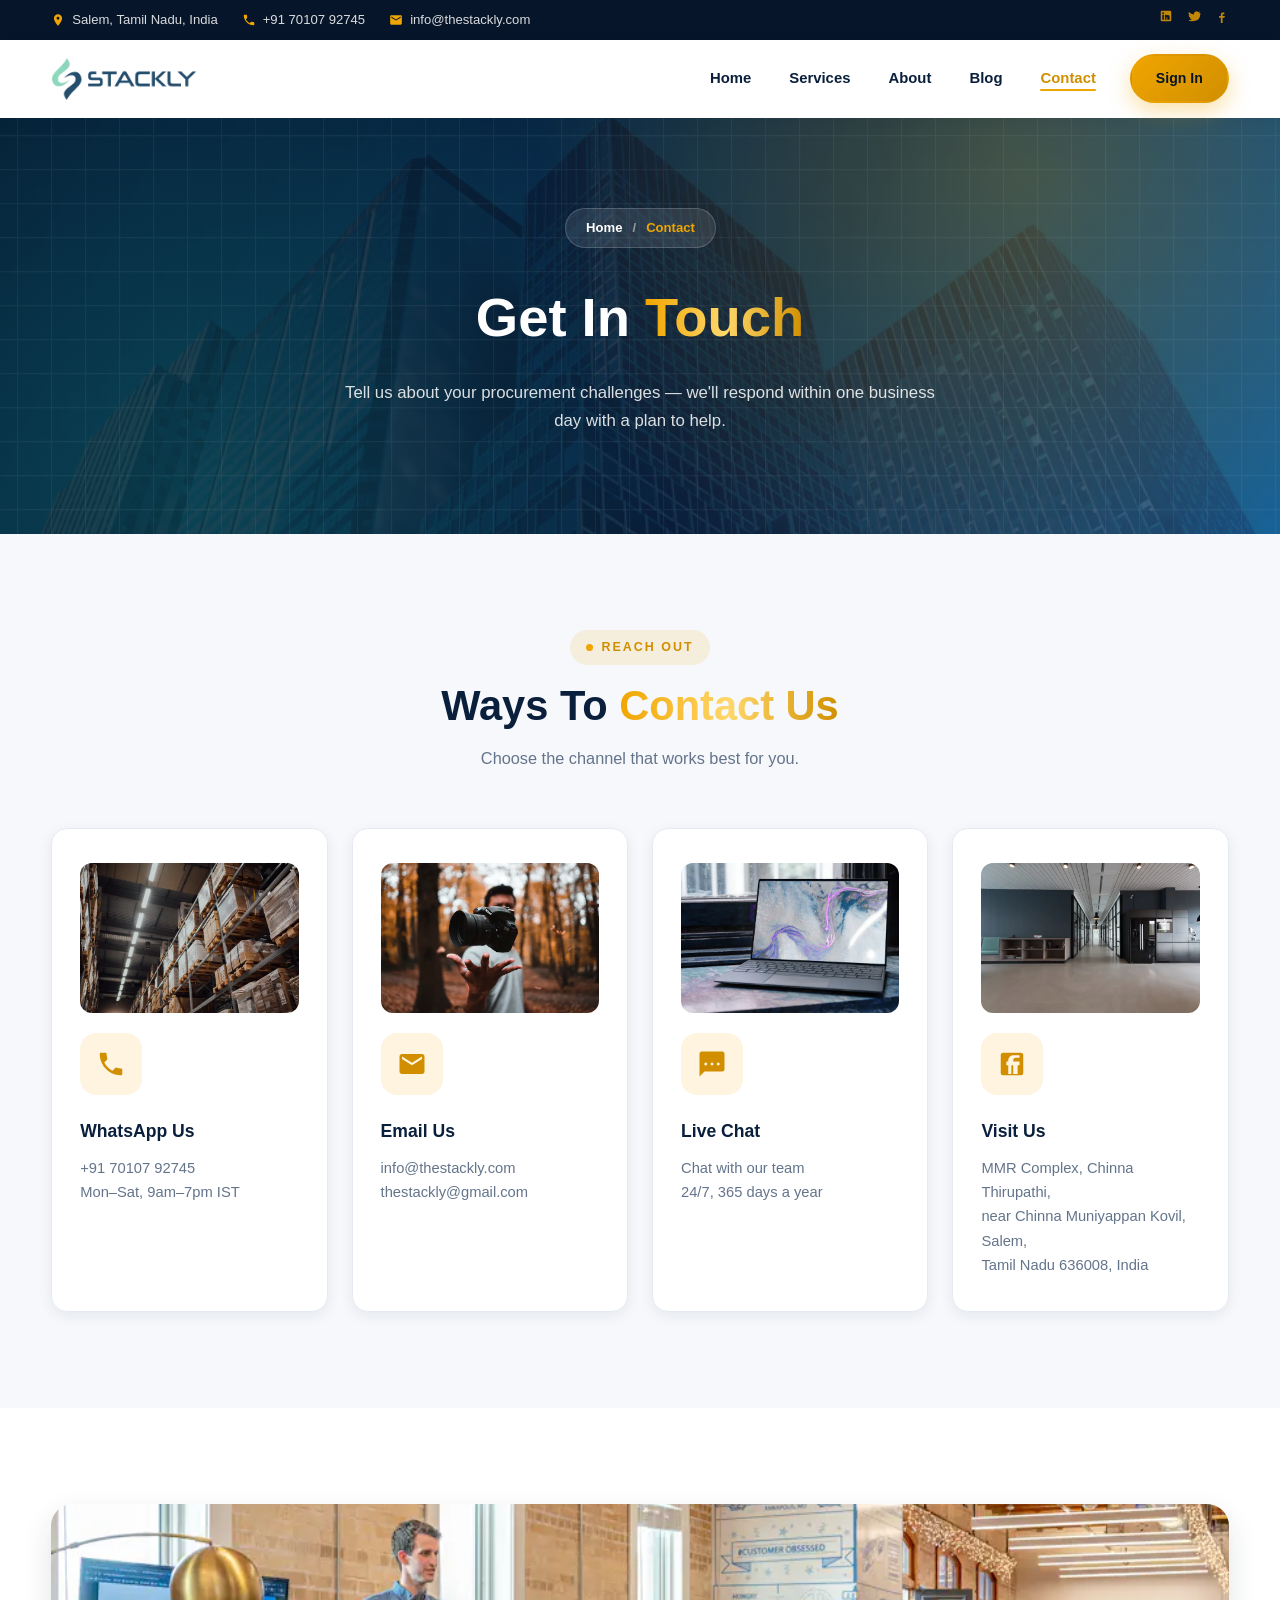
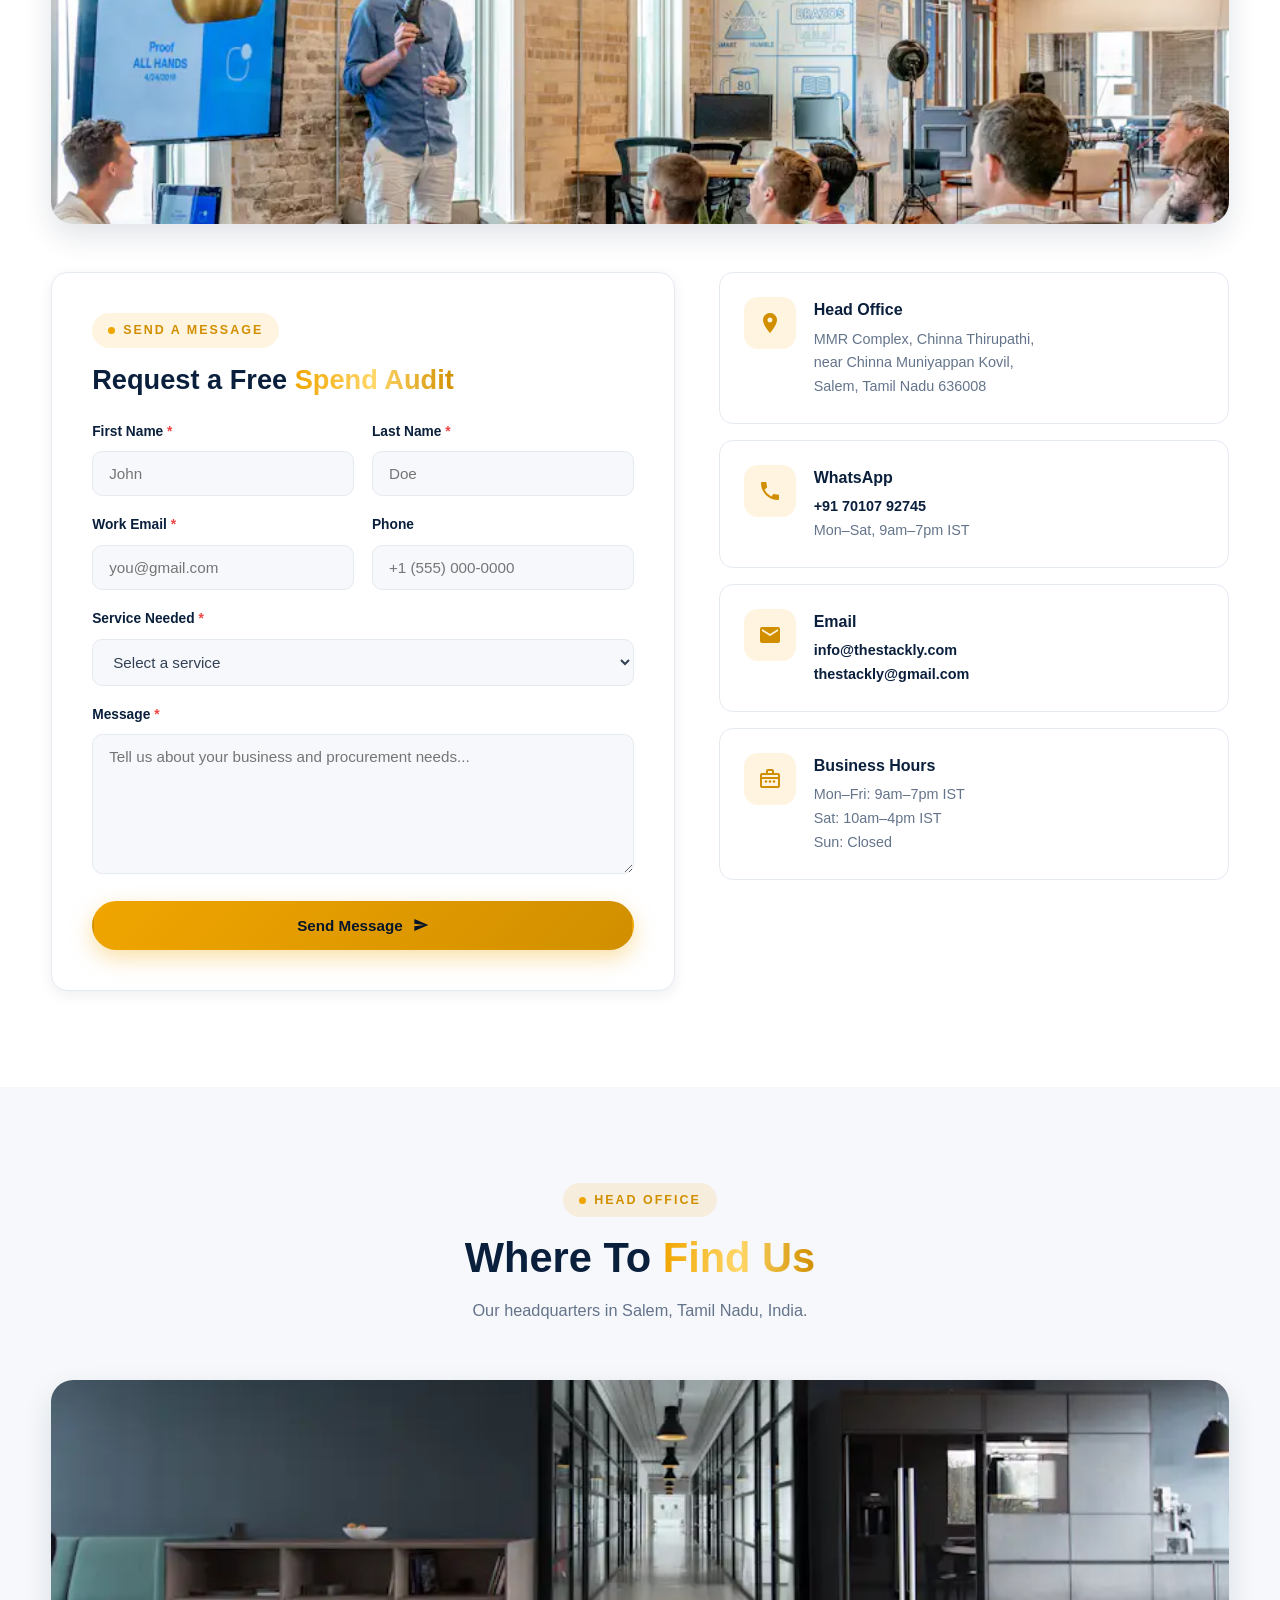
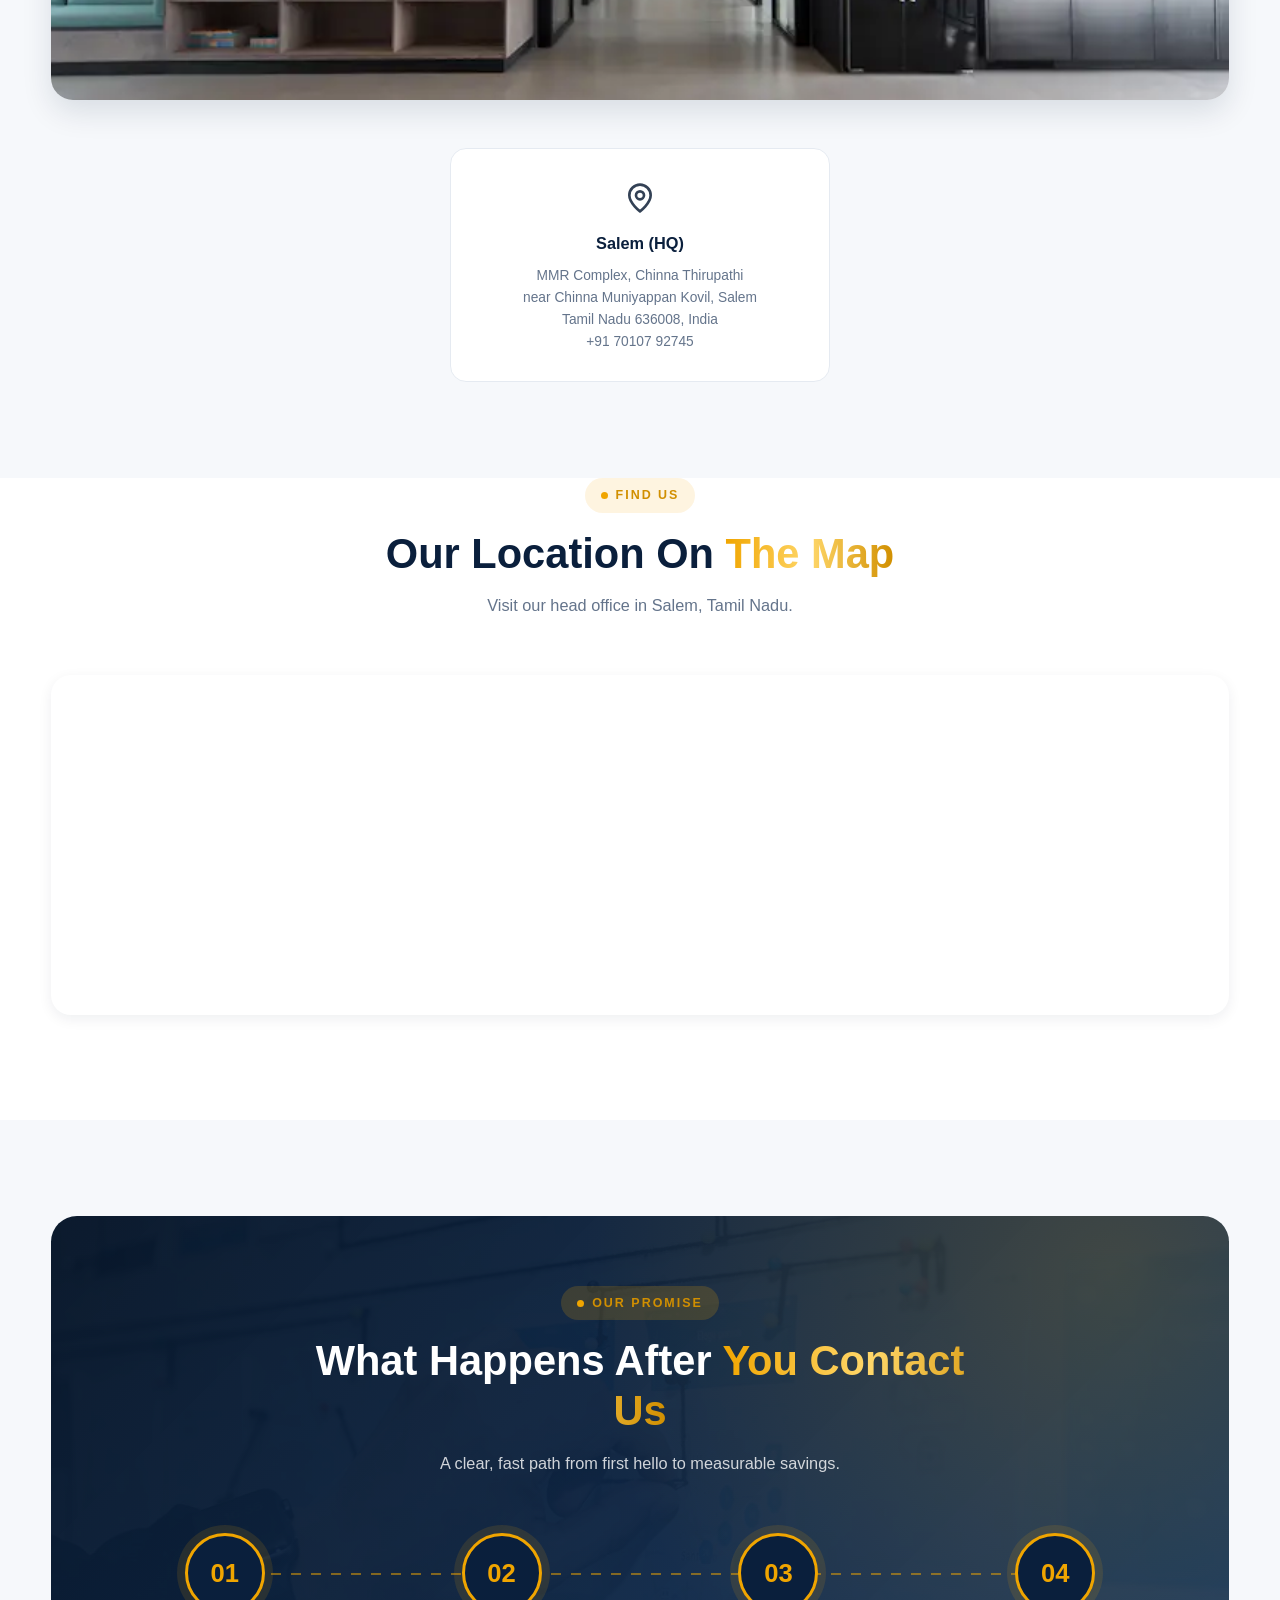
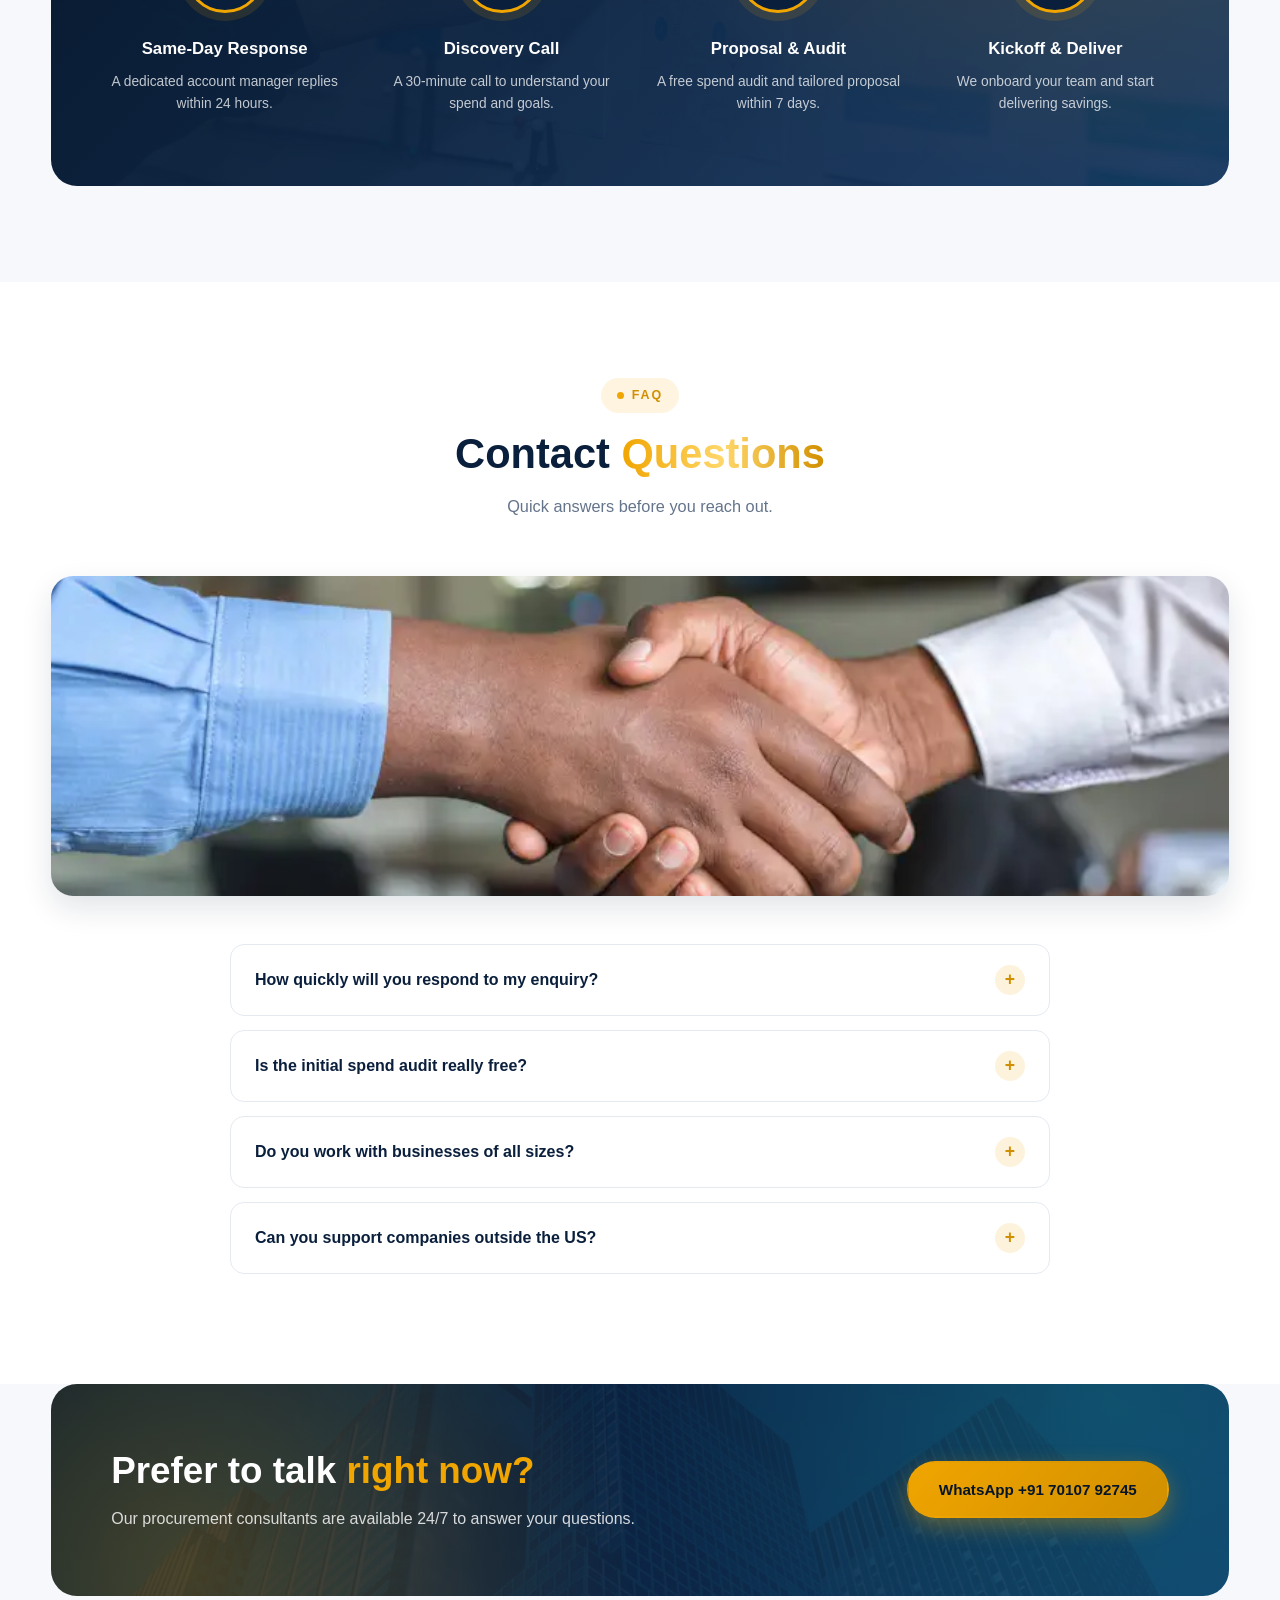
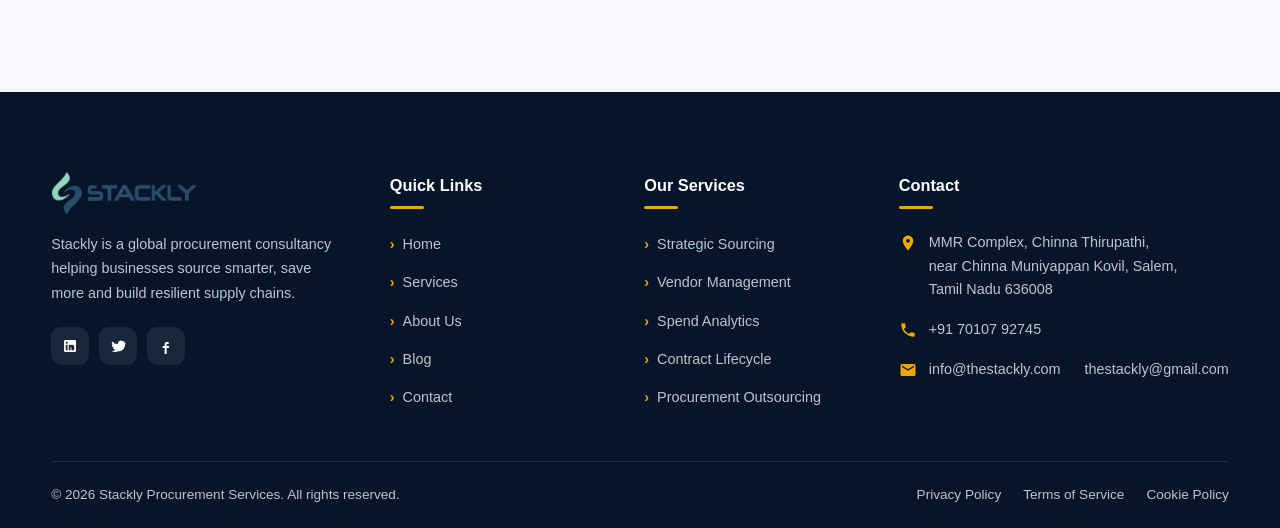
==== contact.html @ 4edb1f7b "Add files via upload" ====
<!DOCTYPE html>
<html lang="en">
<head>
  <meta charset="UTF-8">
  <meta name="viewport" content="width=device-width, initial-scale=1.0">
  <title>Contact Us | Stackly</title>
  <meta name="description" content="Get in touch with Stackly. Request a free spend audit, book a consultation or find our global offices.">
  <link rel="stylesheet" href="css/style.css">
</head>
<body>

  <!-- ===== Top bar ===== -->
  <div class="topbar">
    <div class="container">
      <div class="topbar-info">
        <span class="hide-sm">
          <svg viewBox="0 0 24 24"><path d="M12 2C8.13 2 5 5.13 5 9c0 5.25 7 13 7 13s7-7.75 7-13c0-3.87-3.13-7-7-7zm0 9.5A2.5 2.5 0 1 1 12 6.5a2.5 2.5 0 0 1 0 5z"/></svg>
          Salem, Tamil Nadu, India
        </span>
        <span>
          <svg viewBox="0 0 24 24"><path d="M6.62 10.79c1.44 2.83 3.76 5.14 6.59 6.59l2.2-2.2c.27-.27.67-.36 1.02-.24 1.12.37 2.33.57 3.57.57.55 0 1 .45 1 1V20c0 .55-.45 1-1 1-9.39 0-17-7.61-17-17 0-.55.45-1 1-1h3.5c.55 0 1 .45 1 1 0 1.25.2 2.45.57 3.57.11.35.03.74-.25 1.02l-2.2 2.2z"/></svg>
          <a href="404.html">+91 70107 92745</a>
        </span>
        <span>
          <svg viewBox="0 0 24 24"><path d="M20 4H4c-1.1 0-1.99.9-1.99 2L2 18c0 1.1.9 2 2 2h16c1.1 0 2-.9 2-2V6c0-1.1-.9-2-2-2zm0 4l-8 5-8-5V6l8 5 8-5v2z"/></svg>
          <a href="404.html">info@thestackly.com</a>
        </span>
      </div>
      <div class="topbar-social">
        <a href="404.html" aria-label="LinkedIn"><svg viewBox="0 0 24 24"><path d="M19 3a2 2 0 0 1 2 2v14a2 2 0 0 1-2 2H5a2 2 0 0 1-2-2V5a2 2 0 0 1 2-2h14zM8.34 18.34V10H5.67v8.34h2.67zM7 8.75a1.55 1.55 0 1 0 0-3.1 1.55 1.55 0 0 0 0 3.1zm11.34 9.59v-4.58c0-2.45-1.31-3.59-3.05-3.59-1.41 0-2.04.77-2.39 1.32V10H10.2v8.34h2.67v-4.13c0-.24.18-.52.64-.52.53 0 .72.39.72 1.03v3.62h2.67z"/></svg></a>
        <a href="404.html" aria-label="Twitter"><svg viewBox="0 0 24 24"><path d="M22.46 6c-.77.35-1.6.58-2.46.69.88-.53 1.56-1.37 1.88-2.38-.83.5-1.75.85-2.72 1.05a4.3 4.3 0 0 0-7.32 3.92A12.2 12.2 0 0 1 3.39 5.1a4.3 4.3 0 0 0 1.33 5.73c-.7-.02-1.36-.21-1.94-.53v.05a4.3 4.3 0 0 0 3.45 4.21c-.63.17-1.3.2-1.93.08a4.3 4.3 0 0 0 4.02 2.98 8.6 8.6 0 0 1-5.33 1.84c-.35 0-.69-.02-1.03-.06A12.14 12.14 0 0 0 12.6 20c6.4 0 9.9-5.3 9.9-9.9 0-.15 0-.3-.01-.45A7.1 7.1 0 0 0 24 7.53c-.66.29-1.37.49-2.1.58z"/></svg></a>
        <a href="404.html" aria-label="Facebook"><svg viewBox="0 0 24 24"><path d="M13 9h3V6h-3c-1.66 0-3 1.34-3 3v3H7v3h3v9h3v-9h3l1-3h-4V9.5c0-.28.22-.5.5-.5z"/></svg></a>
      </div>
    </div>
  </div>

  <!-- ===== Navbar ===== -->
  <nav class="navbar">
    <div class="container nav-inner">
      <a href="index.html" class="brand">
        <img src="assets/logo.webp" alt="Stackly Procurement Services">
      </a>
      <ul class="nav-menu" id="navMenu">
        <li><a href="index.html" class="nav-link">Home</a></li>
        <li><a href="services.html" class="nav-link">Services</a></li>
        <li><a href="about.html" class="nav-link">About</a></li>
        <li><a href="blog.html" class="nav-link">Blog</a></li>
        <li><a href="contact.html" class="nav-link active">Contact</a></li>
        <li class="nav-cta"><a href="signin.html" class="btn btn-gold">Sign In</a></li>
      </ul>
      <button class="nav-toggle" id="navToggle" aria-label="Toggle menu">
        <span></span><span></span><span></span>
      </button>
    </div>
  </nav>

  <!-- ===== 1. PAGE HERO ===== -->
  <section class="page-hero">
    <div class="container">
      <div class="breadcrumb">
        <a href="index.html">Home</a><span class="sep">/</span><span class="cur">Contact</span>
      </div>
      <h1>Get In <span class="accent">Touch</span></h1>
      <p>Tell us about your procurement challenges — we'll respond within one business day with a plan to help.</p>
    </div>
  </section>

  <!-- ===== 2. REACH OUT (INFO CARDS) ===== -->
  <section>
    <div class="container">
      <div class="section-header center reveal">
        <span class="section-tag">Reach Out</span>
        <h2 class="section-title">Ways To <span class="accent">Contact Us</span></h2>
        <p class="section-subtitle">Choose the channel that works best for you.</p>
      </div>
      <div class="feature-grid" data-stagger>
        <div class="feature-card reveal">
          <div class="feature-thumb"><img src="assets/svc-sourcing.webp" alt="Call our procurement consultants"></div>
          <span class="feature-icon"><svg viewBox="0 0 24 24"><path d="M6.62 10.79c1.44 2.83 3.76 5.14 6.59 6.59l2.2-2.2c.27-.27.67-.36 1.02-.24 1.12.37 2.33.57 3.57.57.55 0 1 .45 1 1V20c0 .55-.45 1-1 1-9.39 0-17-7.61-17-17 0-.55.45-1 1-1h3.5c.55 0 1 .45 1 1 0 1.25.2 2.45.57 3.57.11.35.03.74-.25 1.02l-2.2 2.2z"/></svg></span>
          <h3>WhatsApp Us</h3>
          <p><a href="404.html">+91 70107 92745</a><br>Mon–Sat, 9am–7pm IST</p>
        </div>
        <div class="feature-card reveal">
          <div class="feature-thumb"><img src="assets/svc-contract.webp" alt="Email our procurement team"></div>
          <span class="feature-icon"><svg viewBox="0 0 24 24"><path d="M20 4H4c-1.1 0-1.99.9-1.99 2L2 18c0 1.1.9 2 2 2h16c1.1 0 2-.9 2-2V6c0-1.1-.9-2-2-2zm0 4l-8 5-8-5V6l8 5 8-5v2z"/></svg></span>
          <h3>Email Us</h3>
          <p><a href="404.html">info@thestackly.com</a><br><a href="404.html">thestackly@gmail.com</a></p>
        </div>
        <div class="feature-card reveal">
          <div class="feature-thumb"><img src="assets/svc-category.webp" alt="Live chat support"></div>
          <span class="feature-icon"><svg viewBox="0 0 24 24"><path d="M20 2H4a2 2 0 0 0-2 2v18l4-4h14a2 2 0 0 0 2-2V4a2 2 0 0 0-2-2zM8 13H6v-2h2v2zm5 0h-2v-2h2v2zm5 0h-2v-2h2v2z"/></svg></span>
          <h3>Live Chat</h3>
          <p>Chat with our team<br>24/7, 365 days a year</p>
        </div>
        <div class="feature-card reveal">
          <div class="feature-thumb"><img src="assets/contact-banner.webp" alt="Visit our global offices"></div>
          <span class="feature-icon"><svg viewBox="0 0 24 24"><path d="M19 3H5a2 2 0 0 0-2 2v14a2 2 0 0 0 2 2h14a2 2 0 0 0 2-2V5a2 2 0 0 0-2-2zm-1 4h-3a2 2 0 0 0-2 2v1h5v3h-1.5v7H13v-7h-1.5v7H9v-7H7.5v-3H9V9a4 4 0 0 1 4-4h5v2z"/></svg></span>
          <h3>Visit Us</h3>
          <p>MMR Complex, Chinna Thirupathi,<br>near Chinna Muniyappan Kovil, Salem,<br>Tamil Nadu 636008, India</p>
        </div>
      </div>
    </div>
  </section>

  <!-- ===== 3. CONTACT FORM + INFO ===== -->
  <section class="section-alt">
    <div class="container">
      <div class="section-banner reveal-scale">
        <img src="assets/blog-featured.webp" alt="Talk to the Stackly procurement team">
      </div>
      <div class="contact-grid">
      <div class="form-card reveal-left">
        <span class="section-tag">Send a Message</span>
        <h2 class="section-title" style="font-size:1.7rem; margin-bottom:24px;">Request a Free <span class="accent">Spend Audit</span></h2>
        <form id="contactForm" novalidate>
          <div class="form-success" id="formSuccess"><svg viewBox="0 0 24 24" fill="none" stroke="currentColor" stroke-width="3" stroke-linecap="round" stroke-linejoin="round" aria-hidden="true"><path d="M20 6 9 17l-5-5"/></svg> Thank you! Your message has been sent. We'll reply within one business day.</div>
          <div class="form-row">
            <div class="form-group">
              <label for="firstName">First Name <span>*</span></label>
              <input type="text" id="firstName" placeholder="John" required>
              <div class="form-error">Please enter your first name.</div>
            </div>
            <div class="form-group">
              <label for="lastName">Last Name <span>*</span></label>
              <input type="text" id="lastName" placeholder="Doe" required>
              <div class="form-error">Please enter your last name.</div>
            </div>
          </div>
          <div class="form-row">
            <div class="form-group">
              <label for="email">Work Email <span>*</span></label>
              <input type="email" id="email" placeholder="you@gmail.com" required>
              <div class="form-error">Please use a Gmail address (must end with @gmail.com).</div>
            </div>
            <div class="form-group">
              <label for="phone">Phone</label>
              <input type="tel" id="phone" placeholder="+1 (555) 000-0000">
              <div class="form-error">Please enter a valid phone number.</div>
            </div>
          </div>
          <div class="form-group">
            <label for="subject">Service Needed <span>*</span></label>
            <select id="subject" required>
              <option value="" disabled selected>Select a service</option>
              <option>Strategic Sourcing</option>
              <option>Vendor Management</option>
              <option>Spend Analytics</option>
              <option>Contract Lifecycle</option>
              <option>Procurement Outsourcing</option>
              <option>Category Management</option>
              <option>Other</option>
            </select>
            <div class="form-error">Please choose a service.</div>
          </div>
          <div class="form-group">
            <label for="message">Message <span>*</span></label>
            <textarea id="message" placeholder="Tell us about your business and procurement needs..." required></textarea>
            <div class="form-error">Please enter a message (min 20 characters).</div>
          </div>
          <button type="submit" class="btn btn-gold" style="width:100%; justify-content:center;">Send Message
            <svg width="16" height="16" viewBox="0 0 24 24" fill="none"><path d="M2.01 21 23 12 2.01 3 2 10l15 2-15 2z" fill="currentColor"/></svg>
          </button>
        </form>
      </div>
      <div class="contact-info reveal-right">
        <div class="info-card">
          <span class="ic"><svg viewBox="0 0 24 24"><path d="M12 2C8.13 2 5 5.13 5 9c0 5.25 7 13 7 13s7-7.75 7-13c0-3.87-3.13-7-7-7zm0 9.5A2.5 2.5 0 1 1 12 6.5a2.5 2.5 0 0 1 0 5z"/></svg></span>
          <div>
            <h4>Head Office</h4>
            <p>MMR Complex, Chinna Thirupathi,<br>near Chinna Muniyappan Kovil,<br>Salem, Tamil Nadu 636008</p>
          </div>
        </div>
        <div class="info-card">
          <span class="ic"><svg viewBox="0 0 24 24"><path d="M6.62 10.79c1.44 2.83 3.76 5.14 6.59 6.59l2.2-2.2c.27-.27.67-.36 1.02-.24 1.12.37 2.33.57 3.57.57.55 0 1 .45 1 1V20c0 .55-.45 1-1 1-9.39 0-17-7.61-17-17 0-.55.45-1 1-1h3.5c.55 0 1 .45 1 1 0 1.25.2 2.45.57 3.57.11.35.03.74-.25 1.02l-2.2 2.2z"/></svg></span>
          <div>
            <h4>WhatsApp</h4>
            <p><a href="404.html">+91 70107 92745</a><br>Mon–Sat, 9am–7pm IST</p>
          </div>
        </div>
        <div class="info-card">
          <span class="ic"><svg viewBox="0 0 24 24"><path d="M20 4H4c-1.1 0-1.99.9-1.99 2L2 18c0 1.1.9 2 2 2h16c1.1 0 2-.9 2-2V6c0-1.1-.9-2-2-2zm0 4l-8 5-8-5V6l8 5 8-5v2z"/></svg></span>
          <div>
            <h4>Email</h4>
            <p><a href="404.html">info@thestackly.com</a><br><a href="404.html">thestackly@gmail.com</a></p>
          </div>
        </div>
        <div class="info-card">
          <span class="ic"><svg viewBox="0 0 24 24"><path d="M20 6h-4V4a2 2 0 0 0-2-2h-4a2 2 0 0 0-2 2v2H4a2 2 0 0 0-2 2v11a2 2 0 0 0 2 2h16a2 2 0 0 0 2-2V8a2 2 0 0 0-2-2zM10 4h4v2h-4V4zm10 15H4v-7h16v7zm0-9H4V8h16v2z"/><circle cx="8" cy="14.5" r="1.3"/><circle cx="12" cy="14.5" r="1.3"/><circle cx="16" cy="14.5" r="1.3"/></svg></span>
          <div>
            <h4>Business Hours</h4>
            <p>Mon–Fri: 9am–7pm IST<br>Sat: 10am–4pm IST<br>Sun: Closed</p>
          </div>
        </div>
      </div>
      </div>
    </div>
  </section>

  <!-- ===== 4. GLOBAL OFFICES ===== -->
  <section>
    <div class="container">
      <div class="section-header center reveal">
        <span class="section-tag">Head Office</span>
        <h2 class="section-title">Where To <span class="accent">Find Us</span></h2>
        <p class="section-subtitle">Our headquarters in Salem, Tamil Nadu, India.</p>
      </div>
      <div class="section-banner reveal-scale">
        <img src="assets/contact-banner.webp" alt="Stackly head office">
      </div>
      <div class="branches-grid single" data-stagger>
        <div class="branch-card reveal">
          <span class="em"><svg viewBox="0 0 24 24" fill="none" stroke="currentColor" stroke-width="2" stroke-linecap="round" stroke-linejoin="round" aria-hidden="true"><path d="M20 10c0 6-8 12-8 12s-8-6-8-12a8 8 0 0 1 16 0z"/><circle cx="12" cy="10" r="3"/></svg></span>
          <h4>Salem (HQ)</h4>
          <p>MMR Complex, Chinna Thirupathi<br>near Chinna Muniyappan Kovil, Salem<br>Tamil Nadu 636008, India<br><a href="404.html">+91 70107 92745</a></p>
        </div>
      </div>
    </div>
  </section>

  <!-- ===== 5. MAP ===== -->
  <section class="section-alt" style="padding-top:0;">
    <div class="container">
      <div class="section-header center reveal">
        <span class="section-tag">Find Us</span>
        <h2 class="section-title">Our Location On <span class="accent">The Map</span></h2>
        <p class="section-subtitle">Visit our head office in Salem, Tamil Nadu.</p>
      </div>
      <div class="reveal-scale">
        <iframe class="map-frame" src="https://www.openstreetmap.org/export/embed.html?bbox=78.1240%2C11.6520%2C78.1640%2C11.6920&amp;layer=mapnik&amp;marker=11.6720%2C78.1440" title="Stackly Head Office Map" loading="lazy"></iframe>
      </div>
    </div>
  </section>

  <!-- ===== 6. RESPONSE PROMISE ===== -->
  <section>
    <div class="container">
      <div class="process-wrap">
        <div class="section-header center reveal">
          <span class="section-tag">Our Promise</span>
          <h2 class="section-title">What Happens After <span class="accent" style="color:var(--gold);">You Contact Us</span></h2>
          <p class="section-subtitle">A clear, fast path from first hello to measurable savings.</p>
        </div>
        <div class="process-grid">
          <div class="process-step reveal">
            <div class="process-num">01</div>
            <h4>Same-Day Response</h4>
            <p>A dedicated account manager replies within 24 hours.</p>
          </div>
          <div class="process-step reveal">
            <div class="process-num">02</div>
            <h4>Discovery Call</h4>
            <p>A 30-minute call to understand your spend and goals.</p>
          </div>
          <div class="process-step reveal">
            <div class="process-num">03</div>
            <h4>Proposal &amp; Audit</h4>
            <p>A free spend audit and tailored proposal within 7 days.</p>
          </div>
          <div class="process-step reveal">
            <div class="process-num">04</div>
            <h4>Kickoff &amp; Deliver</h4>
            <p>We onboard your team and start delivering savings.</p>
          </div>
        </div>
      </div>
    </div>
  </section>

  <!-- ===== 7. FAQ ===== -->
  <section class="section-alt">
    <div class="container">
      <div class="section-header center reveal">
        <span class="section-tag">FAQ</span>
        <h2 class="section-title">Contact <span class="accent">Questions</span></h2>
        <p class="section-subtitle">Quick answers before you reach out.</p>
      </div>
      <div class="section-banner reveal-scale">
        <img src="assets/svc-vendor.webp" alt="Your procurement questions answered">
      </div>
      <div class="faq-wrap reveal">
        <div class="faq-item">
          <button class="faq-q">How quickly will you respond to my enquiry?<span class="faq-icon">+</span></button>
          <div class="faq-a"><p>We respond to all enquiries within one business day. For urgent procurement issues, call our hotline for immediate assistance.</p></div>
        </div>
        <div class="faq-item">
          <button class="faq-q">Is the initial spend audit really free?<span class="faq-icon">+</span></button>
          <div class="faq-a"><p>Yes. The complimentary audit gives you a clear picture of your savings potential with no obligation to engage us.</p></div>
        </div>
        <div class="faq-item">
          <button class="faq-q">Do you work with businesses of all sizes?<span class="faq-icon">+</span></button>
          <div class="faq-a"><p>Absolutely. From startups to Fortune 500 enterprises, we scale our engagement model to your spend and team size.</p></div>
        </div>
        <div class="faq-item">
          <button class="faq-q">Can you support companies outside the US?<span class="faq-icon">+</span></button>
          <div class="faq-a"><p>Yes — we serve clients in 60+ countries from our head office in Salem, Tamil Nadu, with delivery teams across India.</p></div>
        </div>
      </div>
    </div>
  </section>

  <!-- ===== 8. CTA ===== -->
  <section style="padding-top:0;">
    <div class="container">
      <div class="cta-banner reveal-scale">
        <div>
          <h2>Prefer to talk <span class="accent">right now?</span></h2>
          <p>Our procurement consultants are available 24/7 to answer your questions.</p>
        </div>
        <a href="404.html" class="btn btn-gold">WhatsApp +91 70107 92745
        </a>
      </div>
    </div>
  </section>

  <!-- ===== FOOTER ===== -->
  <footer class="footer">
    <div class="container">
      <div class="footer-grid">
        <div class="footer-brand">
          <a href="index.html" class="brand">
            <img src="assets/logo.webp" alt="Stackly Procurement Services">
          </a>
          <p class="footer-about">Stackly is a global procurement consultancy helping businesses source smarter, save more and build resilient supply chains.</p>
          <div class="footer-social">
            <a href="404.html" aria-label="LinkedIn"><svg viewBox="0 0 24 24"><path d="M19 3a2 2 0 0 1 2 2v14a2 2 0 0 1-2 2H5a2 2 0 0 1-2-2V5a2 2 0 0 1 2-2h14zM8.34 18.34V10H5.67v8.34h2.67zM7 8.75a1.55 1.55 0 1 0 0-3.1 1.55 1.55 0 0 0 0 3.1zm11.34 9.59v-4.58c0-2.45-1.31-3.59-3.05-3.59-1.41 0-2.04.77-2.39 1.32V10H10.2v8.34h2.67v-4.13c0-.24.18-.52.64-.52.53 0 .72.39.72 1.03v3.62h2.67z"/></svg></a>
            <a href="404.html" aria-label="Twitter"><svg viewBox="0 0 24 24"><path d="M22.46 6c-.77.35-1.6.58-2.46.69.88-.53 1.56-1.37 1.88-2.38-.83.5-1.75.85-2.72 1.05a4.3 4.3 0 0 0-7.32 3.92A12.2 12.2 0 0 1 3.39 5.1a4.3 4.3 0 0 0 1.33 5.73c-.7-.02-1.36-.21-1.94-.53v.05a4.3 4.3 0 0 0 3.45 4.21c-.63.17-1.3.2-1.93.08a4.3 4.3 0 0 0 4.02 2.98 8.6 8.6 0 0 1-5.33 1.84c-.35 0-.69-.02-1.03-.06A12.14 12.14 0 0 0 12.6 20c6.4 0 9.9-5.3 9.9-9.9 0-.15 0-.3-.01-.45A7.1 7.1 0 0 0 24 7.53c-.66.29-1.37.49-2.1.58z"/></svg></a>
            <a href="404.html" aria-label="Facebook"><svg viewBox="0 0 24 24"><path d="M13 9h3V6h-3c-1.66 0-3 1.34-3 3v3H7v3h3v9h3v-9h3l1-3h-4V9.5c0-.28.22-.5.5-.5z"/></svg></a>
          </div>
        </div>
        <div class="footer-col">
          <h4>Quick Links</h4>
          <ul class="footer-links">
            <li><a href="index.html">Home</a></li>
            <li><a href="services.html">Services</a></li>
            <li><a href="about.html">About Us</a></li>
            <li><a href="blog.html">Blog</a></li>
            <li><a href="contact.html">Contact</a></li>
          </ul>
        </div>
        <div class="footer-col">
          <h4>Our Services</h4>
          <ul class="footer-links">
            <li><a href="404.html">Strategic Sourcing</a></li>
            <li><a href="404.html">Vendor Management</a></li>
            <li><a href="404.html">Spend Analytics</a></li>
            <li><a href="404.html">Contract Lifecycle</a></li>
            <li><a href="404.html">Procurement Outsourcing</a></li>
          </ul>
        </div>
        <div class="footer-col">
          <h4>Contact</h4>
          <ul class="footer-contact">
            <li><svg viewBox="0 0 24 24"><path d="M12 2C8.13 2 5 5.13 5 9c0 5.25 7 13 7 13s7-7.75 7-13c0-3.87-3.13-7-7-7zm0 9.5A2.5 2.5 0 1 1 12 6.5a2.5 2.5 0 0 1 0 5z"/></svg> MMR Complex, Chinna Thirupathi,<br>near Chinna Muniyappan Kovil, Salem,<br>Tamil Nadu 636008</li>
            <li><svg viewBox="0 0 24 24"><path d="M6.62 10.79c1.44 2.83 3.76 5.14 6.59 6.59l2.2-2.2c.27-.27.67-.36 1.02-.24 1.12.37 2.33.57 3.57.57.55 0 1 .45 1 1V20c0 .55-.45 1-1 1-9.39 0-17-7.61-17-17 0-.55.45-1 1-1h3.5c.55 0 1 .45 1 1 0 1.25.2 2.45.57 3.57.11.35.03.74-.25 1.02l-2.2 2.2z"/></svg> <a href="404.html">+91 70107 92745</a></li>
            <li><svg viewBox="0 0 24 24"><path d="M20 4H4c-1.1 0-1.99.9-1.99 2L2 18c0 1.1.9 2 2 2h16c1.1 0 2-.9 2-2V6c0-1.1-.9-2-2-2zm0 4l-8 5-8-5V6l8 5 8-5v2z"/></svg> <a href="404.html">info@thestackly.com</a><br><a href="404.html">thestackly@gmail.com</a></li>
          </ul>
        </div>
      </div>
      <div class="footer-bottom">
        <span>&copy; 2026 Stackly Procurement Services. All rights reserved.</span>
        <div class="links">
          <a href="404.html">Privacy Policy</a>
          <a href="404.html">Terms of Service</a>
          <a href="404.html">Cookie Policy</a>
        </div>
      </div>
    </div>
  </footer>

  <button class="back-top" id="backTop" aria-label="Back to top">
    <svg viewBox="0 0 24 24" fill="none"><path d="M12 19V5m0 0-6 6m6-6 6 6" stroke="currentColor" stroke-width="2.4" stroke-linecap="round" stroke-linejoin="round"/></svg>
  </button>

  <script src="js/script.js"></script>
</body>
</html>
---- css/style.css ----
/* ==========================================================================
   Procurement Services - Main Stylesheet
   Theme: Corporate navy + gold
   ========================================================================== */

:root {
  --navy: #0a1f3c;
  --navy-dark: #061529;
  --navy-light: #12345f;
  --gold: #f0a500;
  --gold-dark: #d18f00;
  --teal: #14b8a6;
  --text: #334155;
  --text-light: #64748b;
  --bg: #f6f8fb;
  --white: #ffffff;
  --border: #e5eaf1;
  --shadow-sm: 0 4px 14px rgba(10, 31, 60, 0.07);
  --shadow-md: 0 12px 30px rgba(10, 31, 60, 0.12);
  --shadow-lg: 0 22px 55px rgba(10, 31, 60, 0.18);
  --radius: 16px;
  --radius-sm: 10px;
  --transition: 0.35s cubic-bezier(0.25, 0.8, 0.25, 1);
  --font: "Segoe UI", "Helvetica Neue", Arial, sans-serif;
}

* {
  margin: 0;
  padding: 0;
  box-sizing: border-box;
}

html {
  scroll-behavior: smooth;
}

body {
  font-family: var(--font);
  color: var(--text);
  background: var(--bg);
  line-height: 1.65;
  overflow-x: hidden;
}

img {
  max-width: 100%;
  display: block;
}

a {
  text-decoration: none;
  color: inherit;
}

ul {
  list-style: none;
}

.container {
  width: min(1200px, 92%);
  margin-inline: auto;
}

section {
  padding: 96px 0;
  position: relative;
}

.section-alt {
  background: var(--white);
}

/* --- Buttons ----------------------------------------------------------- */
.btn {
  display: inline-flex;
  align-items: center;
  gap: 10px;
  padding: 14px 30px;
  border-radius: 999px;
  font-weight: 600;
  font-size: 0.95rem;
  border: 2px solid transparent;
  cursor: pointer;
  transition: var(--transition);
}

.btn-gold {
  background: linear-gradient(135deg, var(--gold), var(--gold-dark));
  color: var(--navy-dark);
  box-shadow: 0 8px 22px rgba(240, 165, 0, 0.35);
}

.btn-gold:hover {
  transform: translateY(-3px);
  box-shadow: 0 14px 30px rgba(240, 165, 0, 0.45);
}

.btn-outline {
  background: transparent;
  color: var(--white);
  border-color: rgba(255, 255, 255, 0.45);
}

.btn-outline:hover {
  background: var(--white);
  color: var(--navy);
  transform: translateY(-3px);
}

.btn-navy {
  background: var(--navy);
  color: var(--white);
}

.btn-navy:hover {
  background: var(--navy-light);
  transform: translateY(-3px);
  box-shadow: var(--shadow-md);
}

/* --- Section headers --------------------------------------------------- */
.section-tag {
  display: inline-flex;
  align-items: center;
  gap: 8px;
  background: rgba(240, 165, 0, 0.12);
  color: var(--gold-dark);
  font-size: 0.78rem;
  font-weight: 700;
  letter-spacing: 2px;
  text-transform: uppercase;
  padding: 7px 16px;
  border-radius: 999px;
  margin-bottom: 16px;
}

.section-tag::before {
  content: "";
  width: 7px;
  height: 7px;
  border-radius: 50%;
  background: var(--gold);
}

.section-header {
  max-width: 680px;
  margin-bottom: 56px;
}

.section-header.center {
  margin-inline: auto;
  text-align: center;
}

.section-title {
  font-size: clamp(1.8rem, 3.5vw, 2.6rem);
  color: var(--navy);
  line-height: 1.2;
  font-weight: 800;
}

.section-title .accent {
  color: var(--gold-dark);
}

.section-subtitle {
  color: var(--text-light);
  margin-top: 14px;
  font-size: 1.02rem;
}

/* --- Header / Navbar ---------------------------------------------------- */
.topbar {
  background: var(--navy-dark);
  color: rgba(255, 255, 255, 0.85);
  font-size: 0.82rem;
  padding: 9px 0;
}

.topbar-info a {
  color: inherit;
  text-decoration: none;
  transition: color 0.25s ease;
}

.topbar-info a:hover {
  color: #ffffff;
  text-decoration: underline;
}

.topbar .container {
  display: flex;
  justify-content: space-between;
  gap: 16px;
  flex-wrap: wrap;
}

.topbar-info {
  display: flex;
  gap: 24px;
  align-items: center;
}

.topbar-info span {
  display: inline-flex;
  align-items: center;
  gap: 7px;
}

.topbar-info svg {
  width: 14px;
  height: 14px;
  fill: var(--gold);
}

.topbar-social {
  display: flex;
  gap: 14px;
}

.topbar-social a {
  opacity: 0.8;
  transition: var(--transition);
  display: inline-flex;
}

.topbar-social a:hover {
  opacity: 1;
  transform: translateY(-2px);
}

.topbar-social svg {
  width: 14px;
  height: 14px;
  fill: var(--gold);
}

.navbar {
  position: sticky;
  top: 0;
  z-index: 1000;
  background: var(--white);
  box-shadow: var(--shadow-sm);
  transition: var(--transition);
}

.navbar.scrolled {
  box-shadow: var(--shadow-md);
}

.nav-inner {
  display: flex;
  align-items: center;
  justify-content: space-between;
  height: 78px;
}

.brand {
  display: flex;
  align-items: center;
  gap: 12px;
}

.brand img {
  height: 42px;
  width: auto;
  display: block;
  object-fit: contain;
}

.brand-logo {
  width: 46px;
  height: 46px;
  border-radius: 12px;
  background: linear-gradient(135deg, var(--navy), var(--navy-light));
  display: grid;
  place-items: center;
  box-shadow: var(--shadow-sm);
}

.brand-logo svg {
  width: 24px;
  height: 24px;
  fill: var(--gold);
}

.brand-text {
  display: flex;
  flex-direction: column;
  line-height: 1.1;
}

.brand-name {
  font-size: 1.18rem;
  font-weight: 800;
  color: var(--navy);
}

.brand-name span {
  color: var(--gold-dark);
}

.brand-tag {
  font-size: 0.68rem;
  letter-spacing: 2.5px;
  color: var(--text-light);
  text-transform: uppercase;
}

.nav-menu {
  display: flex;
  align-items: center;
  gap: 6px;
}

.nav-link {
  padding: 9px 16px;
  font-weight: 600;
  font-size: 0.93rem;
  color: var(--navy);
  border-radius: 8px;
  position: relative;
  transition: var(--transition);
}

.nav-link:hover {
  color: var(--gold-dark);
}

.nav-link.active {
  color: var(--gold-dark);
}

.nav-link.active::after {
  content: "";
  position: absolute;
  left: 16px;
  right: 16px;
  bottom: 4px;
  height: 2px;
  border-radius: 2px;
  background: var(--gold);
}

.nav-cta {
  margin-left: 12px;
}

.nav-cta .btn {
  padding: 11px 24px;
  font-size: 0.88rem;
}

.nav-toggle {
  display: none;
  background: none;
  border: none;
  cursor: pointer;
  width: 44px;
  height: 44px;
  flex-direction: column;
  align-items: center;
  justify-content: center;
  gap: 5px;
}

.nav-toggle span {
  width: 26px;
  height: 2.5px;
  border-radius: 3px;
  background: var(--navy);
  transition: var(--transition);
}

.nav-toggle.open span:nth-child(1) {
  transform: translateY(7.5px) rotate(45deg);
}

.nav-toggle.open span:nth-child(2) {
  opacity: 0;
}

.nav-toggle.open span:nth-child(3) {
  transform: translateY(-7.5px) rotate(-45deg);
}

/* --- Hero (home) --------------------------------------------------------- */
.hero {
  position: relative;
  background:
    linear-gradient(115deg, rgba(6, 21, 41, 0.94) 0%, rgba(10, 31, 60, 0.88) 55%, rgba(20, 80, 138, 0.82) 100%),
    url("../assets/hero.webp") center/cover no-repeat;
  color: var(--white);
  padding: 0;
  overflow: hidden;
}

.hero::before {
  content: "";
  position: absolute;
  inset: 0;
  background:
    radial-gradient(circle at 85% 20%, rgba(240, 165, 0, 0.22), transparent 40%),
    radial-gradient(circle at 10% 90%, rgba(20, 184, 166, 0.18), transparent 40%);
}

.hero::after {
  content: "";
  position: absolute;
  inset: 0;
  opacity: 0.05;
  background-image: url("data:image/svg+xml,%3Csvg width='60' height='60' xmlns='http://www.w3.org/2000/svg'%3E%3Cpath d='M30 0h2v60h-2zM0 30h60v2H0z' fill='%23ffffff'/%3E%3C/svg%3E");
  background-size: 34px;
}

.hero-grid {
  position: relative;
  z-index: 2;
  display: grid;
  grid-template-columns: 1.05fr 0.95fr;
  gap: 56px;
  align-items: center;
  padding: 120px 0 130px;
}

.hero-badge {
  display: inline-flex;
  align-items: center;
  gap: 9px;
  background: rgba(255, 255, 255, 0.1);
  border: 1px solid rgba(255, 255, 255, 0.2);
  backdrop-filter: blur(6px);
  padding: 8px 18px;
  border-radius: 999px;
  font-size: 0.82rem;
  font-weight: 600;
  letter-spacing: 1px;
  text-transform: uppercase;
  margin-bottom: 24px;
}

.hero-badge .dot {
  width: 8px;
  height: 8px;
  border-radius: 50%;
  background: var(--gold);
  animation: pulse 2s infinite;
}

@keyframes pulse {
  0%, 100% { box-shadow: 0 0 0 0 rgba(240, 165, 0, 0.6); }
  50% { box-shadow: 0 0 0 8px rgba(240, 165, 0, 0); }
}

.hero-title {
  font-size: clamp(2.3rem, 5vw, 3.7rem);
  line-height: 1.12;
  font-weight: 800;
  margin-bottom: 22px;
}

.hero-title .accent {
  color: var(--gold);
}

.hero-subtitle {
  font-size: 1.08rem;
  color: rgba(255, 255, 255, 0.85);
  max-width: 540px;
  margin-bottom: 34px;
}

.hero-actions {
  display: flex;
  gap: 16px;
  flex-wrap: wrap;
  margin-bottom: 44px;
}

.hero-trust {
  display: flex;
  align-items: center;
  gap: 28px;
  flex-wrap: wrap;
}

.trust-item {
  display: flex;
  align-items: center;
  gap: 12px;
}

.trust-item .num {
  font-size: 1.6rem;
  font-weight: 800;
  color: var(--gold);
}

.trust-item .label {
  font-size: 0.82rem;
  color: rgba(255, 255, 255, 0.8);
  line-height: 1.25;
}

.hero-visual {
  position: relative;
}

.hero-card {
  background: rgba(255, 255, 255, 0.06);
  border: 1px solid rgba(255, 255, 255, 0.18);
  backdrop-filter: blur(10px);
  border-radius: 22px;
  padding: 30px;
  box-shadow: var(--shadow-lg);
}

.hero-card-head {
  display: flex;
  align-items: center;
  justify-content: space-between;
  margin-bottom: 22px;
}

.hero-card-head h4 {
  font-size: 1rem;
  font-weight: 700;
}

.hero-card-head .live {
  display: inline-flex;
  align-items: center;
  gap: 6px;
  font-size: 0.72rem;
  color: #4ade80;
}

.hero-card-head .live .dot {
  width: 7px;
  height: 7px;
  border-radius: 50%;
  background: #4ade80;
  animation: pulse-green 1.6s infinite;
}

@keyframes pulse-green {
  0%, 100% { opacity: 1; }
  50% { opacity: 0.3; }
}

.hero-stat-grid {
  display: grid;
  grid-template-columns: repeat(3, 1fr);
  gap: 14px;
  margin-bottom: 22px;
}

.hero-stat {
  background: rgba(255, 255, 255, 0.07);
  border-radius: 12px;
  padding: 16px 12px;
  text-align: center;
}

.hero-stat .val {
  font-size: 1.35rem;
  font-weight: 800;
  color: var(--gold);
}

.hero-stat .lbl {
  font-size: 0.72rem;
  color: rgba(255, 255, 255, 0.75);
}

.hero-bar {
  display: grid;
  gap: 12px;
}

.hero-bar .row {
  display: flex;
  justify-content: space-between;
  font-size: 0.8rem;
  color: rgba(255, 255, 255, 0.85);
  margin-bottom: 5px;
}

.hero-bar .track {
  height: 7px;
  border-radius: 8px;
  background: rgba(255, 255, 255, 0.15);
  overflow: hidden;
}

.hero-bar .fill {
  height: 100%;
  border-radius: 8px;
  background: linear-gradient(90deg, var(--gold), var(--gold-dark));
}

.float-card {
  position: absolute;
  background: var(--white);
  color: var(--text);
  border-radius: 14px;
  box-shadow: var(--shadow-lg);
  padding: 16px 20px;
  display: flex;
  align-items: center;
  gap: 14px;
  animation: float 5s ease-in-out infinite;
}

.float-card .ic {
  width: 44px;
  height: 44px;
  border-radius: 12px;
  display: grid;
  place-items: center;
  flex-shrink: 0;
}

.float-card .ic svg {
  width: 22px;
  height: 22px;
}

.float-card .ft {
  font-size: 0.82rem;
  color: var(--text-light);
}

.float-card .fv {
  font-size: 1.05rem;
  font-weight: 800;
  color: var(--navy);
}

.fc-1 {
  top: -26px;
  right: -18px;
  animation-delay: 0s;
}

.fc-1 .ic { background: rgba(240, 165, 0, 0.15); }
.fc-1 .ic svg { fill: var(--gold-dark); }

.fc-2 {
  bottom: -30px;
  left: -24px;
  animation-delay: 1.6s;
}

.fc-2 .ic { background: rgba(20, 184, 166, 0.15); }
.fc-2 .ic svg { fill: var(--teal); }

@keyframes float {
  0%, 100% { transform: translateY(0); }
  50% { transform: translateY(-14px); }
}

/* --- Marquee strip ------------------------------------------------------- */
.marquee {
  background: var(--gold);
  padding: 16px 0;
  overflow: hidden;
  position: relative;
}

.marquee-track {
  display: flex;
  gap: 56px;
  white-space: nowrap;
  width: max-content;
  animation: marquee 30s linear infinite;
}

.marquee-track span {
  font-weight: 700;
  color: var(--navy-dark);
  font-size: 0.92rem;
  letter-spacing: 1px;
  text-transform: uppercase;
  display: inline-flex;
  align-items: center;
  gap: 56px;
}

.marquee-track span::after {
  content: "\2605";
  color: var(--navy-dark);
  font-size: 0.8rem;
}

.marquee-track img {
  width: 34px;
  height: 34px;
  border-radius: 9px;
  object-fit: cover;
  box-shadow: 0 3px 8px rgba(6, 21, 41, 0.25);
  flex-shrink: 0;
}

@keyframes marquee {
  from { transform: translateX(0); }
  to { transform: translateX(-50%); }
}

/* --- Stats band ---------------------------------------------------------- */
.stats-band {
  background:
    linear-gradient(rgba(6, 21, 41, 0.93), rgba(10, 31, 60, 0.9)),
    url("../assets/stats-bg.webp") center/cover no-repeat;
  color: var(--white);
  padding: 70px 0;
}

.stats-grid {
  display: grid;
  grid-template-columns: repeat(4, 1fr);
  gap: 32px;
  text-align: center;
}

.stat-item .counter {
  font-size: 2.7rem;
  font-weight: 800;
  color: var(--gold);
  line-height: 1;
}

.stat-item .counter span {
  font-size: 1.8rem;
}

.stat-item p {
  margin-top: 10px;
  color: rgba(255, 255, 255, 0.8);
  font-size: 0.92rem;
}

/* --- Feature cards ------------------------------------------------------- */
.feature-grid {
  display: grid;
  grid-template-columns: repeat(4, 1fr);
  gap: 24px;
}

.feature-card {
  background: var(--white);
  border: 1px solid var(--border);
  border-radius: var(--radius);
  padding: 34px 28px;
  position: relative;
  overflow: hidden;
  transition: var(--transition);
  box-shadow: var(--shadow-sm);
}

.feature-card::before {
  content: "";
  position: absolute;
  top: 0;
  left: 0;
  right: 0;
  height: 4px;
  background: linear-gradient(90deg, var(--gold), var(--gold-dark));
  transform: scaleX(0);
  transform-origin: left;
  transition: var(--transition);
}

.feature-card:hover {
  transform: translateY(-8px);
  box-shadow: var(--shadow-md);
  border-color: transparent;
}

.feature-card:hover::before {
  transform: scaleX(1);
}

.feature-icon {
  width: 62px;
  height: 62px;
  border-radius: 16px;
  display: grid;
  place-items: center;
  margin-bottom: 22px;
  background: rgba(240, 165, 0, 0.12);
}

.feature-icon svg {
  width: 30px;
  height: 30px;
  fill: var(--gold-dark);
}

.feature-card h3 {
  font-size: 1.1rem;
  color: var(--navy);
  margin-bottom: 10px;
  font-weight: 700;
}

.feature-card p {
  font-size: 0.92rem;
  color: var(--text-light);
}

/* --- About preview ------------------------------------------------------- */
.split-grid {
  display: grid;
  grid-template-columns: 1fr 1fr;
  gap: 60px;
  align-items: center;
}

.split-media {
  position: relative;
}

.media-frame {
  border-radius: 24px;
  overflow: hidden;
  box-shadow: var(--shadow-md);
  position: relative;
  background: linear-gradient(135deg, var(--navy), var(--navy-light));
  height: 460px;
  display: grid;
  place-items: center;
}

.media-frame svg.art {
  width: 320px;
  height: 320px;
}

.exp-badge {
  position: absolute;
  bottom: -26px;
  right: 24px;
  background: var(--white);
  border-radius: 16px;
  box-shadow: var(--shadow-lg);
  padding: 20px 26px;
  display: flex;
  align-items: center;
  gap: 16px;
}

.exp-badge .big {
  font-size: 2.6rem;
  font-weight: 800;
  color: var(--gold-dark);
  line-height: 1;
}

.exp-badge .txt {
  font-size: 0.85rem;
  color: var(--text-light);
  font-weight: 600;
}

.media-frame.about-art {
  background:
    radial-gradient(circle at 20% 20%, rgba(240, 165, 0, 0.25), transparent 45%),
    linear-gradient(135deg, var(--navy-dark), var(--navy-light));
}

.check-list {
  display: grid;
  gap: 14px;
  margin: 26px 0 34px;
}

.check-list li {
  display: flex;
  align-items: flex-start;
  gap: 12px;
  font-weight: 500;
  color: var(--navy);
}

.check-list .tick {
  width: 24px;
  height: 24px;
  border-radius: 50%;
  background: rgba(20, 184, 166, 0.14);
  color: var(--teal);
  display: grid;
  place-items: center;
  flex-shrink: 0;
  font-size: 0.75rem;
  margin-top: 2px;
}

.check-list .tick svg { width: 13px; height: 13px; display: block; }

/* --- Services grid ------------------------------------------------------- */
.services-grid {
  display: grid;
  grid-template-columns: repeat(3, 1fr);
  gap: 26px;
}

.service-card {
  background: var(--white);
  border: 1px solid var(--border);
  border-radius: var(--radius);
  padding: 34px 30px;
  transition: var(--transition);
  position: relative;
  overflow: hidden;
}

.service-card::after {
  content: "";
  position: absolute;
  width: 160px;
  height: 160px;
  border-radius: 50%;
  background: radial-gradient(circle, rgba(240, 165, 0, 0.1), transparent 70%);
  top: -50px;
  right: -50px;
  transition: var(--transition);
}

.service-card:hover {
  transform: translateY(-10px);
  box-shadow: var(--shadow-md);
  border-color: transparent;
}

.service-card .icon {
  width: 68px;
  height: 68px;
  border-radius: 18px;
  display: grid;
  place-items: center;
  margin-bottom: 22px;
  background: linear-gradient(135deg, var(--navy), var(--navy-light));
  box-shadow: var(--shadow-sm);
}

.service-card .icon svg {
  width: 34px;
  height: 34px;
  fill: var(--gold);
}

.service-card h3 {
  font-size: 1.18rem;
  color: var(--navy);
  margin-bottom: 10px;
}

.service-card p {
  font-size: 0.92rem;
  color: var(--text-light);
  margin-bottom: 18px;
}

.service-card .link {
  display: inline-flex;
  align-items: center;
  gap: 8px;
  font-weight: 700;
  font-size: 0.9rem;
  color: var(--gold-dark);
  transition: var(--transition);
}

.service-card .link svg {
  width: 16px;
  height: 16px;
  transition: var(--transition);
}

.service-card .link:hover {
  gap: 12px;
  color: var(--navy);
}

/* --- Process ------------------------------------------------------------- */
.process-wrap {
  background:
    linear-gradient(135deg, rgba(6, 21, 41, 0.96), rgba(18, 52, 95, 0.93)),
    url("../assets/stats-bg.webp") center/cover no-repeat;
  color: var(--white);
  border-radius: 26px;
  padding: 70px 50px;
  position: relative;
  overflow: hidden;
}

.process-wrap::before {
  content: "";
  position: absolute;
  inset: 0;
  background: radial-gradient(circle at 90% 10%, rgba(240, 165, 0, 0.18), transparent 45%);
}

.process-wrap .section-header { position: relative; }
.process-wrap .section-title { color: var(--white); }
.process-wrap .section-subtitle { color: rgba(255, 255, 255, 0.8); }
.process-wrap .section-tag { background: rgba(240, 165, 0, 0.18); }

.process-grid {
  position: relative;
  display: grid;
  grid-template-columns: repeat(4, 1fr);
  gap: 30px;
}

.process-grid::before {
  content: "";
  position: absolute;
  top: 40px;
  left: 12%;
  right: 12%;
  height: 2px;
  background: repeating-linear-gradient(90deg, rgba(240, 165, 0, 0.5) 0 10px, transparent 10px 20px);
}

.process-step {
  position: relative;
  text-align: center;
}

.process-num {
  width: 80px;
  height: 80px;
  margin: 0 auto 22px;
  border-radius: 50%;
  background: var(--navy);
  border: 3px solid var(--gold);
  display: grid;
  place-items: center;
  font-size: 1.6rem;
  font-weight: 800;
  color: var(--gold);
  position: relative;
  z-index: 2;
  box-shadow: 0 0 0 8px rgba(240, 165, 0, 0.12);
}

.process-step h4 {
  font-size: 1.05rem;
  margin-bottom: 8px;
}

.process-step p {
  font-size: 0.86rem;
  color: rgba(255, 255, 255, 0.75);
}

/* --- Why choose us ------------------------------------------------------- */
.why-grid {
  display: grid;
  grid-template-columns: repeat(3, 1fr);
  gap: 26px;
}

.why-item {
  display: flex;
  gap: 18px;
  background: var(--white);
  border: 1px solid var(--border);
  border-radius: var(--radius);
  padding: 28px;
  transition: var(--transition);
}

.why-item:hover {
  transform: translateY(-6px);
  box-shadow: var(--shadow-md);
}

.why-item .wn {
  font-size: 2rem;
  font-weight: 800;
  color: rgba(240, 165, 0, 0.35);
  line-height: 1;
  flex-shrink: 0;
}

.why-item h4 {
  color: var(--navy);
  margin-bottom: 6px;
  font-size: 1.02rem;
}

.why-item p {
  font-size: 0.88rem;
  color: var(--text-light);
}

/* --- Industries ---------------------------------------------------------- */
.industries-grid {
  display: grid;
  grid-template-columns: repeat(4, 1fr);
  gap: 22px;
}

.industry-card {
  background: var(--white);
  border-radius: var(--radius);
  padding: 28px 22px;
  text-align: center;
  border: 1px solid var(--border);
  transition: var(--transition);
}

.industry-card:hover {
  transform: translateY(-6px);
  box-shadow: var(--shadow-md);
  border-color: rgba(240, 165, 0, 0.4);
}

.industry-card .em {
  font-size: 2.1rem;
  margin-bottom: 12px;
}

.industry-card .em svg { width: 34px; height: 34px; }

.industry-card h4 {
  color: var(--navy);
  font-size: 0.98rem;
  margin-bottom: 6px;
}

.industry-card p {
  font-size: 0.82rem;
  color: var(--text-light);
}

/* --- Testimonials -------------------------------------------------------- */
.testimonial-slider {
  position: relative;
  max-width: 900px;
  margin: 0 auto;
  overflow: hidden;
}

.testimonial-track {
  display: flex;
  transition: transform 0.6s cubic-bezier(0.25, 0.8, 0.25, 1);
}

.testimonial-slide {
  min-width: 100%;
  padding: 10px 6px;
}

.testimonial-card {
  background: var(--white);
  border: 1px solid var(--border);
  border-radius: 22px;
  padding: 44px 46px;
  text-align: center;
  box-shadow: var(--shadow-sm);
  position: relative;
}

.testimonial-card .quote-mark {
  font-size: 4.5rem;
  color: rgba(240, 165, 0, 0.25);
  line-height: 1;
  font-family: Georgia, serif;
  margin-bottom: -6px;
}

.testimonial-card blockquote {
  font-size: 1.06rem;
  color: var(--text);
  font-style: italic;
  margin-bottom: 26px;
}

.testimonial-author {
  display: flex;
  align-items: center;
  justify-content: center;
  gap: 16px;
}

.testimonial-author .avatar {
  width: 56px;
  height: 56px;
  border-radius: 50%;
  display: grid;
  place-items: center;
  font-weight: 800;
  color: var(--white);
  font-size: 1.15rem;
  background: linear-gradient(135deg, var(--navy), var(--navy-light));
}

.testimonial-author h5 {
  color: var(--navy);
  font-size: 1rem;
}

.testimonial-author span {
  font-size: 0.82rem;
  color: var(--text-light);
}

.stars {
  color: var(--gold);
  letter-spacing: 3px;
  margin-top: 4px;
  font-size: 0.85rem;
}

.stars svg { width: 14px; height: 14px; display: inline-block; vertical-align: -2px; }

.slider-controls {
  display: flex;
  align-items: center;
  justify-content: center;
  gap: 18px;
  margin-top: 34px;
}

.slider-btn {
  width: 48px;
  height: 48px;
  border-radius: 50%;
  border: 2px solid var(--border);
  background: var(--white);
  color: var(--navy);
  cursor: pointer;
  display: grid;
  place-items: center;
  transition: var(--transition);
}

.slider-btn:hover {
  background: var(--navy);
  color: var(--gold);
  border-color: var(--navy);
}

.slider-btn svg {
  width: 20px;
  height: 20px;
}

.slider-dots {
  display: flex;
  gap: 8px;
}

.slider-dots button {
  width: 10px;
  height: 10px;
  border-radius: 999px;
  border: none;
  background: #cbd5e1;
  cursor: pointer;
  transition: var(--transition);
}

.slider-dots button.active {
  width: 28px;
  background: var(--gold);
}

/* --- Blog cards ---------------------------------------------------------- */
.blog-grid {
  display: grid;
  grid-template-columns: repeat(3, 1fr);
  gap: 26px;
}

.blog-card {
  background: var(--white);
  border: 1px solid var(--border);
  border-radius: var(--radius);
  overflow: hidden;
  transition: var(--transition);
  display: flex;
  flex-direction: column;
}

.blog-card:hover {
  transform: translateY(-8px);
  box-shadow: var(--shadow-md);
}

.blog-thumb {
  height: 220px;
  position: relative;
  display: grid;
  place-items: center;
  overflow: hidden;
}

.blog-thumb .category {
  position: absolute;
  top: 16px;
  left: 16px;
  background: var(--gold);
  color: var(--navy-dark);
  font-size: 0.72rem;
  font-weight: 700;
  padding: 6px 14px;
  border-radius: 999px;
  text-transform: uppercase;
  letter-spacing: 1px;
}

.blog-thumb svg {
  width: 90px;
  height: 90px;
}

.blog-body {
  padding: 26px 26px 30px;
  display: flex;
  flex-direction: column;
  flex: 1;
}

.blog-meta {
  display: flex;
  gap: 18px;
  font-size: 0.8rem;
  color: var(--text-light);
  margin-bottom: 12px;
}

.blog-meta span {
  display: inline-flex;
  align-items: center;
  gap: 6px;
}

.blog-meta span svg { width: 14px; height: 14px; flex-shrink: 0; }

.blog-body h3 {
  font-size: 1.08rem;
  color: var(--navy);
  line-height: 1.4;
  margin-bottom: 12px;
  font-weight: 700;
}

.blog-body p {
  font-size: 0.9rem;
  color: var(--text-light);
  margin-bottom: 20px;
  flex: 1;
}

.read-more {
  font-weight: 700;
  color: var(--gold-dark);
  font-size: 0.9rem;
  display: inline-flex;
  align-items: center;
  gap: 8px;
  transition: var(--transition);
}

.read-more svg {
  width: 16px;
  height: 16px;
  transition: var(--transition);
}

.read-more:hover {
  gap: 13px;
}

/* --- Pre-footer (non-section CTA/newsletter wrapper) --------------------- */
.pre-footer {
  padding: 0 0 96px;
}

/* --- CTA banner ---------------------------------------------------------- */
.cta-banner {
  background:
    linear-gradient(115deg, rgba(6, 21, 41, 0.95), rgba(18, 52, 95, 0.92)),
    url("../assets/page-hero.webp") center/cover no-repeat;
  border-radius: 26px;
  padding: 64px 60px;
  display: flex;
  align-items: center;
  justify-content: space-between;
  gap: 40px;
  position: relative;
  overflow: hidden;
  flex-wrap: wrap;
}

.cta-banner::before {
  content: "";
  position: absolute;
  inset: 0;
  background:
    radial-gradient(circle at 12% 90%, rgba(240, 165, 0, 0.25), transparent 42%),
    radial-gradient(circle at 90% 10%, rgba(20, 184, 166, 0.2), transparent 42%);
}

.cta-banner > * {
  position: relative;
  z-index: 2;
}

.cta-banner h2 {
  color: var(--white);
  font-size: clamp(1.6rem, 3vw, 2.3rem);
  font-weight: 800;
  max-width: 560px;
  line-height: 1.25;
}

.cta-banner h2 .accent {
  color: var(--gold);
}

.cta-banner p {
  color: rgba(255, 255, 255, 0.82);
  margin-top: 12px;
  max-width: 540px;
}

/* --- Newsletter ---------------------------------------------------------- */
.newsletter {
  background:
    linear-gradient(rgba(6, 21, 41, 0.94), rgba(10, 31, 60, 0.92)),
    url("../assets/stats-bg.webp") center/cover no-repeat;
  padding: 60px 0;
  color: var(--white);
}

.newsletter-inner {
  display: flex;
  align-items: center;
  justify-content: space-between;
  gap: 40px;
  flex-wrap: wrap;
}

.newsletter h3 {
  font-size: 1.6rem;
  font-weight: 800;
}

.newsletter p {
  color: rgba(255, 255, 255, 0.75);
  margin-top: 8px;
}

.newsletter-form {
  display: flex;
  position: relative;
  background: rgba(255, 255, 255, 0.08);
  border: 1px solid rgba(255, 255, 255, 0.18);
  padding: 6px;
  border-radius: 999px;
  min-width: min(460px, 100%);
}

.newsletter-form.has-error {
  border-color: #ef4444;
}

.newsletter-error {
  position: absolute;
  top: calc(100% + 8px);
  left: 12px;
  font-size: 0.78rem;
  font-weight: 600;
  color: #fca5a5;
  display: none;
}

.newsletter-form.has-error .newsletter-error {
  display: block;
}

.newsletter-form input {
  flex: 1;
  background: transparent;
  border: none;
  outline: none;
  color: var(--white);
  padding: 12px 20px;
  font-size: 0.95rem;
  font-family: inherit;
}

.newsletter-form input::placeholder {
  color: rgba(255, 255, 255, 0.55);
}

.newsletter-form .btn {
  border-radius: 999px;
  white-space: nowrap;
}

/* --- Page hero (inner pages) --------------------------------------------- */
.page-hero {
  background:
    linear-gradient(115deg, rgba(6, 21, 41, 0.93) 0%, rgba(10, 31, 60, 0.88) 60%, rgba(20, 80, 138, 0.85)),
    url("../assets/page-hero.webp") center/cover no-repeat;
  color: var(--white);
  padding: 90px 0 100px;
  position: relative;
  overflow: hidden;
  text-align: center;
}

.page-hero::before {
  content: "";
  position: absolute;
  inset: 0;
  background:
    radial-gradient(circle at 80% 15%, rgba(240, 165, 0, 0.25), transparent 45%),
    radial-gradient(circle at 15% 90%, rgba(20, 184, 166, 0.2), transparent 42%);
}

.page-hero::after {
  content: "";
  position: absolute;
  inset: 0;
  opacity: 0.05;
  background-image: url("data:image/svg+xml,%3Csvg width='60' height='60' xmlns='http://www.w3.org/2000/svg'%3E%3Cpath d='M30 0h2v60h-2zM0 30h60v2H0z' fill='%23ffffff'/%3E%3C/svg%3E");
  background-size: 34px;
}

.page-hero .container {
  position: relative;
  z-index: 2;
}

.page-hero h1 {
  font-size: clamp(2.2rem, 5vw, 3.4rem);
  font-weight: 800;
  margin-bottom: 16px;
}

.page-hero h1 .accent {
  color: var(--gold);
}

.page-hero p {
  color: rgba(255, 255, 255, 0.85);
  max-width: 620px;
  margin: 0 auto;
  font-size: 1.05rem;
}

.breadcrumb {
  display: inline-flex;
  gap: 10px;
  align-items: center;
  background: rgba(255, 255, 255, 0.1);
  border: 1px solid rgba(255, 255, 255, 0.18);
  padding: 8px 20px;
  border-radius: 999px;
  font-size: 0.82rem;
  margin-bottom: 26px;
  font-weight: 600;
}

.breadcrumb a:hover {
  color: var(--gold);
}

.breadcrumb .sep {
  color: rgba(255, 255, 255, 0.5);
}

.breadcrumb .cur {
  color: var(--gold);
}

/* --- Services detail / pricing ------------------------------------------- */
.pricing-grid {
  display: grid;
  grid-template-columns: repeat(3, 1fr);
  gap: 26px;
  align-items: stretch;
}

.price-card {
  background: var(--white);
  border: 1px solid var(--border);
  border-radius: 20px;
  padding: 38px 34px;
  position: relative;
  display: flex;
  flex-direction: column;
  transition: var(--transition);
}

.price-card:hover {
  transform: translateY(-8px);
  box-shadow: var(--shadow-md);
}

.price-card.featured {
  background: linear-gradient(160deg, var(--navy), var(--navy-light));
  color: var(--white);
  transform: scale(1.04);
  border-color: transparent;
}

.price-card.featured .plan-name,
.price-card.featured .price .amount,
.price-card.featured .features li {
  color: var(--white);
}

.price-card.featured .ribbon {
  position: absolute;
  top: -14px;
  right: 26px;
  background: var(--gold);
  color: var(--navy-dark);
  font-size: 0.72rem;
  font-weight: 800;
  padding: 6px 16px;
  border-radius: 999px;
  text-transform: uppercase;
  letter-spacing: 1px;
}

.plan-name {
  font-size: 1.05rem;
  font-weight: 800;
  color: var(--navy);
  text-transform: uppercase;
  letter-spacing: 1.5px;
  margin-bottom: 8px;
}

.plan-desc {
  font-size: 0.85rem;
  color: var(--text-light);
  margin-bottom: 20px;
}

.price {
  display: flex;
  align-items: baseline;
  gap: 6px;
  margin-bottom: 24px;
}

.price .currency {
  font-size: 1.3rem;
  font-weight: 700;
  color: var(--gold-dark);
}

.price .amount {
  font-size: 3rem;
  font-weight: 800;
  color: var(--navy);
  line-height: 1;
}

.price .period {
  font-size: 0.9rem;
  color: var(--text-light);
}

.price-card.featured .currency,
.price-card.featured .amount {
  color: var(--gold);
}

.price-card .features {
  display: grid;
  gap: 12px;
  margin-bottom: 30px;
  flex: 1;
}

.price-card .features li {
  display: flex;
  align-items: center;
  gap: 10px;
  font-size: 0.9rem;
  color: var(--text);
}

.price-card .features li .tick {
  width: 20px;
  height: 20px;
  border-radius: 50%;
  background: rgba(20, 184, 166, 0.14);
  color: var(--teal);
  display: grid;
  place-items: center;
  font-size: 0.62rem;
  flex-shrink: 0;
}

.price-card .features li.off {
  color: #94a3b8;
  text-decoration: line-through;
}

.price-card .features li.off .tick {
  background: rgba(148, 163, 184, 0.15);
  color: #94a3b8;
}

.price-card .features li .tick svg { width: 11px; height: 11px; display: block; }

/* --- FAQ ----------------------------------------------------------------- */
.faq-wrap {
  max-width: 820px;
  margin: 0 auto;
}

.faq-item {
  background: var(--white);
  border: 1px solid var(--border);
  border-radius: 14px;
  margin-bottom: 14px;
  overflow: hidden;
  transition: var(--transition);
}

.faq-item.active {
  border-color: rgba(240, 165, 0, 0.45);
  box-shadow: var(--shadow-sm);
}

.faq-q {
  width: 100%;
  background: none;
  border: none;
  display: flex;
  align-items: center;
  justify-content: space-between;
  gap: 16px;
  padding: 20px 24px;
  font-size: 1rem;
  font-weight: 700;
  color: var(--navy);
  cursor: pointer;
  text-align: left;
  font-family: inherit;
}

.faq-q .faq-icon {
  width: 30px;
  height: 30px;
  border-radius: 50%;
  background: rgba(240, 165, 0, 0.14);
  color: var(--gold-dark);
  display: grid;
  place-items: center;
  flex-shrink: 0;
  font-size: 1.1rem;
  transition: var(--transition);
}

.faq-item.active .faq-icon {
  transform: rotate(45deg);
  background: var(--gold);
  color: var(--navy-dark);
}

.faq-a {
  max-height: 0;
  overflow: hidden;
  transition: max-height 0.4s ease;
}

.faq-a p {
  padding: 0 24px 22px;
  color: var(--text-light);
  font-size: 0.94rem;
}

/* --- Contact ------------------------------------------------------------- */
.contact-grid {
  display: grid;
  grid-template-columns: 1.1fr 0.9fr;
  gap: 44px;
  align-items: start;
}

.form-card {
  background: var(--white);
  border: 1px solid var(--border);
  border-radius: var(--radius);
  padding: 40px;
  box-shadow: var(--shadow-sm);
}

.form-row {
  display: grid;
  grid-template-columns: 1fr 1fr;
  gap: 18px;
}

.form-group {
  margin-bottom: 18px;
}

.form-group label {
  display: block;
  font-size: 0.86rem;
  font-weight: 700;
  color: var(--navy);
  margin-bottom: 8px;
}

.form-group label span {
  color: #ef4444;
}

.form-group input,
.form-group select,
.form-group textarea {
  width: 100%;
  padding: 13px 16px;
  border: 1.5px solid var(--border);
  border-radius: 10px;
  font-size: 0.95rem;
  font-family: inherit;
  color: var(--text);
  background: var(--bg);
  transition: var(--transition);
}

.form-group input:focus,
.form-group select:focus,
.form-group textarea:focus {
  outline: none;
  border-color: var(--gold);
  background: var(--white);
  box-shadow: 0 0 0 4px rgba(240, 165, 0, 0.12);
}

.form-group textarea {
  min-height: 140px;
  resize: vertical;
}

.form-group.error input,
.form-group.error textarea,
.form-group.error select {
  border-color: #ef4444;
}

.form-error {
  font-size: 0.78rem;
  color: #ef4444;
  margin-top: 5px;
  display: none;
}

.form-group.error .form-error {
  display: block;
}

.form-success {
  display: none;
  background: rgba(20, 184, 166, 0.1);
  border: 1px solid rgba(20, 184, 166, 0.35);
  color: #0f766e;
  padding: 14px 18px;
  border-radius: 10px;
  font-size: 0.9rem;
  font-weight: 600;
  margin-bottom: 18px;
}

.form-success.show {
  display: block;
  animation: fadeUp 0.5s ease;
}

.form-success svg { width: 15px; height: 15px; vertical-align: -2px; margin-right: 6px; }

.contact-info {
  display: grid;
  gap: 16px;
}

.info-card {
  display: flex;
  gap: 18px;
  background: var(--white);
  border: 1px solid var(--border);
  border-radius: 14px;
  padding: 24px;
  transition: var(--transition);
}

.info-card:hover {
  transform: translateX(6px);
  box-shadow: var(--shadow-sm);
}

.info-card .ic {
  width: 52px;
  height: 52px;
  border-radius: 14px;
  background: rgba(240, 165, 0, 0.12);
  display: grid;
  place-items: center;
  flex-shrink: 0;
}

.info-card .ic svg {
  width: 24px;
  height: 24px;
  fill: var(--gold-dark);
}

.info-card h4 {
  color: var(--navy);
  font-size: 1rem;
  margin-bottom: 4px;
}

.info-card p {
  font-size: 0.9rem;
  color: var(--text-light);
}

.info-card a {
  color: var(--navy);
  font-weight: 600;
}

.info-card a:hover {
  color: var(--gold-dark);
}

.map-frame {
  width: 100%;
  height: 340px;
  border: 0;
  border-radius: 20px;
  box-shadow: var(--shadow-sm);
}

/* --- Branches ------------------------------------------------------------ */
.branches-grid {
  display: grid;
  grid-template-columns: repeat(4, 1fr);
  gap: 22px;
}

.branches-grid.single {
  grid-template-columns: 1fr;
  max-width: 380px;
  margin: 0 auto;
}

.branch-card {
  background: var(--white);
  border: 1px solid var(--border);
  border-radius: var(--radius);
  padding: 28px 24px;
  text-align: center;
  transition: var(--transition);
}

.branch-card:hover {
  transform: translateY(-6px);
  box-shadow: var(--shadow-md);
}

.branch-card .em {
  font-size: 2rem;
  margin-bottom: 14px;
}

.branch-card .em svg { width: 32px; height: 32px; }

.branch-card h4 {
  color: var(--navy);
  font-size: 1.02rem;
  margin-bottom: 8px;
}

.branch-card p {
  font-size: 0.86rem;
  color: var(--text-light);
  line-height: 1.6;
}

/* --- About: values, mission, team ---------------------------------------- */
.value-card {
  background: var(--white);
  border: 1px solid var(--border);
  border-radius: var(--radius);
  padding: 32px 28px;
  text-align: center;
  transition: var(--transition);
}

.value-card:hover {
  transform: translateY(-8px);
  box-shadow: var(--shadow-md);
}

.value-card .em {
  font-size: 2.2rem;
  margin-bottom: 14px;
}

.value-card .em svg { width: 34px; height: 34px; }

.value-card h4 {
  color: var(--navy);
  margin-bottom: 8px;
  font-size: 1.05rem;
}

.value-card p {
  font-size: 0.88rem;
  color: var(--text-light);
}

.mission-vision {
  display: grid;
  grid-template-columns: 1fr 1fr;
  gap: 28px;
}

.mv-card {
  background: var(--white);
  border: 1px solid var(--border);
  border-radius: var(--radius);
  padding: 40px 36px;
  position: relative;
  overflow: hidden;
  transition: var(--transition);
}

.mv-card::before {
  content: "";
  position: absolute;
  top: 0;
  left: 0;
  right: 0;
  height: 5px;
  background: linear-gradient(90deg, var(--gold), var(--gold-dark));
}

.mv-card:hover {
  transform: translateY(-6px);
  box-shadow: var(--shadow-md);
}

.mv-card .mv-icon {
  width: 64px;
  height: 64px;
  border-radius: 18px;
  background: linear-gradient(135deg, var(--navy), var(--navy-light));
  display: grid;
  place-items: center;
  margin-bottom: 20px;
}

.mv-card .mv-icon svg {
  width: 30px;
  height: 30px;
  fill: var(--gold);
}

.mv-card h3 {
  color: var(--navy);
  font-size: 1.3rem;
  margin-bottom: 12px;
}

.mv-card p {
  color: var(--text-light);
  font-size: 0.95rem;
}

.team-grid {
  display: grid;
  grid-template-columns: repeat(4, 1fr);
  gap: 26px;
}

.team-card {
  background: var(--white);
  border: 1px solid var(--border);
  border-radius: var(--radius);
  overflow: hidden;
  text-align: center;
  transition: var(--transition);
}

.team-card:hover {
  transform: translateY(-8px);
  box-shadow: var(--shadow-md);
}

.team-avatar {
  height: 200px;
  background: linear-gradient(135deg, var(--navy), var(--navy-light));
  display: grid;
  place-items: center;
  position: relative;
}

.team-avatar .initials {
  width: 88px;
  height: 88px;
  border-radius: 50%;
  background: rgba(255, 255, 255, 0.12);
  border: 2px solid rgba(255, 255, 255, 0.3);
  display: grid;
  place-items: center;
  font-size: 1.8rem;
  font-weight: 800;
  color: var(--gold);
}

.team-body {
  padding: 22px 18px 26px;
}

.team-body h4 {
  color: var(--navy);
  font-size: 1.05rem;
}

.team-body .role {
  color: var(--gold-dark);
  font-size: 0.82rem;
  font-weight: 700;
  text-transform: uppercase;
  letter-spacing: 1px;
  margin: 5px 0 10px;
}

.team-body p {
  font-size: 0.85rem;
  color: var(--text-light);
}

.timeline {
  position: relative;
  max-width: 760px;
  margin: 0 auto;
  padding-left: 40px;
}

.timeline::before {
  content: "";
  position: absolute;
  left: 12px;
  top: 6px;
  bottom: 6px;
  width: 3px;
  border-radius: 3px;
  background: linear-gradient(180deg, var(--gold), rgba(240, 165, 0, 0.1));
}

.timeline-item {
  position: relative;
  padding: 0 0 34px 24px;
}

.timeline-item::before {
  content: "";
  position: absolute;
  left: -34px;
  top: 6px;
  width: 15px;
  height: 15px;
  border-radius: 50%;
  background: var(--white);
  border: 4px solid var(--gold);
  box-shadow: 0 0 0 4px rgba(240, 165, 0, 0.15);
}

.timeline-item .year {
  font-size: 0.8rem;
  font-weight: 800;
  color: var(--gold-dark);
  letter-spacing: 2px;
  text-transform: uppercase;
}

.timeline-item h4 {
  color: var(--navy);
  font-size: 1.1rem;
  margin: 4px 0 8px;
}

.timeline-item p {
  color: var(--text-light);
  font-size: 0.92rem;
}

/* --- Blog specific ------------------------------------------------------- */
.featured-post {
  display: grid;
  grid-template-columns: 1fr 1fr;
  gap: 0;
  background: var(--white);
  border: 1px solid var(--border);
  border-radius: 22px;
  overflow: hidden;
  box-shadow: var(--shadow-sm);
  transition: var(--transition);
}

.featured-post:hover {
  box-shadow: var(--shadow-md);
}

.featured-thumb {
  min-height: 340px;
  display: grid;
  place-items: center;
  position: relative;
  background: linear-gradient(135deg, var(--navy-dark), var(--navy-light));
}

.featured-thumb .badge {
  position: absolute;
  top: 22px;
  left: 22px;
  background: var(--gold);
  color: var(--navy-dark);
  font-size: 0.72rem;
  font-weight: 800;
  padding: 7px 16px;
  border-radius: 999px;
  text-transform: uppercase;
  letter-spacing: 1px;
}

.featured-thumb svg {
  width: 130px;
  height: 130px;
  opacity: 0.85;
}

.featured-body {
  padding: 44px 44px;
  display: flex;
  flex-direction: column;
  justify-content: center;
}

.featured-body h3 {
  font-size: 1.7rem;
  color: var(--navy);
  line-height: 1.35;
  margin-bottom: 14px;
  font-weight: 800;
}

.featured-body p {
  color: var(--text-light);
  margin-bottom: 22px;
}

.blog-layout {
  display: grid;
  grid-template-columns: 1fr 340px;
  gap: 40px;
  align-items: start;
}

.post-grid {
  display: grid;
  grid-template-columns: 1fr 1fr;
  gap: 26px;
}

.post-grid .blog-card:hover {
  transform: translateY(-8px);
}

.sidebar {
  display: grid;
  gap: 24px;
  position: sticky;
  top: 100px;
}

.side-widget {
  background: var(--white);
  border: 1px solid var(--border);
  border-radius: var(--radius);
  padding: 26px;
}

.side-widget h4 {
  color: var(--navy);
  font-size: 1.05rem;
  margin-bottom: 18px;
  padding-bottom: 12px;
  border-bottom: 2px solid var(--border);
  position: relative;
}

.side-widget h4::after {
  content: "";
  position: absolute;
  left: 0;
  bottom: -2px;
  width: 44px;
  height: 2px;
  background: var(--gold);
}

.cat-list li {
  border-bottom: 1px dashed var(--border);
}

.cat-list li:last-child {
  border-bottom: none;
}

.cat-list a {
  display: flex;
  justify-content: space-between;
  align-items: center;
  padding: 11px 0;
  font-size: 0.92rem;
  font-weight: 600;
  color: var(--text);
  transition: var(--transition);
}

.cat-list a:hover {
  color: var(--gold-dark);
  padding-left: 6px;
}

.cat-list .count {
  background: rgba(240, 165, 0, 0.12);
  color: var(--gold-dark);
  font-size: 0.75rem;
  font-weight: 800;
  padding: 2px 10px;
  border-radius: 999px;
}

.tag-cloud {
  display: flex;
  flex-wrap: wrap;
  gap: 8px;
}

.tag-cloud a {
  font-size: 0.8rem;
  font-weight: 600;
  padding: 7px 14px;
  border-radius: 999px;
  border: 1px solid var(--border);
  color: var(--text);
  background: var(--bg);
  transition: var(--transition);
}

.tag-cloud a:hover {
  background: var(--gold);
  border-color: var(--gold);
  color: var(--navy-dark);
}

.recent-post {
  display: flex;
  gap: 14px;
  padding: 10px 0;
}

.recent-thumb {
  width: 60px;
  height: 60px;
  border-radius: 10px;
  background: linear-gradient(135deg, var(--navy), var(--navy-light));
  display: grid;
  place-items: center;
  flex-shrink: 0;
}

.recent-thumb svg {
  width: 28px;
  height: 28px;
}

.recent-post h5 {
  font-size: 0.88rem;
  color: var(--navy);
  line-height: 1.4;
  font-weight: 600;
}

.recent-post h5:hover {
  color: var(--gold-dark);
}

.recent-post span {
  font-size: 0.75rem;
  color: var(--text-light);
}

.pagination {
  display: flex;
  justify-content: center;
  gap: 8px;
  margin-top: 44px;
}

.pagination a,
.pagination button {
  width: 44px;
  height: 44px;
  border-radius: 12px;
  display: grid;
  place-items: center;
  border: 1px solid var(--border);
  background: var(--white);
  font-weight: 700;
  color: var(--text);
  cursor: pointer;
  transition: var(--transition);
}

.pagination a:hover,
.pagination button:hover {
  background: var(--navy);
  color: var(--gold);
  border-color: var(--navy);
}

.pagination .active {
  background: var(--gold);
  border-color: var(--gold);
  color: var(--navy-dark);
}

.search-box {
  display: flex;
  border: 1.5px solid var(--border);
  border-radius: 10px;
  overflow: hidden;
  background: var(--white);
}

.search-box input {
  flex: 1;
  border: none;
  outline: none;
  padding: 12px 16px;
  font-size: 0.92rem;
  font-family: inherit;
}

.search-box button {
  background: var(--gold);
  border: none;
  color: var(--navy-dark);
  padding: 0 18px;
  cursor: pointer;
  display: grid;
  place-items: center;
  transition: var(--transition);
}

.search-box button:hover {
  background: var(--gold-dark);
}

.search-box button svg {
  width: 18px;
  height: 18px;
}

/* --- Footer -------------------------------------------------------------- */
.footer {
  background: var(--navy-dark);
  color: rgba(255, 255, 255, 0.75);
  padding-top: 80px;
}

.footer-grid {
  display: grid;
  grid-template-columns: 1.4fr 1fr 1fr 1.2fr;
  gap: 44px;
  padding-bottom: 50px;
  border-bottom: 1px solid rgba(255, 255, 255, 0.1);
}

.footer-brand .brand-text .brand-name {
  color: var(--white);
}

.footer-brand .brand-text .brand-name span {
  color: var(--gold);
}

.footer-about {
  font-size: 0.9rem;
  margin: 18px 0 22px;
  line-height: 1.7;
}

.footer-social {
  display: flex;
  gap: 10px;
}

.footer-social a {
  width: 38px;
  height: 38px;
  border-radius: 10px;
  background: rgba(255, 255, 255, 0.08);
  display: grid;
  place-items: center;
  transition: var(--transition);
}

.footer-social a:hover {
  background: var(--gold);
  transform: translateY(-3px);
}

.footer-social svg {
  width: 16px;
  height: 16px;
  fill: var(--white);
}

.footer-social a:hover svg {
  fill: var(--navy-dark);
}

.footer-col h4 {
  color: var(--white);
  font-size: 1.02rem;
  margin-bottom: 22px;
  position: relative;
  padding-bottom: 10px;
}

.footer-col h4::after {
  content: "";
  position: absolute;
  left: 0;
  bottom: 0;
  width: 34px;
  height: 2.5px;
  border-radius: 3px;
  background: var(--gold);
}

.footer-links {
  display: grid;
  gap: 12px;
}

.footer-links a {
  font-size: 0.9rem;
  display: inline-flex;
  align-items: center;
  gap: 8px;
  transition: var(--transition);
}

.footer-links a::before {
  content: "\203A";
  color: var(--gold);
  font-weight: 700;
}

.footer-links a:hover {
  color: var(--gold);
  padding-left: 5px;
}

.footer-contact {
  display: grid;
  gap: 16px;
}

.footer-contact li {
  display: flex;
  gap: 12px;
  font-size: 0.9rem;
}

.footer-contact svg {
  width: 18px;
  height: 18px;
  fill: var(--gold);
  flex-shrink: 0;
  margin-top: 3px;
}

.footer-contact a:hover {
  color: var(--gold);
}

.footer-bottom {
  padding: 22px 0;
  display: flex;
  justify-content: space-between;
  align-items: center;
  gap: 16px;
  flex-wrap: wrap;
  font-size: 0.85rem;
}

.footer-bottom .links {
  display: flex;
  gap: 22px;
}

.footer-bottom a:hover {
  color: var(--gold);
}

/* --- Back to top --------------------------------------------------------- */
.back-top {
  position: fixed;
  bottom: 26px;
  right: 26px;
  width: 50px;
  height: 50px;
  border-radius: 14px;
  background: linear-gradient(135deg, var(--gold), var(--gold-dark));
  color: var(--navy-dark);
  border: none;
  cursor: pointer;
  display: grid;
  place-items: center;
  box-shadow: 0 10px 24px rgba(240, 165, 0, 0.4);
  opacity: 0;
  visibility: hidden;
  transform: translateY(20px);
  transition: var(--transition);
  z-index: 900;
}

.back-top.show {
  opacity: 1;
  visibility: visible;
  transform: translateY(0);
}

.back-top:hover {
  transform: translateY(-4px);
}

.back-top svg {
  width: 20px;
  height: 20px;
}

/* --- Reveal animations --------------------------------------------------- */
.reveal {
  opacity: 0;
  transform: translateY(34px);
  transition: opacity 0.7s ease, transform 0.7s ease;
}

.reveal.visible {
  opacity: 1;
  transform: translateY(0);
}

.reveal-left {
  opacity: 0;
  transform: translateX(-44px);
  transition: opacity 0.7s ease, transform 0.7s ease;
}

.reveal-left.visible {
  opacity: 1;
  transform: translateX(0);
}

.reveal-right {
  opacity: 0;
  transform: translateX(44px);
  transition: opacity 0.7s ease, transform 0.7s ease;
}

.reveal-right.visible {
  opacity: 1;
  transform: translateX(0);
}

.reveal-scale {
  opacity: 0;
  transform: scale(0.9);
  transition: opacity 0.7s ease, transform 0.7s ease;
}

.reveal-scale.visible {
  opacity: 1;
  transform: scale(1);
}

@keyframes fadeUp {
  from {
    opacity: 0;
    transform: translateY(20px);
  }
  to {
    opacity: 1;
    transform: translateY(0);
  }
}

/* --- Image components ---------------------------------------------------- */
.section-banner {
  height: 320px;
  border-radius: 22px;
  overflow: hidden;
  box-shadow: var(--shadow-md);
  margin-bottom: 48px;
  position: relative;
}

.section-banner img {
  width: 100%;
  height: 100%;
  object-fit: cover;
}

.media-frame img {
  width: 100%;
  height: 100%;
  object-fit: cover;
}

.service-card .thumb {
  height: 180px;
  border-radius: 14px;
  overflow: hidden;
  margin: -34px -30px 24px;
  position: relative;
}

.service-card .thumb::after {
  content: "";
  position: absolute;
  inset: 0;
  background: linear-gradient(180deg, transparent 55%, rgba(10, 31, 60, 0.55));
}

.service-card .thumb img {
  width: 100%;
  height: 100%;
  object-fit: cover;
  transition: transform 0.7s ease;
}

.service-card:hover .thumb img {
  transform: scale(1.08);
}

.feature-thumb {
  height: 150px;
  border-radius: 12px;
  overflow: hidden;
  margin-bottom: 20px;
  position: relative;
}

.feature-thumb img {
  width: 100%;
  height: 100%;
  object-fit: cover;
  transition: transform 0.7s ease;
}

.feature-card:hover .feature-thumb img {
  transform: scale(1.07);
}

.why-thumb {
  width: 66px;
  height: 66px;
  border-radius: 50%;
  overflow: hidden;
  flex-shrink: 0;
  border: 3px solid rgba(240, 165, 0, 0.4);
  box-shadow: var(--shadow-sm);
}

.why-thumb img {
  width: 100%;
  height: 100%;
  object-fit: cover;
}

.mv-thumb {
  height: 170px;
  border-radius: 14px;
  overflow: hidden;
  margin-bottom: 22px;
  position: relative;
}

.mv-thumb img {
  width: 100%;
  height: 100%;
  object-fit: cover;
  transition: transform 0.7s ease;
}

.mv-card:hover .mv-thumb img {
  transform: scale(1.06);
}

.testimonial-author .avatar {
  overflow: hidden;
}

.testimonial-author .avatar img {
  width: 100%;
  height: 100%;
  object-fit: cover;
}

.team-avatar {
  overflow: hidden;
}

.team-avatar img {
  width: 100%;
  height: 100%;
  object-fit: cover;
  transition: transform 0.7s ease;
}

.team-card:hover .team-avatar img {
  transform: scale(1.07);
}

.blog-thumb img {
  position: absolute;
  inset: 0;
  width: 100%;
  height: 100%;
  object-fit: cover;
  transition: transform 0.7s ease;
}

.blog-card:hover .blog-thumb img {
  transform: scale(1.08);
}

.blog-thumb .category {
  z-index: 2;
}

.featured-thumb img {
  position: absolute;
  inset: 0;
  width: 100%;
  height: 100%;
  object-fit: cover;
  transition: transform 0.7s ease;
}

.featured-post:hover .featured-thumb img {
  transform: scale(1.05);
}

.featured-thumb .badge {
  z-index: 2;
}

.recent-thumb {
  overflow: hidden;
}

.recent-thumb img {
  width: 100%;
  height: 100%;
  object-fit: cover;
}

.hero-card {
  position: relative;
}

/* --- Responsive ---------------------------------------------------------- */
@media (max-width: 1024px) {
  .feature-grid { grid-template-columns: repeat(2, 1fr); }
  .services-grid { grid-template-columns: repeat(2, 1fr); }
  .why-grid { grid-template-columns: repeat(2, 1fr); }
  .industries-grid { grid-template-columns: repeat(2, 1fr); }
  .team-grid { grid-template-columns: repeat(2, 1fr); }
  .branches-grid { grid-template-columns: repeat(2, 1fr); }
  .stats-grid { grid-template-columns: repeat(2, 1fr); }
  .blog-layout { grid-template-columns: 1fr; }
  .sidebar { position: static; }
  .hero-grid { grid-template-columns: 1fr; padding: 90px 0; }
  .hero-visual { max-width: 520px; }
  .contact-grid { grid-template-columns: 1fr; }
  .footer-grid { grid-template-columns: 1fr 1fr; }
}

@media (max-width: 768px) {
  section { padding: 70px 0; }

  .nav-menu {
    position: fixed;
    top: 78px;
    left: 0;
    right: 0;
    background: var(--white);
    flex-direction: column;
    align-items: stretch;
    padding: 20px;
    gap: 8px;
    box-shadow: var(--shadow-md);
    transform: translateY(-130%);
    transition: var(--transition);
    opacity: 0;
    border-top: 3px solid var(--gold);
  }

  .nav-menu.open {
    transform: translateY(0);
    opacity: 1;
  }

  .nav-link { padding: 14px 16px; }
  .nav-cta { margin: 10px 0 0; }
  .nav-toggle { display: flex; }

  .topbar-info .hide-sm { display: none; }

  .split-grid { grid-template-columns: 1fr; gap: 56px; }
  .process-grid { grid-template-columns: repeat(2, 1fr); gap: 36px; }
  .process-grid::before { display: none; }
  .pricing-grid { grid-template-columns: 1fr; }
  .price-card.featured { transform: none; }
  .mission-vision { grid-template-columns: 1fr; }
  .featured-post { grid-template-columns: 1fr; }
  .post-grid { grid-template-columns: 1fr; }
  .testimonial-card { padding: 34px 24px; }
  .cta-banner { padding: 46px 30px; }
  .process-wrap { padding: 50px 26px; }
  .form-row { grid-template-columns: 1fr; }
  .section-banner { height: 220px; margin-bottom: 36px; }
}

@media (max-width: 520px) {
  .section-banner { height: 170px; }
  .feature-grid { grid-template-columns: 1fr; }
  .services-grid { grid-template-columns: 1fr; }
  .why-grid { grid-template-columns: 1fr; }
  .industries-grid { grid-template-columns: 1fr; }
  .team-grid { grid-template-columns: 1fr; }
  .branches-grid { grid-template-columns: 1fr; }
  .stats-grid { grid-template-columns: 1fr; }
  .process-grid { grid-template-columns: 1fr; }
  .footer-grid { grid-template-columns: 1fr; }
  .hero-actions { flex-direction: column; }
  .hero-actions .btn { justify-content: center; }
  .form-card { padding: 26px 20px; }
  .float-card { padding: 12px 14px; }
  .newsletter-form { flex-direction: column; background: transparent; border: none; gap: 10px; }
  .newsletter-form .btn { width: 100%; justify-content: center; }
}

/* ==========================================================================
   Auth pages (Sign In / Sign Up) + 404
   ========================================================================== */

.auth-page {
  padding: 64px 0 96px;
  background:
    linear-gradient(115deg, rgba(6, 21, 41, 0.97) 0%, rgba(10, 31, 60, 0.92) 55%, rgba(20, 80, 138, 0.88)),
    url("../assets/page-hero.webp") center/cover no-repeat;
  position: relative;
  overflow: hidden;
}

.auth-page::before {
  content: "";
  position: absolute;
  inset: 0;
  background:
    radial-gradient(circle at 82% 12%, rgba(240, 165, 0, 0.28), transparent 42%),
    radial-gradient(circle at 8% 88%, rgba(20, 184, 166, 0.22), transparent 40%);
}

.auth-page::after {
  content: "";
  position: absolute;
  inset: 0;
  opacity: 0.05;
  background-image: url("data:image/svg+xml,%3Csvg width='60' height='60' xmlns='http://www.w3.org/2000/svg'%3E%3Cpath d='M30 0h2v60h-2zM0 30h60v2H0z' fill='%23ffffff'/%3E%3C/svg%3E");
  background-size: 34px;
}

.auth-wrap {
  position: relative;
  z-index: 2;
  display: grid;
  grid-template-columns: 1.02fr 1fr;
  background: var(--white);
  border-radius: 24px;
  box-shadow: var(--shadow-lg);
  overflow: hidden;
  animation: authIn 0.7s cubic-bezier(0.25, 0.8, 0.25, 1);
}

.back-home {
  position: relative;
  z-index: 2;
  display: inline-flex;
  align-items: center;
  gap: 8px;
  color: rgba(255, 255, 255, 0.92);
  font-weight: 600;
  font-size: 0.9rem;
  background: rgba(255, 255, 255, 0.1);
  border: 1px solid rgba(255, 255, 255, 0.22);
  padding: 9px 18px;
  border-radius: 999px;
  margin-bottom: 26px;
  transition: var(--transition);
}

.back-home svg {
  width: 16px;
  height: 16px;
}

.back-home:hover {
  background: var(--white);
  color: var(--navy);
  border-color: var(--white);
  transform: translateX(-3px);
}

@keyframes authIn {
  from { opacity: 0; transform: translateY(26px); }
  to { opacity: 1; transform: translateY(0); }
}

/* --- Left brand panel ------------------------------------------------ */
.auth-side {
  background:
    linear-gradient(150deg, rgba(6, 21, 41, 0.97) 0%, rgba(10, 31, 60, 0.93) 60%, rgba(20, 80, 138, 0.9)),
    url("../assets/stats-bg.webp") center/cover no-repeat;
  color: var(--white);
  padding: 56px 48px;
  display: flex;
  flex-direction: column;
  gap: 28px;
  position: relative;
  overflow: hidden;
}

.auth-side::after {
  content: "";
  position: absolute;
  inset: 0;
  background:
    radial-gradient(circle at 15% 15%, rgba(240, 165, 0, 0.2), transparent 40%),
    radial-gradient(circle at 90% 85%, rgba(20, 184, 166, 0.18), transparent 40%);
  pointer-events: none;
}

.auth-side-brand {
  display: flex;
  align-items: center;
  gap: 12px;
  position: relative;
  z-index: 2;
}

.auth-side-brand .auth-logo-img {
  display: inline-block;
  line-height: 0;
}

.auth-side-brand .auth-logo-img img {
  height: 42px;
  width: auto;
  display: block;
  object-fit: contain;
}

.auth-side-brand .auth-brand-tag {
  font-size: 0.66rem;
  letter-spacing: 2.5px;
  text-transform: uppercase;
  color: rgba(255, 255, 255, 0.55);
}

.auth-side h2 {
  font-size: clamp(1.6rem, 3vw, 2.2rem);
  font-weight: 800;
  line-height: 1.25;
  position: relative;
  z-index: 2;
}

.auth-side h2 .accent { color: var(--gold); }

.auth-side > p {
  color: rgba(255, 255, 255, 0.8);
  font-size: 0.98rem;
  margin-top: -12px;
  position: relative;
  z-index: 2;
}

.auth-bullets {
  display: flex;
  flex-direction: column;
  gap: 13px;
  position: relative;
  z-index: 2;
}

.auth-bullets li {
  display: flex;
  align-items: center;
  gap: 12px;
  font-size: 0.93rem;
  color: rgba(255, 255, 255, 0.9);
}

.auth-bullets li svg {
  width: 20px;
  height: 20px;
  flex-shrink: 0;
  padding: 3px;
  border-radius: 50%;
  background: rgba(20, 184, 166, 0.18);
  fill: var(--teal);
}

.auth-side-stats {
  display: grid;
  grid-template-columns: repeat(3, 1fr);
  gap: 12px;
  position: relative;
  z-index: 2;
  margin-top: auto;
}

.auth-stat {
  background: rgba(255, 255, 255, 0.08);
  border: 1px solid rgba(255, 255, 255, 0.14);
  backdrop-filter: blur(6px);
  border-radius: 14px;
  padding: 16px 12px;
  text-align: center;
}

.auth-stat .num {
  font-size: 1.35rem;
  font-weight: 800;
  color: var(--gold);
}

.auth-stat .lbl {
  font-size: 0.72rem;
  color: rgba(255, 255, 255, 0.7);
  margin-top: 4px;
}

.auth-testimonial {
  position: relative;
  z-index: 2;
  background: rgba(255, 255, 255, 0.07);
  border: 1px solid rgba(255, 255, 255, 0.14);
  border-left: 3px solid var(--gold);
  border-radius: 14px;
  padding: 16px 18px;
  font-size: 0.88rem;
  font-style: italic;
  color: rgba(255, 255, 255, 0.9);
}

.auth-testimonial .who {
  display: block;
  margin-top: 10px;
  font-style: normal;
  font-weight: 700;
  font-size: 0.8rem;
  color: var(--gold);
}

/* --- Right form panel ------------------------------------------------- */
.auth-main {
  padding: 52px 56px;
  display: flex;
  flex-direction: column;
  justify-content: center;
}

.auth-head { margin-bottom: 26px; }

.auth-head h1 {
  font-size: clamp(1.5rem, 2.6vw, 1.95rem);
  font-weight: 800;
  color: var(--navy);
  display: flex;
  align-items: center;
  gap: 10px;
}

.auth-head h1 .accent { color: var(--gold-dark); }

.auth-head p {
  color: var(--text-light);
  font-size: 0.95rem;
  margin-top: 8px;
}

.auth-role {
  display: grid;
  grid-template-columns: 1fr 1fr;
  gap: 6px;
  background: var(--bg);
  border: 1.5px solid var(--border);
  border-radius: 12px;
  padding: 6px;
  margin-bottom: 22px;
}

.role-btn {
  display: flex;
  align-items: center;
  justify-content: center;
  gap: 8px;
  padding: 11px 16px;
  border: none;
  border-radius: 8px;
  background: transparent;
  font-family: inherit;
  font-weight: 700;
  font-size: 0.9rem;
  color: var(--text-light);
  cursor: pointer;
  transition: var(--transition);
}

.role-btn svg {
  width: 16px;
  height: 16px;
  fill: currentColor;
}

.role-btn:hover {
  color: var(--navy);
  background: rgba(10, 31, 60, 0.05);
}

.role-btn.active {
  background: linear-gradient(135deg, var(--navy), var(--navy-light));
  color: var(--white);
  box-shadow: var(--shadow-sm);
}

.auth-social {
  display: grid;
  grid-template-columns: repeat(3, 1fr);
  gap: 12px;
  margin-bottom: 22px;
}

.auth-social-btn {
  display: flex;
  align-items: center;
  justify-content: center;
  gap: 9px;
  padding: 12px 10px;
  border-radius: 10px;
  border: 1.5px solid var(--border);
  background: var(--white);
  font-size: 0.85rem;
  font-weight: 600;
  color: var(--navy);
  cursor: pointer;
  transition: var(--transition);
  font-family: inherit;
}

.auth-social-btn:hover {
  border-color: var(--gold);
  background: rgba(240, 165, 0, 0.06);
  transform: translateY(-2px);
}

.auth-social-btn svg { width: 18px; height: 18px; }

.auth-social-btn.google svg { fill: #ea4335; }
.auth-social-btn.microsoft svg { fill: #00a4ef; }
.auth-social-btn.linkedin svg { fill: #0a66c2; }

.auth-divider {
  display: flex;
  align-items: center;
  gap: 14px;
  color: var(--text-light);
  font-size: 0.78rem;
  font-weight: 600;
  letter-spacing: 1px;
  text-transform: uppercase;
  margin-bottom: 22px;
}

.auth-divider::before,
.auth-divider::after {
  content: "";
  flex: 1;
  height: 1px;
  background: var(--border);
}

.auth-field { margin-bottom: 18px; }

.auth-field > label {
  display: block;
  font-size: 0.85rem;
  font-weight: 700;
  color: var(--navy);
  margin-bottom: 8px;
}

.auth-field > label span { color: #ef4444; }

.input-wrap {
  position: relative;
  display: flex;
  align-items: center;
}

.input-wrap > svg {
  position: absolute;
  left: 15px;
  width: 18px;
  height: 18px;
  fill: var(--text-light);
  pointer-events: none;
  transition: var(--transition);
}

.input-wrap:focus-within > svg { fill: var(--gold-dark); }

.auth-input {
  width: 100%;
  padding: 14px 46px 14px 46px;
  border: 1.5px solid var(--border);
  border-radius: 10px;
  font-size: 0.95rem;
  font-family: inherit;
  color: var(--text);
  background: var(--bg);
  transition: var(--transition);
}

.auth-input::placeholder { color: #9aa7b8; }

.auth-input:focus {
  outline: none;
  border-color: var(--gold);
  background: var(--white);
  box-shadow: 0 0 0 4px rgba(240, 165, 0, 0.12);
}

.input-wrap .toggle-pass {
  position: absolute;
  right: 10px;
  width: 34px;
  height: 34px;
  border: none;
  background: none;
  cursor: pointer;
  display: grid;
  place-items: center;
  color: var(--text-light);
  border-radius: 8px;
  transition: var(--transition);
}

.input-wrap .toggle-pass:hover { color: var(--navy); background: var(--bg); }

.input-wrap .toggle-pass svg { position: static; width: 20px; height: 20px; fill: currentColor; }

.auth-field.error .auth-input {
  border-color: #ef4444;
  background: #fff7f7;
}

.auth-field.error .auth-input:focus {
  box-shadow: 0 0 0 4px rgba(239, 68, 68, 0.12);
}

.field-msg {
  font-size: 0.78rem;
  color: #ef4444;
  margin-top: 6px;
  display: none;
}

.auth-field.error .field-msg { display: block; }

.auth-row {
  display: flex;
  align-items: center;
  justify-content: space-between;
  gap: 12px;
  margin: 4px 0 22px;
  flex-wrap: wrap;
}

.checkbox {
  display: inline-flex;
  align-items: center;
  gap: 9px;
  font-size: 0.86rem;
  color: var(--text);
  cursor: pointer;
  user-select: none;
}

.checkbox input {
  width: 17px;
  height: 17px;
  accent-color: var(--gold-dark);
  cursor: pointer;
}

.auth-link {
  font-size: 0.86rem;
  font-weight: 700;
  color: var(--gold-dark);
  transition: var(--transition);
}

.auth-link:hover { color: var(--navy); }

.btn-block {
  width: 100%;
  justify-content: center;
  padding: 15px 30px;
  font-size: 1rem;
}

.btn-loading { opacity: 0.8; pointer-events: none; }

.auth-switch {
  margin-top: 24px;
  text-align: center;
  font-size: 0.9rem;
  color: var(--text-light);
}

.auth-switch a { color: var(--gold-dark); font-weight: 800; }

.auth-switch a:hover { text-decoration: underline; }

/* --- Password strength (signup) ---------------------------------------- */
.strength { display: flex; gap: 6px; margin-top: 10px; }

.strength span {
  height: 6px;
  flex: 1;
  border-radius: 6px;
  background: var(--border);
  transition: background 0.25s;
}

.strength-note {
  font-size: 0.76rem;
  color: var(--text-light);
  margin-top: 7px;
  min-height: 16px;
  font-weight: 600;
}

.strength.weak span:first-child { background: #ef4444; }
.strength.fair span:nth-child(-n+2) { background: #f59e0b; }
.strength.good span:nth-child(-n+3) { background: #14b8a6; }
.strength.strong span { background: #10b981; }

.strength-note.weak { color: #ef4444; }
.strength-note.fair { color: #f59e0b; }
.strength-note.good { color: #0f766e; }
.strength-note.strong { color: #15803d; }

/* --- Inline success / toast -------------------------------------------- */
.auth-banner {
  display: none;
  align-items: center;
  gap: 10px;
  background: rgba(20, 184, 166, 0.1);
  border: 1px solid rgba(20, 184, 166, 0.35);
  color: #0f766e;
  padding: 14px 18px;
  border-radius: 10px;
  font-size: 0.9rem;
  font-weight: 600;
  margin-bottom: 20px;
}

.auth-banner.show { display: flex; }

.auth-banner svg { width: 20px; height: 20px; fill: var(--teal); flex-shrink: 0; }

/* --- 404 page ------------------------------------------------------------ */
.nf-section {
  min-height: calc(100vh - 40px);
  display: flex;
  align-items: center;
  padding: 80px 0;
  background:
    radial-gradient(circle at 20% 20%, rgba(240, 165, 0, 0.18), transparent 38%),
    radial-gradient(circle at 80% 85%, rgba(20, 184, 166, 0.16), transparent 40%),
    linear-gradient(160deg, var(--navy-dark) 0%, var(--navy) 60%, var(--navy-light) 100%);
  color: var(--white);
  position: relative;
  overflow: hidden;
  text-align: center;
}

.nf-section::before {
  content: "";
  position: absolute;
  inset: 0;
  opacity: 0.05;
  background-image: url("data:image/svg+xml,%3Csvg width='60' height='60' xmlns='http://www.w3.org/2000/svg'%3E%3Cpath d='M30 0h2v60h-2zM0 30h60v2H0z' fill='%23ffffff'/%3E%3C/svg%3E");
  background-size: 34px;
}

.nf-inner { position: relative; z-index: 2; }

.nf-code {
  font-size: clamp(7rem, 22vw, 15rem);
  font-weight: 900;
  line-height: 1;
  letter-spacing: 6px;
  color: #ffc233;
  -webkit-text-stroke: 2px rgba(255, 255, 255, 0.25);
  text-shadow:
    0 0 18px rgba(240, 165, 0, 0.55),
    0 16px 44px rgba(0, 0, 0, 0.45);
  position: relative;
  animation: nfFloat 5s ease-in-out infinite;
}

@keyframes nfFloat {
  0%, 100% { transform: translateY(0); }
  50% { transform: translateY(-14px); }
}

.nf-code span { display: inline-block; }

.nf-title {
  font-size: clamp(1.4rem, 3.4vw, 2.1rem);
  font-weight: 800;
  margin: 6px 0 14px;
}

.nf-sub {
  color: rgba(255, 255, 255, 0.75);
  max-width: 560px;
  margin: 0 auto 30px;
  font-size: 1.02rem;
}

.nf-search {
  display: flex;
  max-width: 480px;
  margin: 0 auto 34px;
  background: rgba(255, 255, 255, 0.09);
  border: 1.5px solid rgba(255, 255, 255, 0.2);
  border-radius: 999px;
  padding: 6px;
  overflow: hidden;
}

.nf-search input {
  flex: 1;
  border: none;
  background: transparent;
  color: var(--white);
  padding: 10px 18px;
  font-size: 0.95rem;
  font-family: inherit;
  outline: none;
}

.nf-search input::placeholder { color: rgba(255, 255, 255, 0.5); }

.nf-search .btn { border-radius: 999px; }

.nf-actions {
  display: flex;
  gap: 14px;
  justify-content: center;
  flex-wrap: wrap;
  margin-bottom: 40px;
}

.nf-links {
  display: flex;
  gap: 8px 24px;
  justify-content: center;
  flex-wrap: wrap;
  font-size: 0.88rem;
  font-weight: 600;
}

.nf-links a {
  color: rgba(255, 255, 255, 0.75);
  transition: var(--transition);
}

.nf-links a:hover { color: var(--gold); }

.nf-code.floating .digit {
  display: inline-block;
}

.nf-code.floating .digit:nth-child(1) { animation: nfBob 3.2s ease-in-out infinite; }
.nf-code.floating .digit:nth-child(2) { animation: nfBob 3.2s ease-in-out 0.4s infinite; }
.nf-code.floating .digit:nth-child(3) { animation: nfBob 3.2s ease-in-out 0.8s infinite; }

@keyframes nfBob {
  0%, 100% { transform: translateY(0) rotate(0deg); }
  50% { transform: translateY(-16px) rotate(4deg); }
}

/* --- Auth responsive ------------------------------------------------------ */
@media (max-width: 900px) {
  .auth-wrap { grid-template-columns: 1fr; }
  .auth-side { padding: 42px 36px; }
  .auth-side h2 { font-size: 1.7rem; }
  .auth-side .auth-bullets, .auth-side > p { display: none; }
  .auth-main { padding: 44px 36px; }
}

@media (max-width: 520px) {
  .auth-page { padding: 40px 0 64px; }
  .auth-side { padding: 34px 24px; }
  .auth-main { padding: 36px 22px; }
  .auth-social { grid-template-columns: 1fr; }
  .auth-side-stats { gap: 8px; }
  .auth-stat { padding: 12px 8px; }
  .auth-stat .num { font-size: 1.1rem; }
  .nf-actions .btn { width: 100%; justify-content: center; }
}

/* ==========================================================================
   Premium animations
   ========================================================================== */

/* --- Scroll progress bar ------------------------------------------------ */
#scrollProgress {
  position: fixed;
  top: 0;
  left: 0;
  height: 3px;
  width: 0;
  z-index: 9999;
  background: linear-gradient(90deg, var(--gold), var(--gold-dark));
  box-shadow: 0 0 14px rgba(240, 165, 0, 0.65);
  border-radius: 0 3px 3px 0;
}

/* --- Navbar entrance + link underline ----------------------------------- */
.navbar {
  animation: navDrop 0.7s cubic-bezier(0.25, 0.8, 0.25, 1) both;
}

@keyframes navDrop {
  from { opacity: 0; transform: translateY(-18px); }
  to { opacity: 1; transform: translateY(0); }
}

.nav-link::after {
  content: "";
  position: absolute;
  left: 16px;
  right: 16px;
  bottom: 4px;
  height: 2px;
  border-radius: 2px;
  background: var(--gold);
  transform: scaleX(0);
  transform-origin: left;
  transition: transform 0.35s cubic-bezier(0.25, 0.8, 0.25, 1);
}

.nav-link:hover::after,
.nav-link.active::after {
  transform: scaleX(1);
}

/* --- Button sheen sweep -------------------------------------------------- */
.btn {
  position: relative;
  overflow: hidden;
}

.btn::after {
  content: "";
  position: absolute;
  top: 0;
  left: -160%;
  width: 55%;
  height: 100%;
  transform: skewX(-20deg);
  background: linear-gradient(90deg, transparent, rgba(255, 255, 255, 0.45), transparent);
  transition: left 0.6s ease;
  pointer-events: none;
}

.btn:hover::after {
  left: 170%;
}

/* --- Hero staggered entrance -------------------------------------------- */
.hero-badge { animation: heroUp 0.7s cubic-bezier(0.25, 0.8, 0.25, 1) 0.05s both; }
.hero-title { animation: heroUp 0.75s cubic-bezier(0.25, 0.8, 0.25, 1) 0.15s both; }
.hero-subtitle { animation: heroUp 0.75s cubic-bezier(0.25, 0.8, 0.25, 1) 0.28s both; }
.hero-actions { animation: heroUp 0.75s cubic-bezier(0.25, 0.8, 0.25, 1) 0.4s both; }
.hero-trust { animation: heroUp 0.75s cubic-bezier(0.25, 0.8, 0.25, 1) 0.52s both; }

.hero-visual {
  animation: heroPop 0.9s cubic-bezier(0.25, 0.8, 0.25, 1) 0.35s both;
}

@keyframes heroUp {
  from { opacity: 0; transform: translateY(30px); }
  to { opacity: 1; transform: translateY(0); }
}

@keyframes heroPop {
  from { opacity: 0; transform: scale(0.92) translateY(16px); }
  to { opacity: 1; transform: scale(1) translateY(0); }
}

.float-card { animation: cardPop 0.8s cubic-bezier(0.25, 0.8, 0.25, 1) both, float 5s 1.1s ease-in-out infinite; }
.fc-1 { animation-delay: 0.9s, 1.1s; }
.fc-2 { animation-delay: 1.05s, 2.7s; }

@keyframes cardPop {
  from { opacity: 0; transform: translateY(22px) scale(0.9); }
  to { opacity: 1; transform: translateY(0) scale(1); }
}

/* --- Animated aurora blobs ---------------------------------------------- */
.hero::before,
.page-hero::before,
.auth-side::after {
  animation: auroraShift 16s ease-in-out infinite alternate;
}

.page-hero::before { animation-delay: -4s; }
.auth-side::after { animation-delay: -8s; }

@keyframes auroraShift {
  0% { background-position: 0% 0%; }
  50% { background-position: 100% 100%; }
  100% { background-position: 20% 80%; }
}

/* --- Shimmering accent text ---------------------------------------------- */
.hero-title .accent,
.section-title .accent,
.page-hero h1 .accent {
  background: linear-gradient(90deg, var(--gold) 0%, #ffd76a 25%, var(--gold-dark) 50%, #ffd76a 75%, var(--gold) 100%);
  background-size: 200% auto;
  -webkit-background-clip: text;
  background-clip: text;
  color: transparent;
  -webkit-text-fill-color: transparent;
  animation: textShine 5s linear infinite;
}

@keyframes textShine {
  to { background-position: -200% center; }
}

/* --- Inner page hero entrance -------------------------------------------- */
.page-hero .container > * {
  animation: heroUp 0.7s cubic-bezier(0.25, 0.8, 0.25, 1) both;
}
.page-hero .container > *:nth-child(2) { animation-delay: 0.12s; }
.page-hero .container > *:nth-child(3) { animation-delay: 0.24s; }

/* --- Staggered grid reveal ----------------------------------------------- */
[data-stagger] > * {
  opacity: 0;
  transform: translateY(28px);
}

[data-stagger].in-view > * {
  animation: staggerIn 0.7s cubic-bezier(0.25, 0.8, 0.25, 1) forwards;
}
[data-stagger].in-view > *:nth-child(2) { animation-delay: 0.09s; }
[data-stagger].in-view > *:nth-child(3) { animation-delay: 0.18s; }
[data-stagger].in-view > *:nth-child(4) { animation-delay: 0.27s; }
[data-stagger].in-view > *:nth-child(5) { animation-delay: 0.36s; }
[data-stagger].in-view > *:nth-child(6) { animation-delay: 0.45s; }
[data-stagger].in-view > *:nth-child(7) { animation-delay: 0.54s; }
[data-stagger].in-view > *:nth-child(8) { animation-delay: 0.63s; }
[data-stagger].in-view > *:nth-child(9) { animation-delay: 0.72s; }
[data-stagger].in-view > *:nth-child(10) { animation-delay: 0.81s; }
[data-stagger].in-view > *:nth-child(11) { animation-delay: 0.9s; }
[data-stagger].in-view > *:nth-child(12) { animation-delay: 0.99s; }

@keyframes staggerIn {
  from { opacity: 0; transform: translateY(28px); }
  to { opacity: 1; transform: translateY(0); }
}

/* --- Hero bars grow on load ---------------------------------------------- */
.hero-bar .fill {
  transition: width 1.2s cubic-bezier(0.25, 0.8, 0.25, 1);
}

/* --- Hover polish --------------------------------------------------------- */
.industry-card .em {
  display: inline-block;
  transition: transform 0.4s cubic-bezier(0.25, 0.8, 0.25, 1);
}
.industry-card:hover .em {
  transform: scale(1.18) translateY(-2px);
}

.blog-card:hover { box-shadow: 0 22px 46px rgba(10, 31, 60, 0.16); }
.industry-card:hover { box-shadow: 0 18px 38px rgba(10, 31, 60, 0.13); }
.service-card:hover { box-shadow: 0 20px 42px rgba(10, 31, 60, 0.14); }
.feature-card:hover { box-shadow: 0 18px 40px rgba(10, 31, 60, 0.13); }
.price-card:hover { transform: translateY(-8px); box-shadow: 0 22px 48px rgba(10, 31, 60, 0.16); }
.team-card:hover { transform: translateY(-8px); box-shadow: 0 18px 40px rgba(10, 31, 60, 0.13); }

.stat-item {
  transition: transform var(--transition), box-shadow var(--transition);
}
.stat-item:hover {
  transform: translateY(-5px);
}

.price-card {
  transition: var(--transition);
}
.price-card .price-card-price,
.price-card h3 {
  transition: color var(--transition);
}

/* --- Marquee pause on hover ----------------------------------------------- */
.marquee:hover .marquee-track {
  animation-play-state: paused;
}

/* --- Back to top polish ---------------------------------------------------- */
#backTop {
  transition: transform var(--transition), opacity var(--transition), visibility var(--transition);
}
#backTop:hover {
  transform: translateY(-4px);
}

/* --- Accessibility: respect reduced motion -------------------------------- */
@media (prefers-reduced-motion: reduce) {
  *, *::before, *::after {
    animation-duration: 0.001s !important;
    animation-iteration-count: 1 !important;
    transition-duration: 0.001s !important;
    scroll-behavior: auto !important;
  }
}
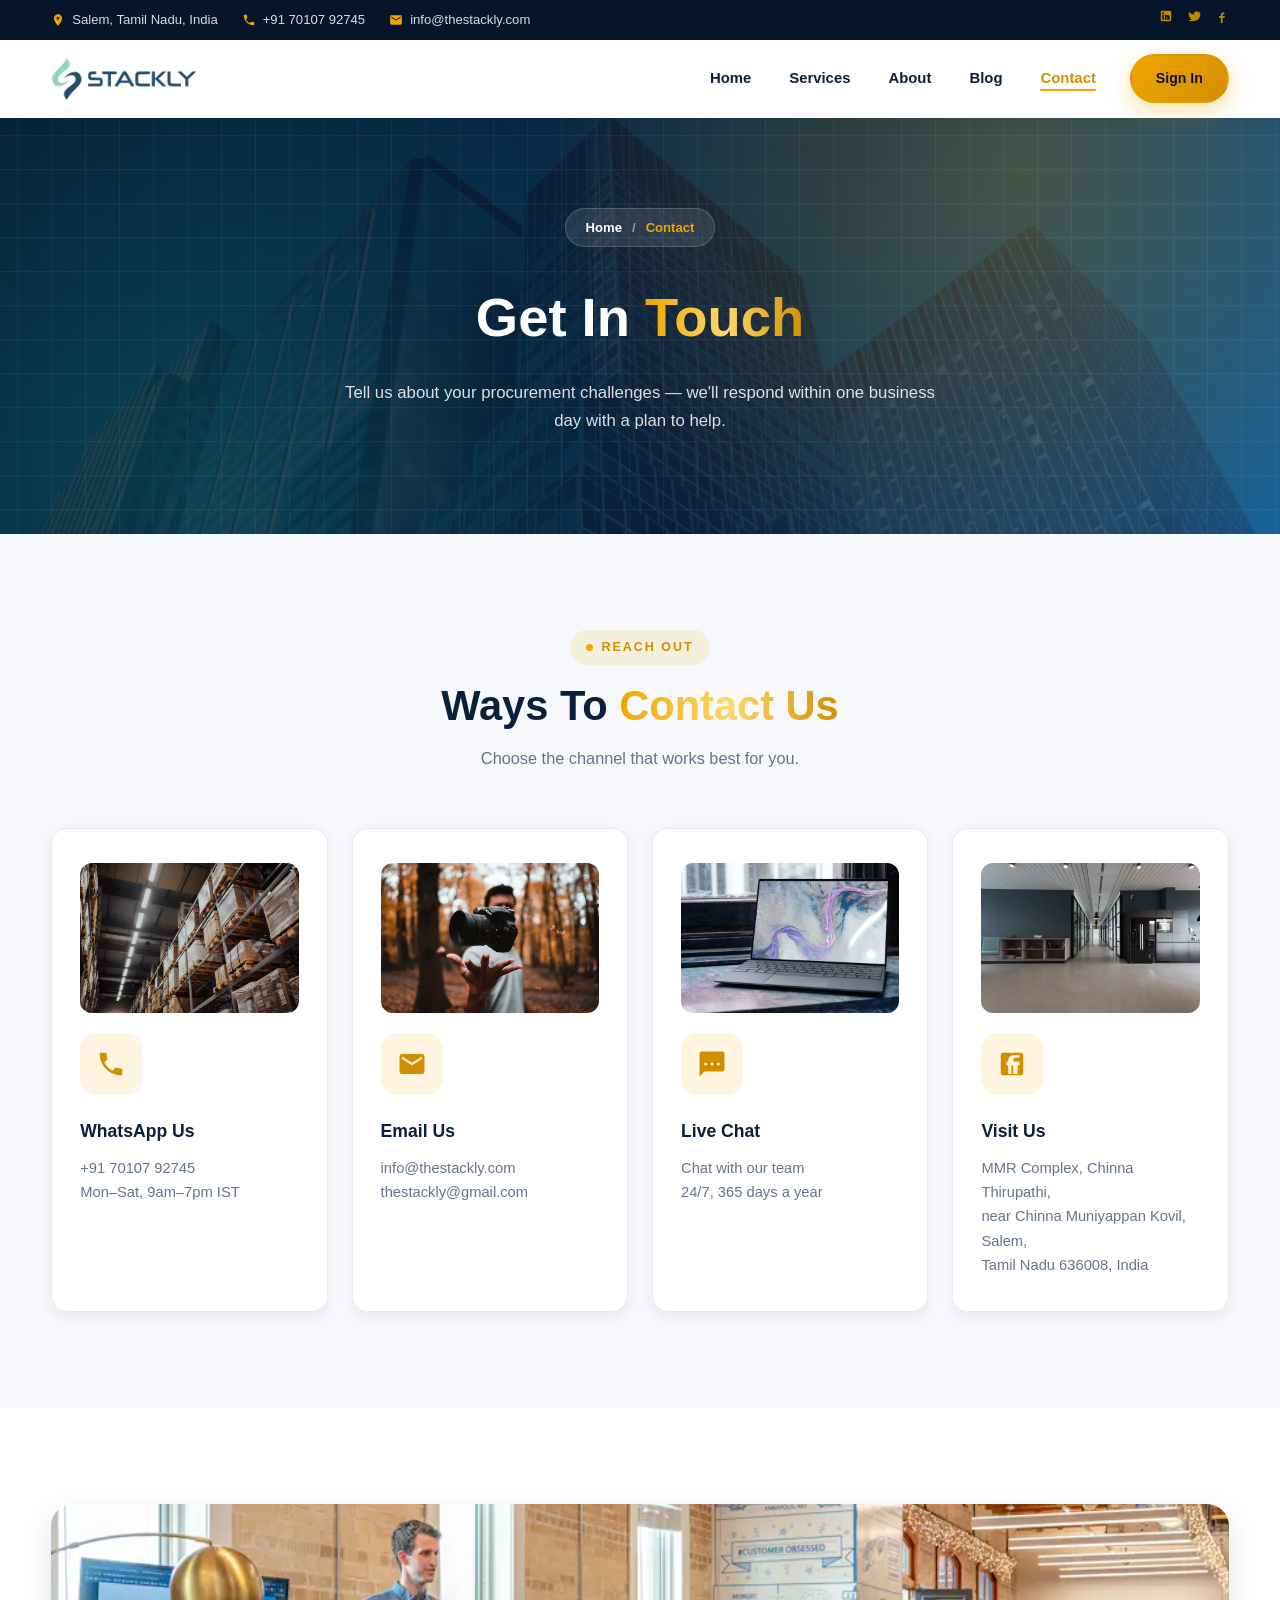
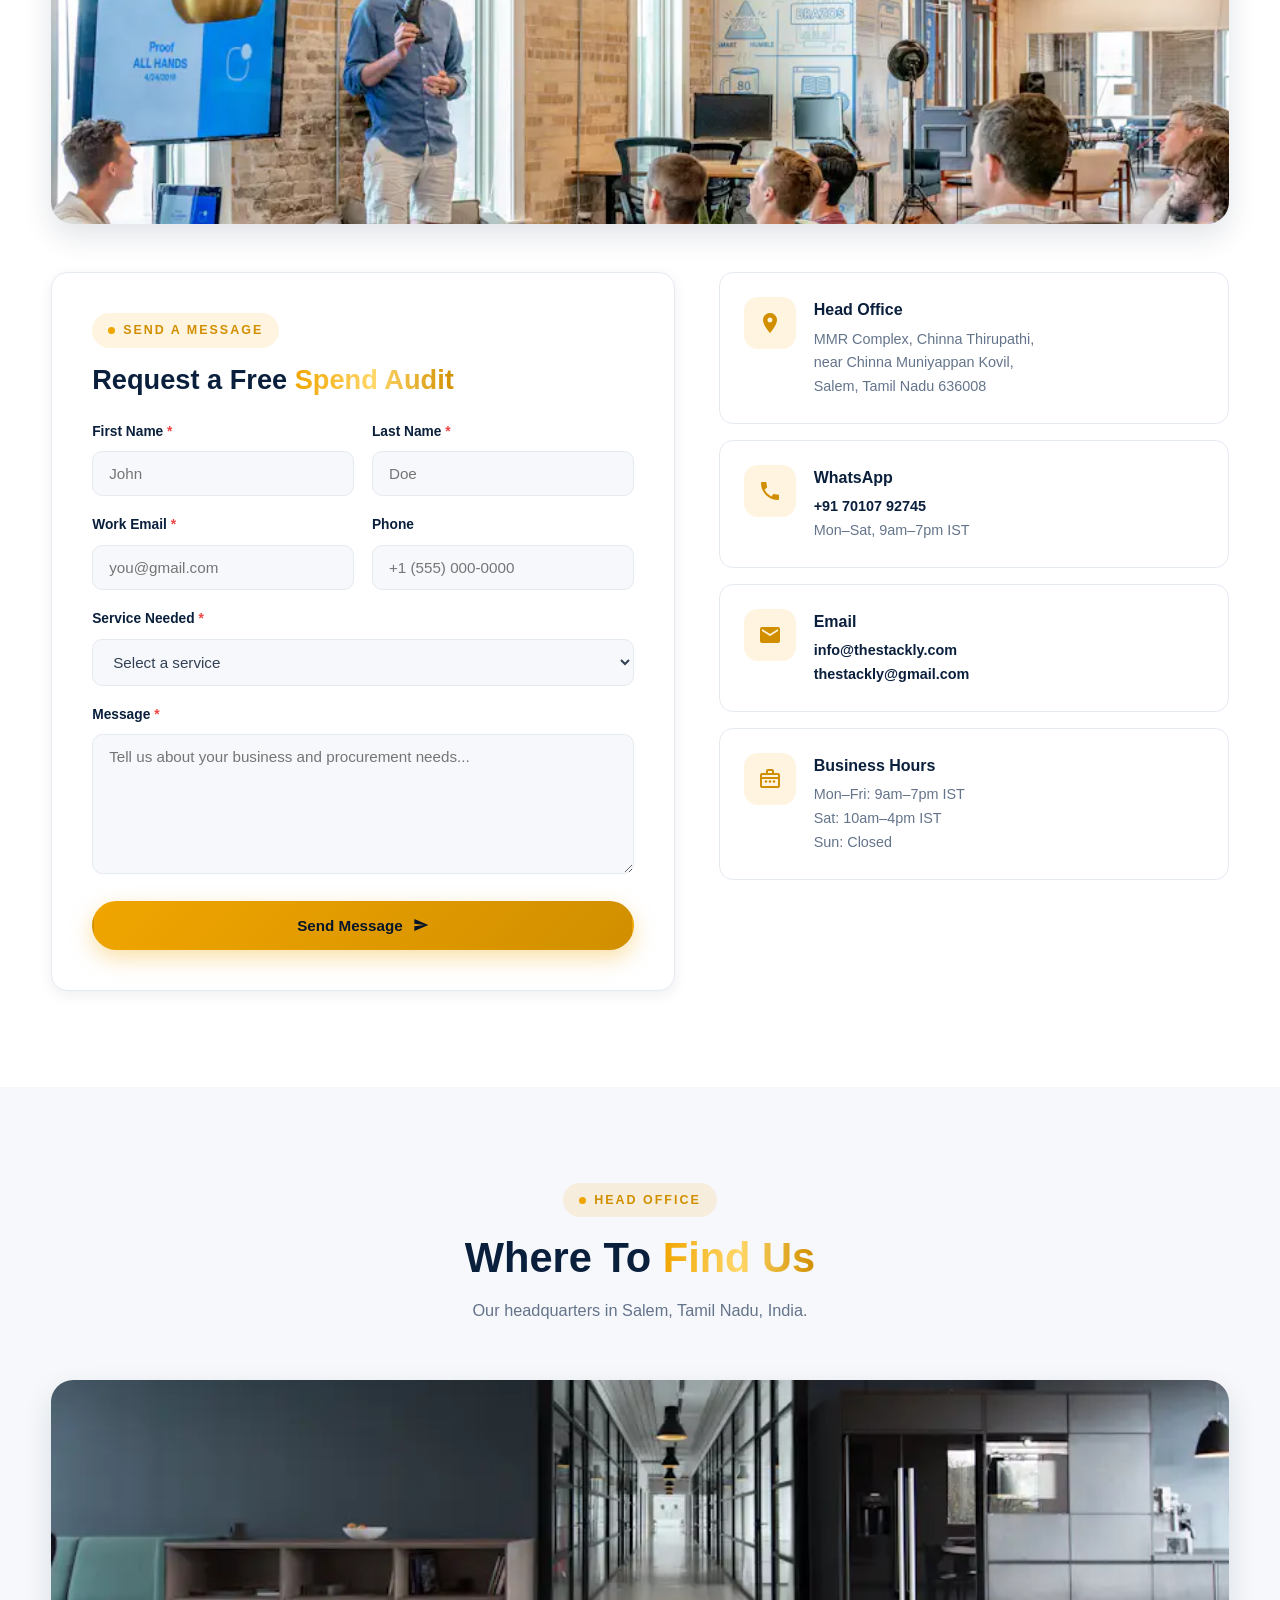
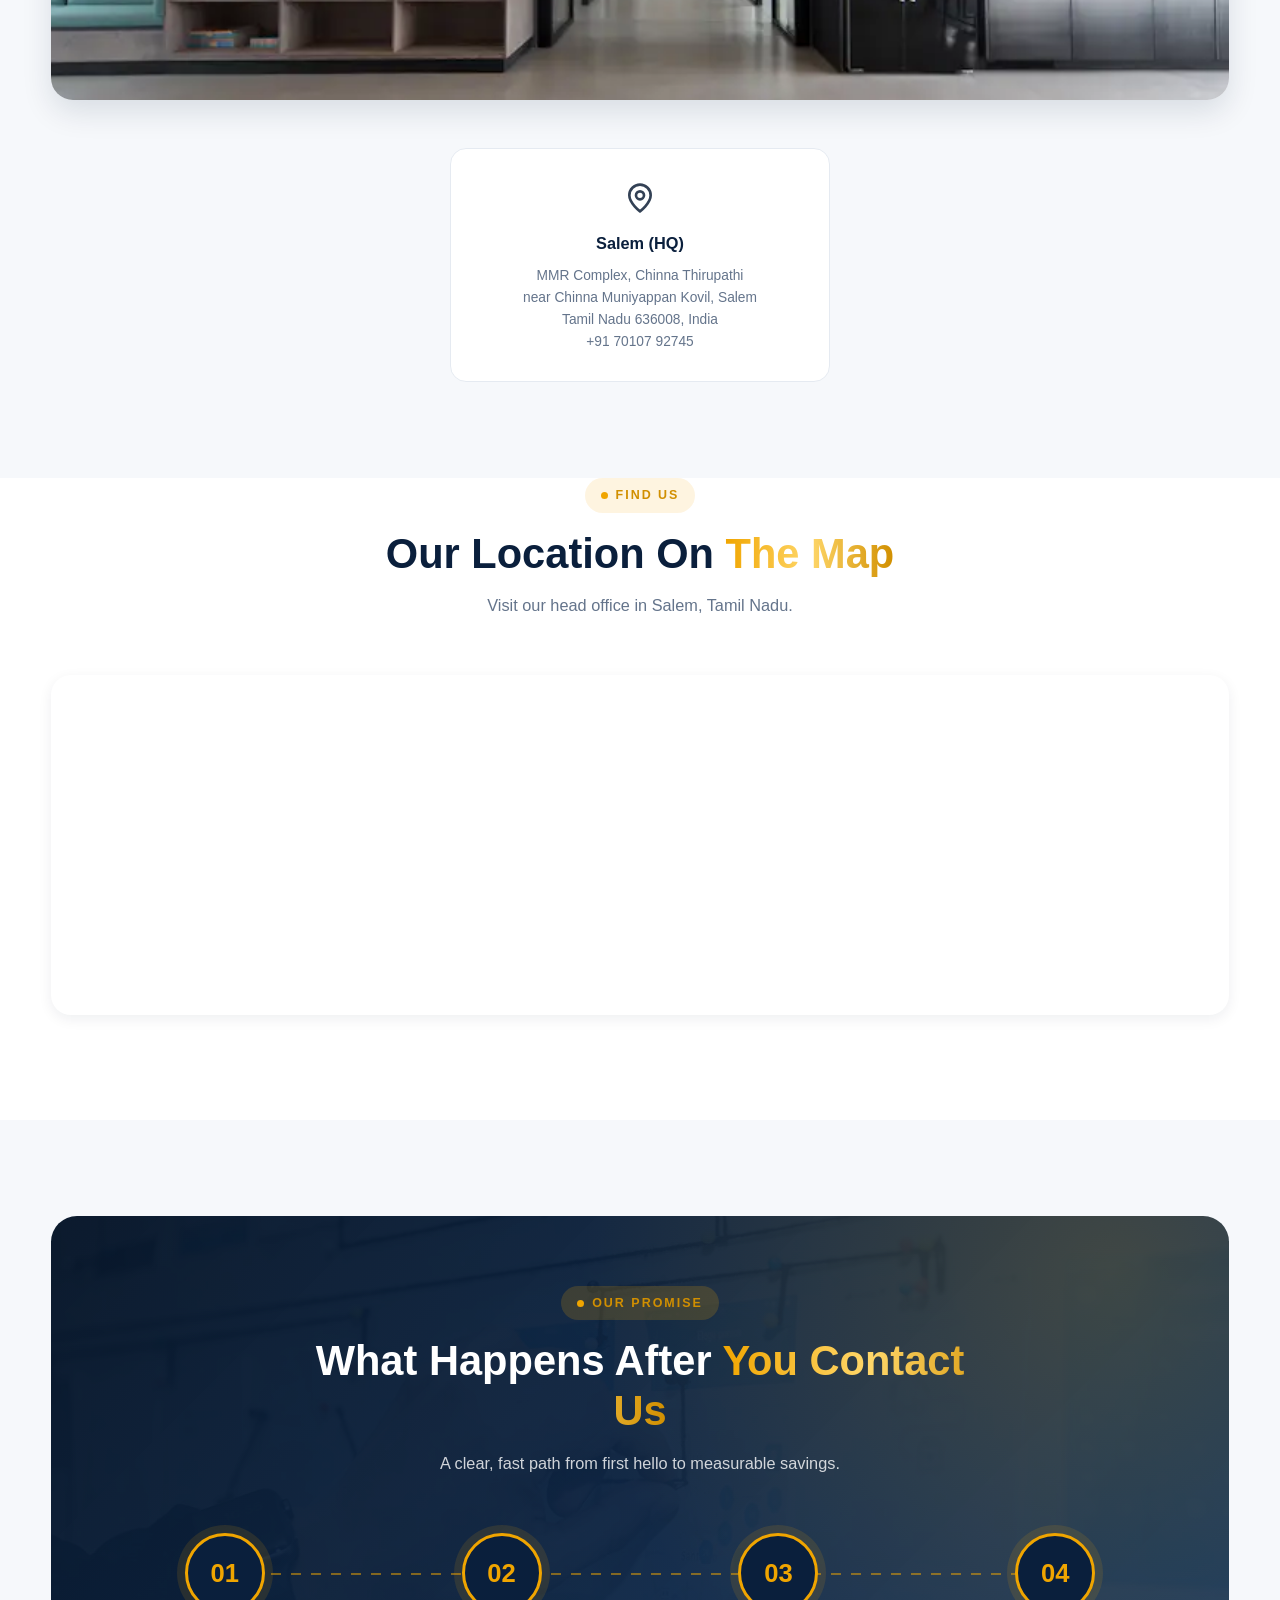
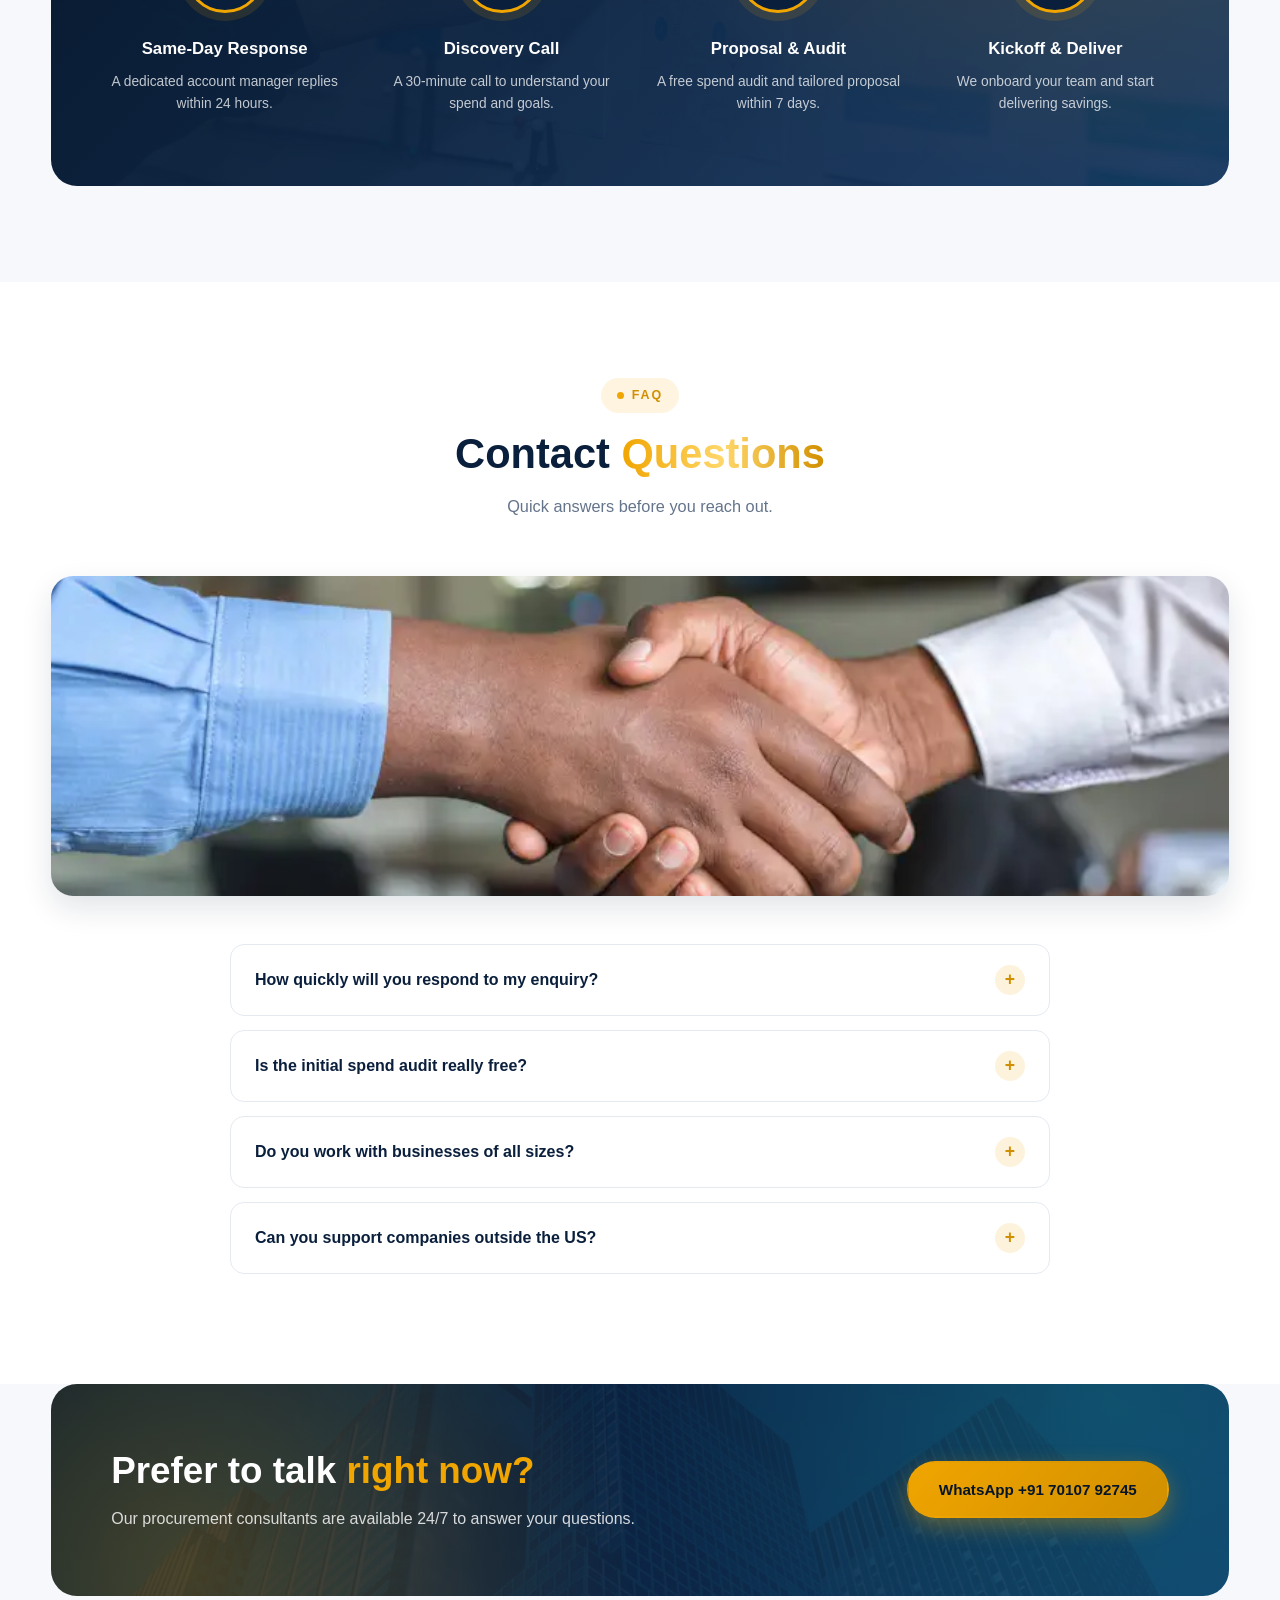
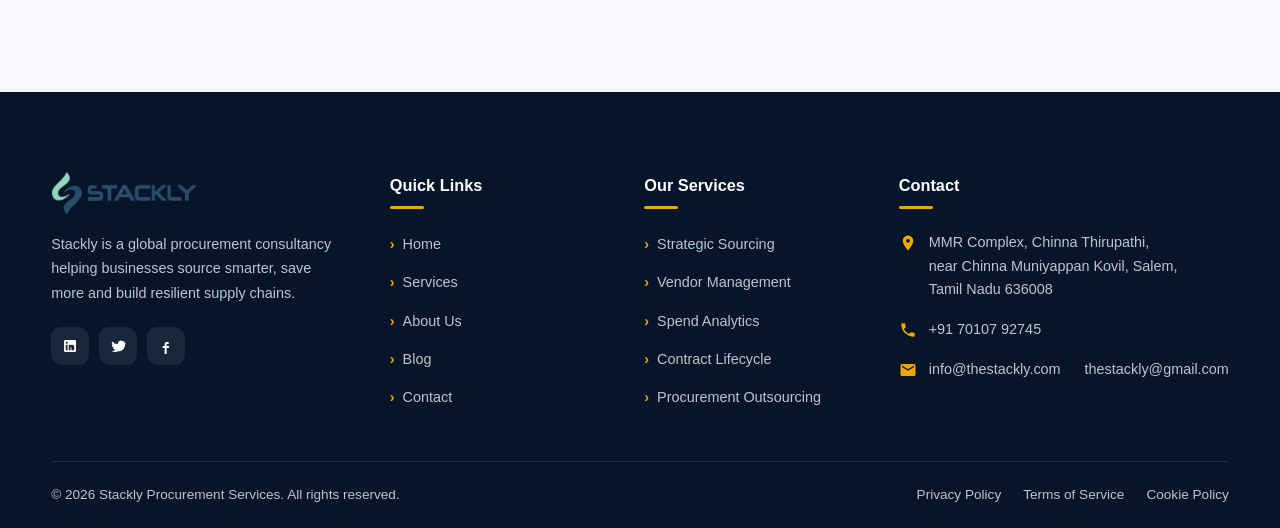
==== commit 7ea3ae20: "Add files via upload" ====
--- a/contact.html
+++ b/contact.html
@@ -226,7 +226,7 @@
         <p class="section-subtitle">Visit our head office in Salem, Tamil Nadu.</p>
       </div>
       <div class="reveal-scale">
-        <iframe class="map-frame" src="https://www.openstreetmap.org/export/embed.html?bbox=78.1240%2C11.6520%2C78.1640%2C11.6920&amp;layer=mapnik&amp;marker=11.6720%2C78.1440" title="Stackly Head Office Map" loading="lazy"></iframe>
+        <iframe class="map-frame" src="https://www.openstreetmap.org/export/embed.html?bbox=78.1493%2C11.6547%2C78.1893%2C11.6947&amp;layer=mapnik&amp;marker=11.6747%2C78.1693" title="Stackly Head Office Map - MMR Complex, Chinna Thirupathi, Salem, Tamil Nadu 636008" loading="lazy"></iframe>
       </div>
     </div>
   </section>
--- a/css/style.css
+++ b/css/style.css
@@ -32,6 +32,7 @@
 
 html {
   scroll-behavior: smooth;
+  overflow-x: hidden;
 }
 
 body {
@@ -40,6 +41,13 @@
   background: var(--bg);
   line-height: 1.65;
   overflow-x: hidden;
+  overflow-x: clip;
+}
+
+html.no-scroll,
+html.no-scroll body {
+  overflow: hidden;
+  height: 100%;
 }
 
 img {
@@ -170,22 +178,22 @@
 }
 
 /* --- Header / Navbar ---------------------------------------------------- */
-.topbar {
-  background: var(--navy-dark);
-  color: rgba(255, 255, 255, 0.85);
-  font-size: 0.82rem;
-  padding: 9px 0;
-}
-
-.topbar-info a {
-  color: inherit;
-  text-decoration: none;
-  transition: color 0.25s ease;
-}
-
-.topbar-info a:hover {
-  color: #ffffff;
-  text-decoration: underline;
+.topbar {
+  background: var(--navy-dark);
+  color: rgba(255, 255, 255, 0.85);
+  font-size: 0.82rem;
+  padding: 9px 0;
+}
+
+.topbar-info a {
+  color: inherit;
+  text-decoration: none;
+  transition: color 0.25s ease;
+}
+
+.topbar-info a:hover {
+  color: #ffffff;
+  text-decoration: underline;
 }
 
 .topbar .container {
@@ -448,8 +456,15 @@
 }
 
 @keyframes pulse {
-  0%, 100% { box-shadow: 0 0 0 0 rgba(240, 165, 0, 0.6); }
-  50% { box-shadow: 0 0 0 8px rgba(240, 165, 0, 0); }
+
+  0%,
+  100% {
+    box-shadow: 0 0 0 0 rgba(240, 165, 0, 0.6);
+  }
+
+  50% {
+    box-shadow: 0 0 0 8px rgba(240, 165, 0, 0);
+  }
 }
 
 .hero-title {
@@ -544,8 +559,15 @@
 }
 
 @keyframes pulse-green {
-  0%, 100% { opacity: 1; }
-  50% { opacity: 0.3; }
+
+  0%,
+  100% {
+    opacity: 1;
+  }
+
+  50% {
+    opacity: 0.3;
+  }
 }
 
 .hero-stat-grid {
@@ -643,8 +665,13 @@
   animation-delay: 0s;
 }
 
-.fc-1 .ic { background: rgba(240, 165, 0, 0.15); }
-.fc-1 .ic svg { fill: var(--gold-dark); }
+.fc-1 .ic {
+  background: rgba(240, 165, 0, 0.15);
+}
+
+.fc-1 .ic svg {
+  fill: var(--gold-dark);
+}
 
 .fc-2 {
   bottom: -30px;
@@ -652,12 +679,24 @@
   animation-delay: 1.6s;
 }
 
-.fc-2 .ic { background: rgba(20, 184, 166, 0.15); }
-.fc-2 .ic svg { fill: var(--teal); }
+.fc-2 .ic {
+  background: rgba(20, 184, 166, 0.15);
+}
+
+.fc-2 .ic svg {
+  fill: var(--teal);
+}
 
 @keyframes float {
-  0%, 100% { transform: translateY(0); }
-  50% { transform: translateY(-14px); }
+
+  0%,
+  100% {
+    transform: translateY(0);
+  }
+
+  50% {
+    transform: translateY(-14px);
+  }
 }
 
 /* --- Marquee strip ------------------------------------------------------- */
@@ -703,8 +742,13 @@
 }
 
 @keyframes marquee {
-  from { transform: translateX(0); }
-  to { transform: translateX(-50%); }
+  from {
+    transform: translateX(0);
+  }
+
+  to {
+    transform: translateX(-50%);
+  }
 }
 
 /* --- Stats band ---------------------------------------------------------- */
@@ -883,20 +927,24 @@
   color: var(--navy);
 }
 
-.check-list .tick {
-  width: 24px;
-  height: 24px;
-  border-radius: 50%;
-  background: rgba(20, 184, 166, 0.14);
-  color: var(--teal);
-  display: grid;
-  place-items: center;
-  flex-shrink: 0;
-  font-size: 0.75rem;
-  margin-top: 2px;
-}
-
-.check-list .tick svg { width: 13px; height: 13px; display: block; }
+.check-list .tick {
+  width: 24px;
+  height: 24px;
+  border-radius: 50%;
+  background: rgba(20, 184, 166, 0.14);
+  color: var(--teal);
+  display: grid;
+  place-items: center;
+  flex-shrink: 0;
+  font-size: 0.75rem;
+  margin-top: 2px;
+}
+
+.check-list .tick svg {
+  width: 13px;
+  height: 13px;
+  display: block;
+}
 
 /* --- Services grid ------------------------------------------------------- */
 .services-grid {
@@ -1002,10 +1050,21 @@
   background: radial-gradient(circle at 90% 10%, rgba(240, 165, 0, 0.18), transparent 45%);
 }
 
-.process-wrap .section-header { position: relative; }
-.process-wrap .section-title { color: var(--white); }
-.process-wrap .section-subtitle { color: rgba(255, 255, 255, 0.8); }
-.process-wrap .section-tag { background: rgba(240, 165, 0, 0.18); }
+.process-wrap .section-header {
+  position: relative;
+}
+
+.process-wrap .section-title {
+  color: var(--white);
+}
+
+.process-wrap .section-subtitle {
+  color: rgba(255, 255, 255, 0.8);
+}
+
+.process-wrap .section-tag {
+  background: rgba(240, 165, 0, 0.18);
+}
 
 .process-grid {
   position: relative;
@@ -1119,12 +1178,15 @@
   border-color: rgba(240, 165, 0, 0.4);
 }
 
-.industry-card .em {
-  font-size: 2.1rem;
-  margin-bottom: 12px;
-}
-
-.industry-card .em svg { width: 34px; height: 34px; }
+.industry-card .em {
+  font-size: 2.1rem;
+  margin-bottom: 12px;
+}
+
+.industry-card .em svg {
+  width: 34px;
+  height: 34px;
+}
 
 .industry-card h4 {
   color: var(--navy);
@@ -1209,14 +1271,19 @@
   color: var(--text-light);
 }
 
-.stars {
-  color: var(--gold);
-  letter-spacing: 3px;
-  margin-top: 4px;
-  font-size: 0.85rem;
-}
-
-.stars svg { width: 14px; height: 14px; display: inline-block; vertical-align: -2px; }
+.stars {
+  color: var(--gold);
+  letter-spacing: 3px;
+  margin-top: 4px;
+  font-size: 0.85rem;
+}
+
+.stars svg {
+  width: 14px;
+  height: 14px;
+  display: inline-block;
+  vertical-align: -2px;
+}
 
 .slider-controls {
   display: flex;
@@ -1334,13 +1401,17 @@
   margin-bottom: 12px;
 }
 
-.blog-meta span {
-  display: inline-flex;
-  align-items: center;
-  gap: 6px;
-}
-
-.blog-meta span svg { width: 14px; height: 14px; flex-shrink: 0; }
+.blog-meta span {
+  display: inline-flex;
+  align-items: center;
+  gap: 6px;
+}
+
+.blog-meta span svg {
+  width: 14px;
+  height: 14px;
+  flex-shrink: 0;
+}
 
 .blog-body h3 {
   font-size: 1.08rem;
@@ -1407,7 +1478,7 @@
     radial-gradient(circle at 90% 10%, rgba(20, 184, 166, 0.2), transparent 42%);
 }
 
-.cta-banner > * {
+.cta-banner>* {
   position: relative;
   z-index: 2;
 }
@@ -1457,32 +1528,32 @@
   margin-top: 8px;
 }
 
-.newsletter-form {
-  display: flex;
-  position: relative;
-  background: rgba(255, 255, 255, 0.08);
-  border: 1px solid rgba(255, 255, 255, 0.18);
-  padding: 6px;
-  border-radius: 999px;
-  min-width: min(460px, 100%);
-}
-
-.newsletter-form.has-error {
-  border-color: #ef4444;
-}
-
-.newsletter-error {
-  position: absolute;
-  top: calc(100% + 8px);
-  left: 12px;
-  font-size: 0.78rem;
-  font-weight: 600;
-  color: #fca5a5;
-  display: none;
-}
-
-.newsletter-form.has-error .newsletter-error {
-  display: block;
+.newsletter-form {
+  display: flex;
+  position: relative;
+  background: rgba(255, 255, 255, 0.08);
+  border: 1px solid rgba(255, 255, 255, 0.18);
+  padding: 6px;
+  border-radius: 999px;
+  min-width: min(460px, 100%);
+}
+
+.newsletter-form.has-error {
+  border-color: #ef4444;
+}
+
+.newsletter-error {
+  position: absolute;
+  top: calc(100% + 8px);
+  left: 12px;
+  font-size: 0.78rem;
+  font-weight: 600;
+  color: #fca5a5;
+  display: none;
+}
+
+.newsletter-form.has-error .newsletter-error {
+  display: block;
 }
 
 .newsletter-form input {
@@ -1710,12 +1781,16 @@
   text-decoration: line-through;
 }
 
-.price-card .features li.off .tick {
-  background: rgba(148, 163, 184, 0.15);
-  color: #94a3b8;
-}
-
-.price-card .features li .tick svg { width: 11px; height: 11px; display: block; }
+.price-card .features li.off .tick {
+  background: rgba(148, 163, 184, 0.15);
+  color: #94a3b8;
+}
+
+.price-card .features li .tick svg {
+  width: 11px;
+  height: 11px;
+  display: block;
+}
 
 /* --- FAQ ----------------------------------------------------------------- */
 .faq-wrap {
@@ -1880,12 +1955,17 @@
   margin-bottom: 18px;
 }
 
-.form-success.show {
-  display: block;
-  animation: fadeUp 0.5s ease;
-}
-
-.form-success svg { width: 15px; height: 15px; vertical-align: -2px; margin-right: 6px; }
+.form-success.show {
+  display: block;
+  animation: fadeUp 0.5s ease;
+}
+
+.form-success svg {
+  width: 15px;
+  height: 15px;
+  vertical-align: -2px;
+  margin-right: 6px;
+}
 
 .contact-info {
   display: grid;
@@ -1952,16 +2032,16 @@
 }
 
 /* --- Branches ------------------------------------------------------------ */
-.branches-grid {
-  display: grid;
-  grid-template-columns: repeat(4, 1fr);
-  gap: 22px;
-}
-
-.branches-grid.single {
-  grid-template-columns: 1fr;
-  max-width: 380px;
-  margin: 0 auto;
+.branches-grid {
+  display: grid;
+  grid-template-columns: repeat(4, 1fr);
+  gap: 22px;
+}
+
+.branches-grid.single {
+  grid-template-columns: 1fr;
+  max-width: 380px;
+  margin: 0 auto;
 }
 
 .branch-card {
@@ -1978,12 +2058,15 @@
   box-shadow: var(--shadow-md);
 }
 
-.branch-card .em {
-  font-size: 2rem;
-  margin-bottom: 14px;
-}
-
-.branch-card .em svg { width: 32px; height: 32px; }
+.branch-card .em {
+  font-size: 2rem;
+  margin-bottom: 14px;
+}
+
+.branch-card .em svg {
+  width: 32px;
+  height: 32px;
+}
 
 .branch-card h4 {
   color: var(--navy);
@@ -2012,12 +2095,15 @@
   box-shadow: var(--shadow-md);
 }
 
-.value-card .em {
-  font-size: 2.2rem;
-  margin-bottom: 14px;
-}
-
-.value-card .em svg { width: 34px; height: 34px; }
+.value-card .em {
+  font-size: 2.2rem;
+  margin-bottom: 14px;
+}
+
+.value-card .em svg {
+  width: 34px;
+  height: 34px;
+}
 
 .value-card h4 {
   color: var(--navy);
@@ -2718,6 +2804,7 @@
     opacity: 0;
     transform: translateY(20px);
   }
+
   to {
     opacity: 1;
     transform: translateY(0);
@@ -2901,996 +2988,1902 @@
 
 /* --- Responsive ---------------------------------------------------------- */
 @media (max-width: 1024px) {
-  .feature-grid { grid-template-columns: repeat(2, 1fr); }
-  .services-grid { grid-template-columns: repeat(2, 1fr); }
-  .why-grid { grid-template-columns: repeat(2, 1fr); }
-  .industries-grid { grid-template-columns: repeat(2, 1fr); }
-  .team-grid { grid-template-columns: repeat(2, 1fr); }
-  .branches-grid { grid-template-columns: repeat(2, 1fr); }
-  .stats-grid { grid-template-columns: repeat(2, 1fr); }
-  .blog-layout { grid-template-columns: 1fr; }
-  .sidebar { position: static; }
-  .hero-grid { grid-template-columns: 1fr; padding: 90px 0; }
-  .hero-visual { max-width: 520px; }
-  .contact-grid { grid-template-columns: 1fr; }
-  .footer-grid { grid-template-columns: 1fr 1fr; }
-}
-
-@media (max-width: 768px) {
-  section { padding: 70px 0; }
+  .feature-grid {
+    grid-template-columns: repeat(2, 1fr);
+  }
+
+  .services-grid {
+    grid-template-columns: repeat(2, 1fr);
+  }
+
+  .why-grid {
+    grid-template-columns: repeat(2, 1fr);
+  }
+
+  .industries-grid {
+    grid-template-columns: repeat(2, 1fr);
+  }
+
+  .team-grid {
+    grid-template-columns: repeat(2, 1fr);
+  }
+
+  .branches-grid {
+    grid-template-columns: repeat(2, 1fr);
+  }
+
+  .stats-grid {
+    grid-template-columns: repeat(2, 1fr);
+  }
+
+  .blog-layout {
+    grid-template-columns: 1fr;
+  }
+
+  .sidebar {
+    position: static;
+  }
+
+  .hero-grid {
+    grid-template-columns: 1fr;
+    padding: 80px 0 90px;
+    gap: 56px;
+  }
+
+  .hero-visual {
+    max-width: 520px;
+    width: 100%;
+    margin-inline: auto;
+  }
+
+  .contact-grid {
+    grid-template-columns: 1fr;
+  }
+
+  .footer-grid {
+    grid-template-columns: 1fr 1fr;
+    gap: 38px;
+  }
+
+  section {
+    padding: 84px 0;
+  }
+
+  /* ---- Mobile nav (full-screen hamburger overlay) ---- */
+  .navbar {
+    z-index: 1100;
+    animation: none;
+  }
+
+  .nav-toggle {
+    display: flex;
+    position: relative;
+    z-index: 1200;
+  }
+
+  .nav-toggle.open span {
+    background: var(--white);
+  }
 
   .nav-menu {
     position: fixed;
-    top: 78px;
-    left: 0;
-    right: 0;
-    background: var(--white);
+    inset: 0;
+    z-index: 1000;
+    background:
+      radial-gradient(circle at 80% 12%, rgba(240, 165, 0, 0.22), transparent 42%),
+      linear-gradient(150deg, var(--navy) 0%, var(--navy-light) 100%);
     flex-direction: column;
-    align-items: stretch;
-    padding: 20px;
+    align-items: center;
+    justify-content: center;
+    padding: 80px 28px 48px;
+    gap: 10px;
+    visibility: hidden;
+    transform: translateX(100%);
+    transition: transform 0.4s cubic-bezier(0.25, 0.8, 0.25, 1), visibility 0s linear 0.4s;
+  }
+
+  .nav-menu::before,
+  .nav-menu::after {
+    content: "";
+    margin: auto;
+  }
+
+  .nav-menu.open {
+    visibility: visible;
+    transform: translateX(0);
+    transition: transform 0.4s cubic-bezier(0.25, 0.8, 0.25, 1), visibility 0s;
+  }
+
+  .nav-link {
+    display: block;
+    width: 100%;
+    max-width: 340px;
+    text-align: center;
+    color: rgba(255, 255, 255, 0.92);
+    font-size: 1.06rem;
+    font-weight: 600;
+    padding: 15px 22px;
+    border-radius: 12px;
+  }
+
+  .nav-link:hover,
+  .nav-link.active {
+    color: var(--gold);
+    background: rgba(255, 255, 255, 0.06);
+  }
+
+  .nav-cta {
+    margin: 20px 0 0;
+    width: 100%;
+    max-width: 340px;
+  }
+
+  .nav-cta .btn {
+    width: 100%;
+    justify-content: center;
+  }
+}
+
+@media (max-width: 768px) {
+  section {
+    padding: 64px 0;
+  }
+
+  .topbar-info .hide-sm {
+    display: none;
+  }
+
+  .topbar {
+    padding: 8px 0;
+  }
+
+  .nav-inner {
+    height: 70px;
+  }
+
+  .brand img {
+    height: 38px;
+  }
+
+  .split-grid {
+    grid-template-columns: 1fr;
+    gap: 56px;
+  }
+
+  .media-frame {
+    height: 360px;
+  }
+
+  .process-grid {
+    grid-template-columns: repeat(2, 1fr);
+    gap: 36px;
+  }
+
+  .process-grid::before {
+    display: none;
+  }
+
+  .process-num {
+    width: 68px;
+    height: 68px;
+    font-size: 1.4rem;
+  }
+
+  .pricing-grid {
+    grid-template-columns: 1fr;
+  }
+
+  .price-card.featured {
+    transform: none;
+  }
+
+  .mission-vision {
+    grid-template-columns: 1fr;
+  }
+
+  .featured-post {
+    grid-template-columns: 1fr;
+  }
+
+  .featured-thumb {
+    min-height: 240px;
+  }
+
+  .featured-body {
+    padding: 30px 24px;
+  }
+
+  .post-grid {
+    grid-template-columns: 1fr;
+  }
+
+  .testimonial-card {
+    padding: 34px 24px;
+  }
+
+  .cta-banner {
+    padding: 44px 28px;
+    gap: 28px;
+  }
+
+  .process-wrap {
+    padding: 50px 26px;
+  }
+
+  .form-row {
+    grid-template-columns: 1fr;
+  }
+
+  .section-banner {
+    height: 220px;
+    margin-bottom: 36px;
+  }
+
+  .section-header {
+    margin-bottom: 40px;
+  }
+
+  .page-hero {
+    padding: 64px 0 70px;
+  }
+
+  .hero-grid {
+    padding: 56px 0 64px;
+    gap: 48px;
+  }
+
+  .hero-title {
+    font-size: clamp(2rem, 7vw, 2.6rem);
+  }
+
+  .blog-thumb {
+    height: 190px;
+  }
+
+  .pre-footer {
+    padding-bottom: 64px;
+  }
+
+  .footer {
+    padding-top: 60px;
+  }
+
+  .newsletter {
+    padding: 46px 0;
+  }
+}
+
+@media (max-width: 520px) {
+  section {
+    padding: 56px 0;
+  }
+
+  .section-banner {
+    height: 170px;
+  }
+
+  .feature-grid {
+    grid-template-columns: 1fr;
+  }
+
+  .services-grid {
+    grid-template-columns: 1fr;
+  }
+
+  .why-grid {
+    grid-template-columns: 1fr;
+  }
+
+  .industries-grid {
+    grid-template-columns: 1fr;
+  }
+
+  .team-grid {
+    grid-template-columns: 1fr;
+  }
+
+  .branches-grid {
+    grid-template-columns: 1fr;
+  }
+
+  .stats-grid {
+    grid-template-columns: 1fr;
+    gap: 26px;
+  }
+
+  .process-grid {
+    grid-template-columns: 1fr;
+  }
+
+  .footer-grid {
+    grid-template-columns: 1fr;
+    gap: 34px;
+  }
+
+  /* --- Hero (phone) --- */
+  .hero-actions {
+    flex-direction: column;
+    width: 100%;
+  }
+
+  .hero-actions .btn {
+    width: 100%;
+    justify-content: center;
+  }
+
+  .hero-trust {
+    display: grid;
+    grid-template-columns: repeat(3, 1fr);
+    gap: 12px;
+    width: 100%;
+  }
+
+  .trust-item {
+    flex-direction: column;
+    align-items: flex-start;
+    gap: 3px;
+  }
+
+  .trust-item .num {
+    font-size: 1.25rem;
+  }
+
+  .trust-item .label {
+    font-size: 0.74rem;
+  }
+
+  .hero-card {
+    padding: 22px 18px;
+  }
+
+  .hero-stat-grid {
+    gap: 10px;
+  }
+
+  .hero-stat {
+    padding: 12px 8px;
+  }
+
+  .float-card {
+    padding: 11px 13px;
+    gap: 10px;
+  }
+
+  .float-card .ic {
+    width: 36px;
+    height: 36px;
+  }
+
+  .float-card .ic svg {
+    width: 18px;
+    height: 18px;
+  }
+
+  .float-card .fv {
+    font-size: 0.92rem;
+  }
+
+  .float-card .ft {
+    font-size: 0.72rem;
+  }
+
+  .fc-1 {
+    top: -14px;
+    right: 2px;
+  }
+
+  .fc-2 {
+    bottom: -14px;
+    left: 2px;
+  }
+
+  .exp-badge {
+    right: 10px;
+    padding: 14px 18px;
+    gap: 12px;
+  }
+
+  .exp-badge .big {
+    font-size: 1.9rem;
+  }
+
+  .media-frame {
+    height: 280px;
+  }
+
+  /* --- Forms / CTA / content --- */
+  .form-card {
+    padding: 26px 20px;
+  }
+
+  .newsletter-form {
+    flex-direction: column;
+    background: transparent;
+    border: none;
+    gap: 10px;
+  }
+
+  .newsletter-form input {
+    width: 100%;
+    background: rgba(255, 255, 255, 0.1);
+    border: 1px solid rgba(255, 255, 255, 0.18);
+    border-radius: 999px;
+  }
+
+  .newsletter-form .btn {
+    width: 100%;
+    justify-content: center;
+  }
+
+  .cta-banner {
+    padding: 36px 20px;
+    text-align: center;
+    flex-direction: column;
+    justify-content: center;
+  }
+
+  .cta-banner .btn {
+    width: 100%;
+    justify-content: center;
+  }
+
+  .process-wrap {
+    padding: 40px 18px;
+  }
+
+  .process-num {
+    width: 62px;
+    height: 62px;
+    font-size: 1.25rem;
+  }
+
+  .testimonial-card {
+    padding: 28px 18px;
+  }
+
+  .testimonial-card blockquote {
+    font-size: 0.96rem;
+  }
+
+  .page-hero {
+    padding: 52px 0 56px;
+  }
+
+  .page-hero p {
+    font-size: 0.96rem;
+  }
+
+  .breadcrumb {
+    padding: 7px 14px;
+    font-size: 0.76rem;
+    gap: 7px;
+  }
+
+  .featured-body {
+    padding: 26px 20px;
+  }
+
+  .featured-body h3 {
+    font-size: 1.35rem;
+  }
+
+  .section-header {
+    margin-bottom: 32px;
+  }
+
+  .section-title {
+    font-size: clamp(1.55rem, 7vw, 1.9rem);
+  }
+
+  .btn {
+    padding: 12px 22px;
+    font-size: 0.9rem;
+  }
+
+  .blog-thumb {
+    height: 170px;
+  }
+
+  .blog-meta {
+    flex-wrap: wrap;
+    gap: 10px;
+  }
+
+  .newsletter h3 {
+    font-size: 1.35rem;
+  }
+
+  .price-card {
+    padding: 30px 22px;
+  }
+
+  .price .amount {
+    font-size: 2.4rem;
+  }
+
+  .back-top {
+    width: 44px;
+    height: 44px;
+    bottom: 16px;
+    right: 16px;
+  }
+
+  .info-card {
+    padding: 18px 16px;
+  }
+
+  .map-frame {
+    height: 260px;
+  }
+
+  .nf-search {
+    flex-direction: column;
+    background: transparent;
+    border: none;
+    gap: 10px;
+    padding: 0;
+  }
+
+  .nf-search input {
+    background: rgba(255, 255, 255, 0.1);
+    border: 1px solid rgba(255, 255, 255, 0.2);
+    border-radius: 999px;
+  }
+
+  .nf-search .btn {
+    width: 100%;
+    justify-content: center;
+  }
+
+  .pre-footer {
+    padding-bottom: 56px;
+  }
+
+  .footer-bottom {
+    flex-direction: column;
+    text-align: center;
+    gap: 10px;
+  }
+
+  .footer-bottom .links {
+    gap: 14px;
+  }
+}
+
+@media (max-width: 400px) {
+  section {
+    padding: 48px 0;
+  }
+
+  .topbar {
+    padding: 7px 0;
+  }
+
+  .topbar-info span:nth-child(3) {
+    display: none;
+  }
+
+  .topbar-info {
+    gap: 14px;
+  }
+
+  .topbar-social {
+    gap: 10px;
+  }
+
+  .nav-inner {
+    height: 64px;
+  }
+
+  .brand img {
+    height: 34px;
+  }
+
+  .brand-name {
+    font-size: 1.05rem;
+  }
+
+  .hero-grid {
+    padding: 44px 0 52px;
+    gap: 40px;
+  }
+
+  .hero-title {
+    font-size: clamp(1.7rem, 8vw, 2.1rem);
+  }
+
+  .hero-subtitle {
+    font-size: 0.95rem;
+  }
+
+  .hero-badge {
+    font-size: 0.74rem;
+    padding: 7px 14px;
+  }
+
+  .hero-trust {
     gap: 8px;
-    box-shadow: var(--shadow-md);
-    transform: translateY(-130%);
-    transition: var(--transition);
+  }
+
+  .trust-item .num {
+    font-size: 1.1rem;
+  }
+
+  .section-banner {
+    height: 140px;
+    margin-bottom: 28px;
+  }
+
+  .media-frame {
+    height: 240px;
+  }
+
+  .process-grid {
+    gap: 30px;
+  }
+
+  .process-num {
+    width: 56px;
+    height: 56px;
+    font-size: 1.1rem;
+  }
+}
+
+/* ==========================================================================
+   Auth pages (Sign In / Sign Up) + 404
+   ========================================================================== */
+
+.auth-page {
+  padding: 64px 0 96px;
+  background:
+    linear-gradient(115deg, rgba(6, 21, 41, 0.97) 0%, rgba(10, 31, 60, 0.92) 55%, rgba(20, 80, 138, 0.88)),
+    url("../assets/page-hero.webp") center/cover no-repeat;
+  position: relative;
+  overflow: hidden;
+}
+
+.auth-page::before {
+  content: "";
+  position: absolute;
+  inset: 0;
+  background:
+    radial-gradient(circle at 82% 12%, rgba(240, 165, 0, 0.28), transparent 42%),
+    radial-gradient(circle at 8% 88%, rgba(20, 184, 166, 0.22), transparent 40%);
+}
+
+.auth-page::after {
+  content: "";
+  position: absolute;
+  inset: 0;
+  opacity: 0.05;
+  background-image: url("data:image/svg+xml,%3Csvg width='60' height='60' xmlns='http://www.w3.org/2000/svg'%3E%3Cpath d='M30 0h2v60h-2zM0 30h60v2H0z' fill='%23ffffff'/%3E%3C/svg%3E");
+  background-size: 34px;
+}
+
+.auth-wrap {
+  position: relative;
+  z-index: 2;
+  display: grid;
+  grid-template-columns: 1.02fr 1fr;
+  background: var(--white);
+  border-radius: 24px;
+  box-shadow: var(--shadow-lg);
+  overflow: hidden;
+  animation: authIn 0.7s cubic-bezier(0.25, 0.8, 0.25, 1);
+}
+
+.back-home {
+  position: relative;
+  z-index: 2;
+  display: inline-flex;
+  align-items: center;
+  gap: 8px;
+  color: rgba(255, 255, 255, 0.92);
+  font-weight: 600;
+  font-size: 0.9rem;
+  background: rgba(255, 255, 255, 0.1);
+  border: 1px solid rgba(255, 255, 255, 0.22);
+  padding: 9px 18px;
+  border-radius: 999px;
+  margin-bottom: 26px;
+  transition: var(--transition);
+}
+
+.back-home svg {
+  width: 16px;
+  height: 16px;
+}
+
+.back-home:hover {
+  background: var(--white);
+  color: var(--navy);
+  border-color: var(--white);
+  transform: translateX(-3px);
+}
+
+@keyframes authIn {
+  from {
     opacity: 0;
-    border-top: 3px solid var(--gold);
-  }
-
-  .nav-menu.open {
+    transform: translateY(26px);
+  }
+
+  to {
+    opacity: 1;
     transform: translateY(0);
+  }
+}
+
+/* --- Left brand panel ------------------------------------------------ */
+.auth-side {
+  background:
+    linear-gradient(150deg, rgba(6, 21, 41, 0.97) 0%, rgba(10, 31, 60, 0.93) 60%, rgba(20, 80, 138, 0.9)),
+    url("../assets/stats-bg.webp") center/cover no-repeat;
+  color: var(--white);
+  padding: 56px 48px;
+  display: flex;
+  flex-direction: column;
+  gap: 28px;
+  position: relative;
+  overflow: hidden;
+}
+
+.auth-side::after {
+  content: "";
+  position: absolute;
+  inset: 0;
+  background:
+    radial-gradient(circle at 15% 15%, rgba(240, 165, 0, 0.2), transparent 40%),
+    radial-gradient(circle at 90% 85%, rgba(20, 184, 166, 0.18), transparent 40%);
+  pointer-events: none;
+}
+
+.auth-side-brand {
+  display: flex;
+  align-items: center;
+  gap: 12px;
+  position: relative;
+  z-index: 2;
+}
+
+.auth-side-brand .auth-logo-img {
+  display: inline-block;
+  line-height: 0;
+}
+
+.auth-side-brand .auth-logo-img img {
+  height: 42px;
+  width: auto;
+  display: block;
+  object-fit: contain;
+}
+
+.auth-side-brand .auth-brand-tag {
+  font-size: 0.66rem;
+  letter-spacing: 2.5px;
+  text-transform: uppercase;
+  color: rgba(255, 255, 255, 0.55);
+}
+
+.auth-side h2 {
+  font-size: clamp(1.6rem, 3vw, 2.2rem);
+  font-weight: 800;
+  line-height: 1.25;
+  position: relative;
+  z-index: 2;
+}
+
+.auth-side h2 .accent {
+  color: var(--gold);
+}
+
+.auth-side>p {
+  color: rgba(255, 255, 255, 0.8);
+  font-size: 0.98rem;
+  margin-top: -12px;
+  position: relative;
+  z-index: 2;
+}
+
+.auth-bullets {
+  display: flex;
+  flex-direction: column;
+  gap: 13px;
+  position: relative;
+  z-index: 2;
+}
+
+.auth-bullets li {
+  display: flex;
+  align-items: center;
+  gap: 12px;
+  font-size: 0.93rem;
+  color: rgba(255, 255, 255, 0.9);
+}
+
+.auth-bullets li svg {
+  width: 20px;
+  height: 20px;
+  flex-shrink: 0;
+  padding: 3px;
+  border-radius: 50%;
+  background: rgba(20, 184, 166, 0.18);
+  fill: var(--teal);
+}
+
+.auth-side-stats {
+  display: grid;
+  grid-template-columns: repeat(3, 1fr);
+  gap: 12px;
+  position: relative;
+  z-index: 2;
+  margin-top: auto;
+}
+
+.auth-stat {
+  background: rgba(255, 255, 255, 0.08);
+  border: 1px solid rgba(255, 255, 255, 0.14);
+  backdrop-filter: blur(6px);
+  border-radius: 14px;
+  padding: 16px 12px;
+  text-align: center;
+}
+
+.auth-stat .num {
+  font-size: 1.35rem;
+  font-weight: 800;
+  color: var(--gold);
+}
+
+.auth-stat .lbl {
+  font-size: 0.72rem;
+  color: rgba(255, 255, 255, 0.7);
+  margin-top: 4px;
+}
+
+.auth-testimonial {
+  position: relative;
+  z-index: 2;
+  background: rgba(255, 255, 255, 0.07);
+  border: 1px solid rgba(255, 255, 255, 0.14);
+  border-left: 3px solid var(--gold);
+  border-radius: 14px;
+  padding: 16px 18px;
+  font-size: 0.88rem;
+  font-style: italic;
+  color: rgba(255, 255, 255, 0.9);
+}
+
+.auth-testimonial .who {
+  display: block;
+  margin-top: 10px;
+  font-style: normal;
+  font-weight: 700;
+  font-size: 0.8rem;
+  color: var(--gold);
+}
+
+/* --- Right form panel ------------------------------------------------- */
+.auth-main {
+  padding: 52px 56px;
+  display: flex;
+  flex-direction: column;
+  justify-content: center;
+}
+
+.auth-head {
+  margin-bottom: 26px;
+}
+
+.auth-head h1 {
+  font-size: clamp(1.5rem, 2.6vw, 1.95rem);
+  font-weight: 800;
+  color: var(--navy);
+  display: flex;
+  align-items: center;
+  gap: 10px;
+}
+
+.auth-head h1 .accent {
+  color: var(--gold-dark);
+}
+
+.auth-head p {
+  color: var(--text-light);
+  font-size: 0.95rem;
+  margin-top: 8px;
+}
+
+.auth-role {
+  display: grid;
+  grid-template-columns: 1fr 1fr;
+  gap: 6px;
+  background: var(--bg);
+  border: 1.5px solid var(--border);
+  border-radius: 12px;
+  padding: 6px;
+  margin-bottom: 22px;
+}
+
+.role-btn {
+  display: flex;
+  align-items: center;
+  justify-content: center;
+  gap: 8px;
+  padding: 11px 16px;
+  border: none;
+  border-radius: 8px;
+  background: transparent;
+  font-family: inherit;
+  font-weight: 700;
+  font-size: 0.9rem;
+  color: var(--text-light);
+  cursor: pointer;
+  transition: var(--transition);
+}
+
+.role-btn svg {
+  width: 16px;
+  height: 16px;
+  fill: currentColor;
+}
+
+.role-btn:hover {
+  color: var(--navy);
+  background: rgba(10, 31, 60, 0.05);
+}
+
+.role-btn.active {
+  background: linear-gradient(135deg, var(--navy), var(--navy-light));
+  color: var(--white);
+  box-shadow: var(--shadow-sm);
+}
+
+.auth-social {
+  display: grid;
+  grid-template-columns: repeat(3, 1fr);
+  gap: 12px;
+  margin-bottom: 22px;
+}
+
+.auth-social-btn {
+  display: flex;
+  align-items: center;
+  justify-content: center;
+  gap: 9px;
+  padding: 12px 10px;
+  border-radius: 10px;
+  border: 1.5px solid var(--border);
+  background: var(--white);
+  font-size: 0.85rem;
+  font-weight: 600;
+  color: var(--navy);
+  cursor: pointer;
+  transition: var(--transition);
+  font-family: inherit;
+}
+
+.auth-social-btn:hover {
+  border-color: var(--gold);
+  background: rgba(240, 165, 0, 0.06);
+  transform: translateY(-2px);
+}
+
+.auth-social-btn svg {
+  width: 18px;
+  height: 18px;
+}
+
+.auth-social-btn.google svg {
+  fill: #ea4335;
+}
+
+.auth-social-btn.microsoft svg {
+  fill: #00a4ef;
+}
+
+.auth-social-btn.linkedin svg {
+  fill: #0a66c2;
+}
+
+.auth-divider {
+  display: flex;
+  align-items: center;
+  gap: 14px;
+  color: var(--text-light);
+  font-size: 0.78rem;
+  font-weight: 600;
+  letter-spacing: 1px;
+  text-transform: uppercase;
+  margin-bottom: 22px;
+}
+
+.auth-divider::before,
+.auth-divider::after {
+  content: "";
+  flex: 1;
+  height: 1px;
+  background: var(--border);
+}
+
+.auth-field {
+  margin-bottom: 18px;
+}
+
+.auth-field>label {
+  display: block;
+  font-size: 0.85rem;
+  font-weight: 700;
+  color: var(--navy);
+  margin-bottom: 8px;
+}
+
+.auth-field>label span {
+  color: #ef4444;
+}
+
+.input-wrap {
+  position: relative;
+  display: flex;
+  align-items: center;
+}
+
+.input-wrap>svg {
+  position: absolute;
+  left: 15px;
+  width: 18px;
+  height: 18px;
+  fill: var(--text-light);
+  pointer-events: none;
+  transition: var(--transition);
+}
+
+.input-wrap:focus-within>svg {
+  fill: var(--gold-dark);
+}
+
+.auth-input {
+  width: 100%;
+  padding: 14px 46px 14px 46px;
+  border: 1.5px solid var(--border);
+  border-radius: 10px;
+  font-size: 0.95rem;
+  font-family: inherit;
+  color: var(--text);
+  background: var(--bg);
+  transition: var(--transition);
+}
+
+.auth-input::placeholder {
+  color: #9aa7b8;
+}
+
+.auth-input:focus {
+  outline: none;
+  border-color: var(--gold);
+  background: var(--white);
+  box-shadow: 0 0 0 4px rgba(240, 165, 0, 0.12);
+}
+
+.input-wrap .toggle-pass {
+  position: absolute;
+  right: 10px;
+  width: 34px;
+  height: 34px;
+  border: none;
+  background: none;
+  cursor: pointer;
+  display: grid;
+  place-items: center;
+  color: var(--text-light);
+  border-radius: 8px;
+  transition: var(--transition);
+}
+
+.input-wrap .toggle-pass:hover {
+  color: var(--navy);
+  background: var(--bg);
+}
+
+.input-wrap .toggle-pass svg {
+  position: static;
+  width: 20px;
+  height: 20px;
+  fill: currentColor;
+}
+
+.auth-field.error .auth-input {
+  border-color: #ef4444;
+  background: #fff7f7;
+}
+
+.auth-field.error .auth-input:focus {
+  box-shadow: 0 0 0 4px rgba(239, 68, 68, 0.12);
+}
+
+.field-msg {
+  font-size: 0.78rem;
+  color: #ef4444;
+  margin-top: 6px;
+  display: none;
+}
+
+.auth-field.error .field-msg {
+  display: block;
+}
+
+.auth-row.error + .field-msg {
+  display: block;
+  margin-top: 2px;
+  margin-bottom: 18px;
+}
+
+.auth-row.error .checkbox input {
+  outline: 2px solid #ef4444;
+  outline-offset: 2px;
+  border-radius: 3px;
+}
+
+.auth-row {
+  display: flex;
+  align-items: center;
+  justify-content: space-between;
+  gap: 12px;
+  margin: 4px 0 22px;
+  flex-wrap: wrap;
+}
+
+.checkbox {
+  display: inline-flex;
+  align-items: center;
+  gap: 9px;
+  font-size: 0.86rem;
+  color: var(--text);
+  cursor: pointer;
+  user-select: none;
+}
+
+.checkbox input {
+  width: 17px;
+  height: 17px;
+  accent-color: var(--gold-dark);
+  cursor: pointer;
+}
+
+.auth-link {
+  font-size: 0.86rem;
+  font-weight: 700;
+  color: var(--gold-dark);
+  transition: var(--transition);
+}
+
+.auth-link:hover {
+  color: var(--navy);
+}
+
+.btn-block {
+  width: 100%;
+  justify-content: center;
+  padding: 15px 30px;
+  font-size: 1rem;
+}
+
+.btn-loading {
+  opacity: 0.8;
+  pointer-events: none;
+}
+
+.auth-switch {
+  margin-top: 24px;
+  text-align: center;
+  font-size: 0.9rem;
+  color: var(--text-light);
+}
+
+.auth-switch a {
+  color: var(--gold-dark);
+  font-weight: 800;
+}
+
+.auth-switch a:hover {
+  text-decoration: underline;
+}
+
+/* --- Password strength (signup) ---------------------------------------- */
+.strength {
+  display: flex;
+  gap: 6px;
+  margin-top: 10px;
+}
+
+.strength span {
+  height: 6px;
+  flex: 1;
+  border-radius: 6px;
+  background: var(--border);
+  transition: background 0.25s;
+}
+
+.strength-note {
+  font-size: 0.76rem;
+  color: var(--text-light);
+  margin-top: 7px;
+  min-height: 16px;
+  font-weight: 600;
+}
+
+.strength.weak span:first-child {
+  background: #ef4444;
+}
+
+.strength.fair span:nth-child(-n+2) {
+  background: #f59e0b;
+}
+
+.strength.good span:nth-child(-n+3) {
+  background: #14b8a6;
+}
+
+.strength.strong span {
+  background: #10b981;
+}
+
+.strength-note.weak {
+  color: #ef4444;
+}
+
+.strength-note.fair {
+  color: #f59e0b;
+}
+
+.strength-note.good {
+  color: #0f766e;
+}
+
+.strength-note.strong {
+  color: #15803d;
+}
+
+/* --- Inline success / toast -------------------------------------------- */
+.auth-banner {
+  display: none;
+  align-items: center;
+  gap: 10px;
+  background: rgba(20, 184, 166, 0.1);
+  border: 1px solid rgba(20, 184, 166, 0.35);
+  color: #0f766e;
+  padding: 14px 18px;
+  border-radius: 10px;
+  font-size: 0.9rem;
+  font-weight: 600;
+  margin-bottom: 20px;
+}
+
+.auth-banner.show {
+  display: flex;
+}
+
+.auth-banner svg {
+  width: 20px;
+  height: 20px;
+  fill: var(--teal);
+  flex-shrink: 0;
+}
+
+/* --- 404 page ------------------------------------------------------------ */
+.nf-section {
+  min-height: calc(100vh - 40px);
+  display: flex;
+  align-items: center;
+  padding: 80px 0;
+  background:
+    radial-gradient(circle at 20% 20%, rgba(240, 165, 0, 0.18), transparent 38%),
+    radial-gradient(circle at 80% 85%, rgba(20, 184, 166, 0.16), transparent 40%),
+    linear-gradient(160deg, var(--navy-dark) 0%, var(--navy) 60%, var(--navy-light) 100%);
+  color: var(--white);
+  position: relative;
+  overflow: hidden;
+  text-align: center;
+}
+
+.nf-section::before {
+  content: "";
+  position: absolute;
+  inset: 0;
+  opacity: 0.05;
+  background-image: url("data:image/svg+xml,%3Csvg width='60' height='60' xmlns='http://www.w3.org/2000/svg'%3E%3Cpath d='M30 0h2v60h-2zM0 30h60v2H0z' fill='%23ffffff'/%3E%3C/svg%3E");
+  background-size: 34px;
+}
+
+.nf-inner {
+  position: relative;
+  z-index: 2;
+}
+
+.nf-code {
+  font-size: clamp(7rem, 22vw, 15rem);
+  font-weight: 900;
+  line-height: 1;
+  letter-spacing: 6px;
+  color: #ffc233;
+  -webkit-text-stroke: 2px rgba(255, 255, 255, 0.25);
+  text-shadow:
+    0 0 18px rgba(240, 165, 0, 0.55),
+    0 16px 44px rgba(0, 0, 0, 0.45);
+  position: relative;
+  animation: nfFloat 5s ease-in-out infinite;
+}
+
+@keyframes nfFloat {
+
+  0%,
+  100% {
+    transform: translateY(0);
+  }
+
+  50% {
+    transform: translateY(-14px);
+  }
+}
+
+.nf-code span {
+  display: inline-block;
+}
+
+.nf-title {
+  font-size: clamp(1.4rem, 3.4vw, 2.1rem);
+  font-weight: 800;
+  margin: 6px 0 14px;
+}
+
+.nf-sub {
+  color: rgba(255, 255, 255, 0.75);
+  max-width: 560px;
+  margin: 0 auto 30px;
+  font-size: 1.02rem;
+}
+
+.nf-search {
+  display: flex;
+  max-width: 480px;
+  margin: 0 auto 34px;
+  background: rgba(255, 255, 255, 0.09);
+  border: 1.5px solid rgba(255, 255, 255, 0.2);
+  border-radius: 999px;
+  padding: 6px;
+  overflow: hidden;
+}
+
+.nf-search input {
+  flex: 1;
+  border: none;
+  background: transparent;
+  color: var(--white);
+  padding: 10px 18px;
+  font-size: 0.95rem;
+  font-family: inherit;
+  outline: none;
+}
+
+.nf-search input::placeholder {
+  color: rgba(255, 255, 255, 0.5);
+}
+
+.nf-search .btn {
+  border-radius: 999px;
+}
+
+.nf-actions {
+  display: flex;
+  gap: 14px;
+  justify-content: center;
+  flex-wrap: wrap;
+  margin-bottom: 40px;
+}
+
+.nf-links {
+  display: flex;
+  gap: 8px 24px;
+  justify-content: center;
+  flex-wrap: wrap;
+  font-size: 0.88rem;
+  font-weight: 600;
+}
+
+.nf-links a {
+  color: rgba(255, 255, 255, 0.75);
+  transition: var(--transition);
+}
+
+.nf-links a:hover {
+  color: var(--gold);
+}
+
+.nf-code.floating .digit {
+  display: inline-block;
+}
+
+.nf-code.floating .digit:nth-child(1) {
+  animation: nfBob 3.2s ease-in-out infinite;
+}
+
+.nf-code.floating .digit:nth-child(2) {
+  animation: nfBob 3.2s ease-in-out 0.4s infinite;
+}
+
+.nf-code.floating .digit:nth-child(3) {
+  animation: nfBob 3.2s ease-in-out 0.8s infinite;
+}
+
+@keyframes nfBob {
+
+  0%,
+  100% {
+    transform: translateY(0) rotate(0deg);
+  }
+
+  50% {
+    transform: translateY(-16px) rotate(4deg);
+  }
+}
+
+/* --- Auth responsive ------------------------------------------------------ */
+@media (max-width: 900px) {
+  .auth-wrap {
+    grid-template-columns: 1fr;
+  }
+
+  .auth-side {
+    padding: 42px 36px;
+  }
+
+  .auth-side h2 {
+    font-size: 1.7rem;
+  }
+
+  .auth-side .auth-bullets,
+  .auth-side>p {
+    display: none;
+  }
+
+  .auth-main {
+    padding: 44px 36px;
+  }
+}
+
+@media (max-width: 520px) {
+  .auth-page {
+    padding: 40px 0 64px;
+  }
+
+  .auth-side {
+    padding: 34px 24px;
+  }
+
+  .auth-main {
+    padding: 36px 22px;
+  }
+
+  .auth-social {
+    grid-template-columns: 1fr;
+  }
+
+  .auth-side-stats {
+    gap: 8px;
+  }
+
+  .auth-stat {
+    padding: 12px 8px;
+  }
+
+  .auth-stat .num {
+    font-size: 1.1rem;
+  }
+
+  .nf-actions .btn {
+    width: 100%;
+    justify-content: center;
+  }
+}
+
+@media (max-width: 400px) {
+  .auth-side {
+    padding: 28px 20px;
+  }
+
+  .auth-side h2 {
+    font-size: 1.45rem;
+  }
+
+  .auth-side-stats {
+    gap: 6px;
+  }
+
+  .auth-stat {
+    padding: 10px 6px;
+  }
+
+  .auth-stat .num {
+    font-size: 1rem;
+  }
+
+  .auth-main {
+    padding: 30px 18px;
+  }
+
+  .auth-head h1 {
+    font-size: 1.35rem;
+  }
+
+  .role-btn {
+    padding: 10px 10px;
+    font-size: 0.82rem;
+  }
+
+  .auth-input {
+    padding: 13px 40px;
+    font-size: 0.9rem;
+  }
+}
+
+/* ==========================================================================
+   Premium animations
+   ========================================================================== */
+
+/* --- Scroll progress bar ------------------------------------------------ */
+#scrollProgress {
+  position: fixed;
+  top: 0;
+  left: 0;
+  height: 3px;
+  width: 0;
+  z-index: 9999;
+  background: linear-gradient(90deg, var(--gold), var(--gold-dark));
+  box-shadow: 0 0 14px rgba(240, 165, 0, 0.65);
+  border-radius: 0 3px 3px 0;
+}
+
+/* --- Navbar entrance + link underline ----------------------------------- */
+@media (min-width: 1025px) {
+  .navbar {
+    animation: navDrop 0.7s cubic-bezier(0.25, 0.8, 0.25, 1) both;
+  }
+}
+
+@keyframes navDrop {
+  from {
+    opacity: 0;
+    transform: translateY(-18px);
+  }
+
+  to {
     opacity: 1;
-  }
-
-  .nav-link { padding: 14px 16px; }
-  .nav-cta { margin: 10px 0 0; }
-  .nav-toggle { display: flex; }
-
-  .topbar-info .hide-sm { display: none; }
-
-  .split-grid { grid-template-columns: 1fr; gap: 56px; }
-  .process-grid { grid-template-columns: repeat(2, 1fr); gap: 36px; }
-  .process-grid::before { display: none; }
-  .pricing-grid { grid-template-columns: 1fr; }
-  .price-card.featured { transform: none; }
-  .mission-vision { grid-template-columns: 1fr; }
-  .featured-post { grid-template-columns: 1fr; }
-  .post-grid { grid-template-columns: 1fr; }
-  .testimonial-card { padding: 34px 24px; }
-  .cta-banner { padding: 46px 30px; }
-  .process-wrap { padding: 50px 26px; }
-  .form-row { grid-template-columns: 1fr; }
-  .section-banner { height: 220px; margin-bottom: 36px; }
-}
-
-@media (max-width: 520px) {
-  .section-banner { height: 170px; }
-  .feature-grid { grid-template-columns: 1fr; }
-  .services-grid { grid-template-columns: 1fr; }
-  .why-grid { grid-template-columns: 1fr; }
-  .industries-grid { grid-template-columns: 1fr; }
-  .team-grid { grid-template-columns: 1fr; }
-  .branches-grid { grid-template-columns: 1fr; }
-  .stats-grid { grid-template-columns: 1fr; }
-  .process-grid { grid-template-columns: 1fr; }
-  .footer-grid { grid-template-columns: 1fr; }
-  .hero-actions { flex-direction: column; }
-  .hero-actions .btn { justify-content: center; }
-  .form-card { padding: 26px 20px; }
-  .float-card { padding: 12px 14px; }
-  .newsletter-form { flex-direction: column; background: transparent; border: none; gap: 10px; }
-  .newsletter-form .btn { width: 100%; justify-content: center; }
-}
-
-/* ==========================================================================
-   Auth pages (Sign In / Sign Up) + 404
-   ========================================================================== */
-
-.auth-page {
-  padding: 64px 0 96px;
-  background:
-    linear-gradient(115deg, rgba(6, 21, 41, 0.97) 0%, rgba(10, 31, 60, 0.92) 55%, rgba(20, 80, 138, 0.88)),
-    url("../assets/page-hero.webp") center/cover no-repeat;
-  position: relative;
-  overflow: hidden;
-}
-
-.auth-page::before {
-  content: "";
-  position: absolute;
-  inset: 0;
-  background:
-    radial-gradient(circle at 82% 12%, rgba(240, 165, 0, 0.28), transparent 42%),
-    radial-gradient(circle at 8% 88%, rgba(20, 184, 166, 0.22), transparent 40%);
-}
-
-.auth-page::after {
-  content: "";
-  position: absolute;
-  inset: 0;
-  opacity: 0.05;
-  background-image: url("data:image/svg+xml,%3Csvg width='60' height='60' xmlns='http://www.w3.org/2000/svg'%3E%3Cpath d='M30 0h2v60h-2zM0 30h60v2H0z' fill='%23ffffff'/%3E%3C/svg%3E");
-  background-size: 34px;
-}
-
-.auth-wrap {
-  position: relative;
-  z-index: 2;
-  display: grid;
-  grid-template-columns: 1.02fr 1fr;
-  background: var(--white);
-  border-radius: 24px;
-  box-shadow: var(--shadow-lg);
-  overflow: hidden;
-  animation: authIn 0.7s cubic-bezier(0.25, 0.8, 0.25, 1);
-}
-
-.back-home {
-  position: relative;
-  z-index: 2;
-  display: inline-flex;
-  align-items: center;
-  gap: 8px;
-  color: rgba(255, 255, 255, 0.92);
-  font-weight: 600;
-  font-size: 0.9rem;
-  background: rgba(255, 255, 255, 0.1);
-  border: 1px solid rgba(255, 255, 255, 0.22);
-  padding: 9px 18px;
-  border-radius: 999px;
-  margin-bottom: 26px;
-  transition: var(--transition);
-}
-
-.back-home svg {
-  width: 16px;
-  height: 16px;
-}
-
-.back-home:hover {
-  background: var(--white);
-  color: var(--navy);
-  border-color: var(--white);
-  transform: translateX(-3px);
-}
-
-@keyframes authIn {
-  from { opacity: 0; transform: translateY(26px); }
-  to { opacity: 1; transform: translateY(0); }
-}
-
-/* --- Left brand panel ------------------------------------------------ */
-.auth-side {
-  background:
-    linear-gradient(150deg, rgba(6, 21, 41, 0.97) 0%, rgba(10, 31, 60, 0.93) 60%, rgba(20, 80, 138, 0.9)),
-    url("../assets/stats-bg.webp") center/cover no-repeat;
-  color: var(--white);
-  padding: 56px 48px;
-  display: flex;
-  flex-direction: column;
-  gap: 28px;
-  position: relative;
-  overflow: hidden;
-}
-
-.auth-side::after {
-  content: "";
-  position: absolute;
-  inset: 0;
-  background:
-    radial-gradient(circle at 15% 15%, rgba(240, 165, 0, 0.2), transparent 40%),
-    radial-gradient(circle at 90% 85%, rgba(20, 184, 166, 0.18), transparent 40%);
-  pointer-events: none;
-}
-
-.auth-side-brand {
-  display: flex;
-  align-items: center;
-  gap: 12px;
-  position: relative;
-  z-index: 2;
-}
-
-.auth-side-brand .auth-logo-img {
-  display: inline-block;
-  line-height: 0;
-}
-
-.auth-side-brand .auth-logo-img img {
-  height: 42px;
-  width: auto;
-  display: block;
-  object-fit: contain;
-}
-
-.auth-side-brand .auth-brand-tag {
-  font-size: 0.66rem;
-  letter-spacing: 2.5px;
-  text-transform: uppercase;
-  color: rgba(255, 255, 255, 0.55);
-}
-
-.auth-side h2 {
-  font-size: clamp(1.6rem, 3vw, 2.2rem);
-  font-weight: 800;
-  line-height: 1.25;
-  position: relative;
-  z-index: 2;
-}
-
-.auth-side h2 .accent { color: var(--gold); }
-
-.auth-side > p {
-  color: rgba(255, 255, 255, 0.8);
-  font-size: 0.98rem;
-  margin-top: -12px;
-  position: relative;
-  z-index: 2;
-}
-
-.auth-bullets {
-  display: flex;
-  flex-direction: column;
-  gap: 13px;
-  position: relative;
-  z-index: 2;
-}
-
-.auth-bullets li {
-  display: flex;
-  align-items: center;
-  gap: 12px;
-  font-size: 0.93rem;
-  color: rgba(255, 255, 255, 0.9);
-}
-
-.auth-bullets li svg {
-  width: 20px;
-  height: 20px;
-  flex-shrink: 0;
-  padding: 3px;
-  border-radius: 50%;
-  background: rgba(20, 184, 166, 0.18);
-  fill: var(--teal);
-}
-
-.auth-side-stats {
-  display: grid;
-  grid-template-columns: repeat(3, 1fr);
-  gap: 12px;
-  position: relative;
-  z-index: 2;
-  margin-top: auto;
-}
-
-.auth-stat {
-  background: rgba(255, 255, 255, 0.08);
-  border: 1px solid rgba(255, 255, 255, 0.14);
-  backdrop-filter: blur(6px);
-  border-radius: 14px;
-  padding: 16px 12px;
-  text-align: center;
-}
-
-.auth-stat .num {
-  font-size: 1.35rem;
-  font-weight: 800;
-  color: var(--gold);
-}
-
-.auth-stat .lbl {
-  font-size: 0.72rem;
-  color: rgba(255, 255, 255, 0.7);
-  margin-top: 4px;
-}
-
-.auth-testimonial {
-  position: relative;
-  z-index: 2;
-  background: rgba(255, 255, 255, 0.07);
-  border: 1px solid rgba(255, 255, 255, 0.14);
-  border-left: 3px solid var(--gold);
-  border-radius: 14px;
-  padding: 16px 18px;
-  font-size: 0.88rem;
-  font-style: italic;
-  color: rgba(255, 255, 255, 0.9);
-}
-
-.auth-testimonial .who {
-  display: block;
-  margin-top: 10px;
-  font-style: normal;
-  font-weight: 700;
-  font-size: 0.8rem;
-  color: var(--gold);
-}
-
-/* --- Right form panel ------------------------------------------------- */
-.auth-main {
-  padding: 52px 56px;
-  display: flex;
-  flex-direction: column;
-  justify-content: center;
-}
-
-.auth-head { margin-bottom: 26px; }
-
-.auth-head h1 {
-  font-size: clamp(1.5rem, 2.6vw, 1.95rem);
-  font-weight: 800;
-  color: var(--navy);
-  display: flex;
-  align-items: center;
-  gap: 10px;
-}
-
-.auth-head h1 .accent { color: var(--gold-dark); }
-
-.auth-head p {
-  color: var(--text-light);
-  font-size: 0.95rem;
-  margin-top: 8px;
-}
-
-.auth-role {
-  display: grid;
-  grid-template-columns: 1fr 1fr;
-  gap: 6px;
-  background: var(--bg);
-  border: 1.5px solid var(--border);
-  border-radius: 12px;
-  padding: 6px;
-  margin-bottom: 22px;
-}
-
-.role-btn {
-  display: flex;
-  align-items: center;
-  justify-content: center;
-  gap: 8px;
-  padding: 11px 16px;
-  border: none;
-  border-radius: 8px;
-  background: transparent;
-  font-family: inherit;
-  font-weight: 700;
-  font-size: 0.9rem;
-  color: var(--text-light);
-  cursor: pointer;
-  transition: var(--transition);
-}
-
-.role-btn svg {
-  width: 16px;
-  height: 16px;
-  fill: currentColor;
-}
-
-.role-btn:hover {
-  color: var(--navy);
-  background: rgba(10, 31, 60, 0.05);
-}
-
-.role-btn.active {
-  background: linear-gradient(135deg, var(--navy), var(--navy-light));
-  color: var(--white);
-  box-shadow: var(--shadow-sm);
-}
-
-.auth-social {
-  display: grid;
-  grid-template-columns: repeat(3, 1fr);
-  gap: 12px;
-  margin-bottom: 22px;
-}
-
-.auth-social-btn {
-  display: flex;
-  align-items: center;
-  justify-content: center;
-  gap: 9px;
-  padding: 12px 10px;
-  border-radius: 10px;
-  border: 1.5px solid var(--border);
-  background: var(--white);
-  font-size: 0.85rem;
-  font-weight: 600;
-  color: var(--navy);
-  cursor: pointer;
-  transition: var(--transition);
-  font-family: inherit;
-}
-
-.auth-social-btn:hover {
-  border-color: var(--gold);
-  background: rgba(240, 165, 0, 0.06);
-  transform: translateY(-2px);
-}
-
-.auth-social-btn svg { width: 18px; height: 18px; }
-
-.auth-social-btn.google svg { fill: #ea4335; }
-.auth-social-btn.microsoft svg { fill: #00a4ef; }
-.auth-social-btn.linkedin svg { fill: #0a66c2; }
-
-.auth-divider {
-  display: flex;
-  align-items: center;
-  gap: 14px;
-  color: var(--text-light);
-  font-size: 0.78rem;
-  font-weight: 600;
-  letter-spacing: 1px;
-  text-transform: uppercase;
-  margin-bottom: 22px;
-}
-
-.auth-divider::before,
-.auth-divider::after {
-  content: "";
-  flex: 1;
-  height: 1px;
-  background: var(--border);
-}
-
-.auth-field { margin-bottom: 18px; }
-
-.auth-field > label {
-  display: block;
-  font-size: 0.85rem;
-  font-weight: 700;
-  color: var(--navy);
-  margin-bottom: 8px;
-}
-
-.auth-field > label span { color: #ef4444; }
-
-.input-wrap {
-  position: relative;
-  display: flex;
-  align-items: center;
-}
-
-.input-wrap > svg {
-  position: absolute;
-  left: 15px;
-  width: 18px;
-  height: 18px;
-  fill: var(--text-light);
-  pointer-events: none;
-  transition: var(--transition);
-}
-
-.input-wrap:focus-within > svg { fill: var(--gold-dark); }
-
-.auth-input {
-  width: 100%;
-  padding: 14px 46px 14px 46px;
-  border: 1.5px solid var(--border);
-  border-radius: 10px;
-  font-size: 0.95rem;
-  font-family: inherit;
-  color: var(--text);
-  background: var(--bg);
-  transition: var(--transition);
-}
-
-.auth-input::placeholder { color: #9aa7b8; }
-
-.auth-input:focus {
-  outline: none;
-  border-color: var(--gold);
-  background: var(--white);
-  box-shadow: 0 0 0 4px rgba(240, 165, 0, 0.12);
-}
-
-.input-wrap .toggle-pass {
-  position: absolute;
-  right: 10px;
-  width: 34px;
-  height: 34px;
-  border: none;
-  background: none;
-  cursor: pointer;
-  display: grid;
-  place-items: center;
-  color: var(--text-light);
-  border-radius: 8px;
-  transition: var(--transition);
-}
-
-.input-wrap .toggle-pass:hover { color: var(--navy); background: var(--bg); }
-
-.input-wrap .toggle-pass svg { position: static; width: 20px; height: 20px; fill: currentColor; }
-
-.auth-field.error .auth-input {
-  border-color: #ef4444;
-  background: #fff7f7;
-}
-
-.auth-field.error .auth-input:focus {
-  box-shadow: 0 0 0 4px rgba(239, 68, 68, 0.12);
-}
-
-.field-msg {
-  font-size: 0.78rem;
-  color: #ef4444;
-  margin-top: 6px;
-  display: none;
-}
-
-.auth-field.error .field-msg { display: block; }
-
-.auth-row {
-  display: flex;
-  align-items: center;
-  justify-content: space-between;
-  gap: 12px;
-  margin: 4px 0 22px;
-  flex-wrap: wrap;
-}
-
-.checkbox {
-  display: inline-flex;
-  align-items: center;
-  gap: 9px;
-  font-size: 0.86rem;
-  color: var(--text);
-  cursor: pointer;
-  user-select: none;
-}
-
-.checkbox input {
-  width: 17px;
-  height: 17px;
-  accent-color: var(--gold-dark);
-  cursor: pointer;
-}
-
-.auth-link {
-  font-size: 0.86rem;
-  font-weight: 700;
-  color: var(--gold-dark);
-  transition: var(--transition);
-}
-
-.auth-link:hover { color: var(--navy); }
-
-.btn-block {
-  width: 100%;
-  justify-content: center;
-  padding: 15px 30px;
-  font-size: 1rem;
-}
-
-.btn-loading { opacity: 0.8; pointer-events: none; }
-
-.auth-switch {
-  margin-top: 24px;
-  text-align: center;
-  font-size: 0.9rem;
-  color: var(--text-light);
-}
-
-.auth-switch a { color: var(--gold-dark); font-weight: 800; }
-
-.auth-switch a:hover { text-decoration: underline; }
-
-/* --- Password strength (signup) ---------------------------------------- */
-.strength { display: flex; gap: 6px; margin-top: 10px; }
-
-.strength span {
-  height: 6px;
-  flex: 1;
-  border-radius: 6px;
-  background: var(--border);
-  transition: background 0.25s;
-}
-
-.strength-note {
-  font-size: 0.76rem;
-  color: var(--text-light);
-  margin-top: 7px;
-  min-height: 16px;
-  font-weight: 600;
-}
-
-.strength.weak span:first-child { background: #ef4444; }
-.strength.fair span:nth-child(-n+2) { background: #f59e0b; }
-.strength.good span:nth-child(-n+3) { background: #14b8a6; }
-.strength.strong span { background: #10b981; }
-
-.strength-note.weak { color: #ef4444; }
-.strength-note.fair { color: #f59e0b; }
-.strength-note.good { color: #0f766e; }
-.strength-note.strong { color: #15803d; }
-
-/* --- Inline success / toast -------------------------------------------- */
-.auth-banner {
-  display: none;
-  align-items: center;
-  gap: 10px;
-  background: rgba(20, 184, 166, 0.1);
-  border: 1px solid rgba(20, 184, 166, 0.35);
-  color: #0f766e;
-  padding: 14px 18px;
-  border-radius: 10px;
-  font-size: 0.9rem;
-  font-weight: 600;
-  margin-bottom: 20px;
-}
-
-.auth-banner.show { display: flex; }
-
-.auth-banner svg { width: 20px; height: 20px; fill: var(--teal); flex-shrink: 0; }
-
-/* --- 404 page ------------------------------------------------------------ */
-.nf-section {
-  min-height: calc(100vh - 40px);
-  display: flex;
-  align-items: center;
-  padding: 80px 0;
-  background:
-    radial-gradient(circle at 20% 20%, rgba(240, 165, 0, 0.18), transparent 38%),
-    radial-gradient(circle at 80% 85%, rgba(20, 184, 166, 0.16), transparent 40%),
-    linear-gradient(160deg, var(--navy-dark) 0%, var(--navy) 60%, var(--navy-light) 100%);
-  color: var(--white);
-  position: relative;
-  overflow: hidden;
-  text-align: center;
-}
-
-.nf-section::before {
-  content: "";
-  position: absolute;
-  inset: 0;
-  opacity: 0.05;
-  background-image: url("data:image/svg+xml,%3Csvg width='60' height='60' xmlns='http://www.w3.org/2000/svg'%3E%3Cpath d='M30 0h2v60h-2zM0 30h60v2H0z' fill='%23ffffff'/%3E%3C/svg%3E");
-  background-size: 34px;
-}
-
-.nf-inner { position: relative; z-index: 2; }
-
-.nf-code {
-  font-size: clamp(7rem, 22vw, 15rem);
-  font-weight: 900;
-  line-height: 1;
-  letter-spacing: 6px;
-  color: #ffc233;
-  -webkit-text-stroke: 2px rgba(255, 255, 255, 0.25);
-  text-shadow:
-    0 0 18px rgba(240, 165, 0, 0.55),
-    0 16px 44px rgba(0, 0, 0, 0.45);
-  position: relative;
-  animation: nfFloat 5s ease-in-out infinite;
-}
-
-@keyframes nfFloat {
-  0%, 100% { transform: translateY(0); }
-  50% { transform: translateY(-14px); }
-}
-
-.nf-code span { display: inline-block; }
-
-.nf-title {
-  font-size: clamp(1.4rem, 3.4vw, 2.1rem);
-  font-weight: 800;
-  margin: 6px 0 14px;
-}
-
-.nf-sub {
-  color: rgba(255, 255, 255, 0.75);
-  max-width: 560px;
-  margin: 0 auto 30px;
-  font-size: 1.02rem;
-}
-
-.nf-search {
-  display: flex;
-  max-width: 480px;
-  margin: 0 auto 34px;
-  background: rgba(255, 255, 255, 0.09);
-  border: 1.5px solid rgba(255, 255, 255, 0.2);
-  border-radius: 999px;
-  padding: 6px;
-  overflow: hidden;
-}
-
-.nf-search input {
-  flex: 1;
-  border: none;
-  background: transparent;
-  color: var(--white);
-  padding: 10px 18px;
-  font-size: 0.95rem;
-  font-family: inherit;
-  outline: none;
-}
-
-.nf-search input::placeholder { color: rgba(255, 255, 255, 0.5); }
-
-.nf-search .btn { border-radius: 999px; }
-
-.nf-actions {
-  display: flex;
-  gap: 14px;
-  justify-content: center;
-  flex-wrap: wrap;
-  margin-bottom: 40px;
-}
-
-.nf-links {
-  display: flex;
-  gap: 8px 24px;
-  justify-content: center;
-  flex-wrap: wrap;
-  font-size: 0.88rem;
-  font-weight: 600;
-}
-
-.nf-links a {
-  color: rgba(255, 255, 255, 0.75);
-  transition: var(--transition);
-}
-
-.nf-links a:hover { color: var(--gold); }
-
-.nf-code.floating .digit {
-  display: inline-block;
-}
-
-.nf-code.floating .digit:nth-child(1) { animation: nfBob 3.2s ease-in-out infinite; }
-.nf-code.floating .digit:nth-child(2) { animation: nfBob 3.2s ease-in-out 0.4s infinite; }
-.nf-code.floating .digit:nth-child(3) { animation: nfBob 3.2s ease-in-out 0.8s infinite; }
-
-@keyframes nfBob {
-  0%, 100% { transform: translateY(0) rotate(0deg); }
-  50% { transform: translateY(-16px) rotate(4deg); }
-}
-
-/* --- Auth responsive ------------------------------------------------------ */
-@media (max-width: 900px) {
-  .auth-wrap { grid-template-columns: 1fr; }
-  .auth-side { padding: 42px 36px; }
-  .auth-side h2 { font-size: 1.7rem; }
-  .auth-side .auth-bullets, .auth-side > p { display: none; }
-  .auth-main { padding: 44px 36px; }
-}
-
-@media (max-width: 520px) {
-  .auth-page { padding: 40px 0 64px; }
-  .auth-side { padding: 34px 24px; }
-  .auth-main { padding: 36px 22px; }
-  .auth-social { grid-template-columns: 1fr; }
-  .auth-side-stats { gap: 8px; }
-  .auth-stat { padding: 12px 8px; }
-  .auth-stat .num { font-size: 1.1rem; }
-  .nf-actions .btn { width: 100%; justify-content: center; }
-}
-
-/* ==========================================================================
-   Premium animations
-   ========================================================================== */
-
-/* --- Scroll progress bar ------------------------------------------------ */
-#scrollProgress {
-  position: fixed;
-  top: 0;
-  left: 0;
-  height: 3px;
-  width: 0;
-  z-index: 9999;
-  background: linear-gradient(90deg, var(--gold), var(--gold-dark));
-  box-shadow: 0 0 14px rgba(240, 165, 0, 0.65);
-  border-radius: 0 3px 3px 0;
-}
-
-/* --- Navbar entrance + link underline ----------------------------------- */
-.navbar {
-  animation: navDrop 0.7s cubic-bezier(0.25, 0.8, 0.25, 1) both;
-}
-
-@keyframes navDrop {
-  from { opacity: 0; transform: translateY(-18px); }
-  to { opacity: 1; transform: translateY(0); }
-}
-
-.nav-link::after {
-  content: "";
-  position: absolute;
-  left: 16px;
-  right: 16px;
-  bottom: 4px;
-  height: 2px;
-  border-radius: 2px;
-  background: var(--gold);
-  transform: scaleX(0);
-  transform-origin: left;
-  transition: transform 0.35s cubic-bezier(0.25, 0.8, 0.25, 1);
-}
-
-.nav-link:hover::after,
-.nav-link.active::after {
-  transform: scaleX(1);
-}
-
-/* --- Button sheen sweep -------------------------------------------------- */
-.btn {
-  position: relative;
-  overflow: hidden;
-}
-
-.btn::after {
-  content: "";
-  position: absolute;
-  top: 0;
-  left: -160%;
-  width: 55%;
-  height: 100%;
-  transform: skewX(-20deg);
-  background: linear-gradient(90deg, transparent, rgba(255, 255, 255, 0.45), transparent);
-  transition: left 0.6s ease;
-  pointer-events: none;
-}
-
-.btn:hover::after {
-  left: 170%;
-}
-
-/* --- Hero staggered entrance -------------------------------------------- */
-.hero-badge { animation: heroUp 0.7s cubic-bezier(0.25, 0.8, 0.25, 1) 0.05s both; }
-.hero-title { animation: heroUp 0.75s cubic-bezier(0.25, 0.8, 0.25, 1) 0.15s both; }
-.hero-subtitle { animation: heroUp 0.75s cubic-bezier(0.25, 0.8, 0.25, 1) 0.28s both; }
-.hero-actions { animation: heroUp 0.75s cubic-bezier(0.25, 0.8, 0.25, 1) 0.4s both; }
-.hero-trust { animation: heroUp 0.75s cubic-bezier(0.25, 0.8, 0.25, 1) 0.52s both; }
-
-.hero-visual {
-  animation: heroPop 0.9s cubic-bezier(0.25, 0.8, 0.25, 1) 0.35s both;
-}
-
-@keyframes heroUp {
-  from { opacity: 0; transform: translateY(30px); }
-  to { opacity: 1; transform: translateY(0); }
-}
-
-@keyframes heroPop {
-  from { opacity: 0; transform: scale(0.92) translateY(16px); }
-  to { opacity: 1; transform: scale(1) translateY(0); }
-}
-
-.float-card { animation: cardPop 0.8s cubic-bezier(0.25, 0.8, 0.25, 1) both, float 5s 1.1s ease-in-out infinite; }
-.fc-1 { animation-delay: 0.9s, 1.1s; }
-.fc-2 { animation-delay: 1.05s, 2.7s; }
-
-@keyframes cardPop {
-  from { opacity: 0; transform: translateY(22px) scale(0.9); }
-  to { opacity: 1; transform: translateY(0) scale(1); }
-}
-
-/* --- Animated aurora blobs ---------------------------------------------- */
-.hero::before,
-.page-hero::before,
-.auth-side::after {
-  animation: auroraShift 16s ease-in-out infinite alternate;
-}
-
-.page-hero::before { animation-delay: -4s; }
-.auth-side::after { animation-delay: -8s; }
-
-@keyframes auroraShift {
-  0% { background-position: 0% 0%; }
-  50% { background-position: 100% 100%; }
-  100% { background-position: 20% 80%; }
-}
-
-/* --- Shimmering accent text ---------------------------------------------- */
-.hero-title .accent,
-.section-title .accent,
-.page-hero h1 .accent {
-  background: linear-gradient(90deg, var(--gold) 0%, #ffd76a 25%, var(--gold-dark) 50%, #ffd76a 75%, var(--gold) 100%);
-  background-size: 200% auto;
-  -webkit-background-clip: text;
-  background-clip: text;
-  color: transparent;
-  -webkit-text-fill-color: transparent;
-  animation: textShine 5s linear infinite;
-}
-
-@keyframes textShine {
-  to { background-position: -200% center; }
-}
-
-/* --- Inner page hero entrance -------------------------------------------- */
-.page-hero .container > * {
-  animation: heroUp 0.7s cubic-bezier(0.25, 0.8, 0.25, 1) both;
-}
-.page-hero .container > *:nth-child(2) { animation-delay: 0.12s; }
-.page-hero .container > *:nth-child(3) { animation-delay: 0.24s; }
-
-/* --- Staggered grid reveal ----------------------------------------------- */
-[data-stagger] > * {
-  opacity: 0;
-  transform: translateY(28px);
-}
-
-[data-stagger].in-view > * {
-  animation: staggerIn 0.7s cubic-bezier(0.25, 0.8, 0.25, 1) forwards;
-}
-[data-stagger].in-view > *:nth-child(2) { animation-delay: 0.09s; }
-[data-stagger].in-view > *:nth-child(3) { animation-delay: 0.18s; }
-[data-stagger].in-view > *:nth-child(4) { animation-delay: 0.27s; }
-[data-stagger].in-view > *:nth-child(5) { animation-delay: 0.36s; }
-[data-stagger].in-view > *:nth-child(6) { animation-delay: 0.45s; }
-[data-stagger].in-view > *:nth-child(7) { animation-delay: 0.54s; }
-[data-stagger].in-view > *:nth-child(8) { animation-delay: 0.63s; }
-[data-stagger].in-view > *:nth-child(9) { animation-delay: 0.72s; }
-[data-stagger].in-view > *:nth-child(10) { animation-delay: 0.81s; }
-[data-stagger].in-view > *:nth-child(11) { animation-delay: 0.9s; }
-[data-stagger].in-view > *:nth-child(12) { animation-delay: 0.99s; }
-
-@keyframes staggerIn {
-  from { opacity: 0; transform: translateY(28px); }
-  to { opacity: 1; transform: translateY(0); }
-}
-
-/* --- Hero bars grow on load ---------------------------------------------- */
-.hero-bar .fill {
-  transition: width 1.2s cubic-bezier(0.25, 0.8, 0.25, 1);
-}
-
-/* --- Hover polish --------------------------------------------------------- */
-.industry-card .em {
-  display: inline-block;
-  transition: transform 0.4s cubic-bezier(0.25, 0.8, 0.25, 1);
-}
-.industry-card:hover .em {
-  transform: scale(1.18) translateY(-2px);
-}
-
-.blog-card:hover { box-shadow: 0 22px 46px rgba(10, 31, 60, 0.16); }
-.industry-card:hover { box-shadow: 0 18px 38px rgba(10, 31, 60, 0.13); }
-.service-card:hover { box-shadow: 0 20px 42px rgba(10, 31, 60, 0.14); }
-.feature-card:hover { box-shadow: 0 18px 40px rgba(10, 31, 60, 0.13); }
-.price-card:hover { transform: translateY(-8px); box-shadow: 0 22px 48px rgba(10, 31, 60, 0.16); }
-.team-card:hover { transform: translateY(-8px); box-shadow: 0 18px 40px rgba(10, 31, 60, 0.13); }
-
-.stat-item {
-  transition: transform var(--transition), box-shadow var(--transition);
-}
-.stat-item:hover {
-  transform: translateY(-5px);
-}
-
-.price-card {
-  transition: var(--transition);
-}
-.price-card .price-card-price,
-.price-card h3 {
-  transition: color var(--transition);
-}
-
-/* --- Marquee pause on hover ----------------------------------------------- */
-.marquee:hover .marquee-track {
-  animation-play-state: paused;
-}
-
-/* --- Back to top polish ---------------------------------------------------- */
-#backTop {
-  transition: transform var(--transition), opacity var(--transition), visibility var(--transition);
-}
-#backTop:hover {
-  transform: translateY(-4px);
-}
-
-/* --- Accessibility: respect reduced motion -------------------------------- */
-@media (prefers-reduced-motion: reduce) {
-  *, *::before, *::after {
-    animation-duration: 0.001s !important;
-    animation-iteration-count: 1 !important;
-    transition-duration: 0.001s !important;
-    scroll-behavior: auto !important;
-  }
-}
-
-
-
+    transform: translateY(0);
+  }
+}
+
+.nav-link::after {
+  content: "";
+  position: absolute;
+  left: 16px;
+  right: 16px;
+  bottom: 4px;
+  height: 2px;
+  border-radius: 2px;
+  background: var(--gold);
+  transform: scaleX(0);
+  transform-origin: left;
+  transition: transform 0.35s cubic-bezier(0.25, 0.8, 0.25, 1);
+}
+
+.nav-link:hover::after,
+.nav-link.active::after {
+  transform: scaleX(1);
+}
+
+/* --- Button sheen sweep -------------------------------------------------- */
+.btn {
+  position: relative;
+  overflow: hidden;
+}
+
+.btn::after {
+  content: "";
+  position: absolute;
+  top: 0;
+  left: -160%;
+  width: 55%;
+  height: 100%;
+  transform: skewX(-20deg);
+  background: linear-gradient(90deg, transparent, rgba(255, 255, 255, 0.45), transparent);
+  transition: left 0.6s ease;
+  pointer-events: none;
+}
+
+.btn:hover::after {
+  left: 170%;
+}
+
+/* --- Hero staggered entrance -------------------------------------------- */
+.hero-badge {
+  animation: heroUp 0.7s cubic-bezier(0.25, 0.8, 0.25, 1) 0.05s both;
+}
+
+.hero-title {
+  animation: heroUp 0.75s cubic-bezier(0.25, 0.8, 0.25, 1) 0.15s both;
+}
+
+.hero-subtitle {
+  animation: heroUp 0.75s cubic-bezier(0.25, 0.8, 0.25, 1) 0.28s both;
+}
+
+.hero-actions {
+  animation: heroUp 0.75s cubic-bezier(0.25, 0.8, 0.25, 1) 0.4s both;
+}
+
+.hero-trust {
+  animation: heroUp 0.75s cubic-bezier(0.25, 0.8, 0.25, 1) 0.52s both;
+}
+
+.hero-visual {
+  animation: heroPop 0.9s cubic-bezier(0.25, 0.8, 0.25, 1) 0.35s both;
+}
+
+@keyframes heroUp {
+  from {
+    opacity: 0;
+    transform: translateY(30px);
+  }
+
+  to {
+    opacity: 1;
+    transform: translateY(0);
+  }
+}
+
+@keyframes heroPop {
+  from {
+    opacity: 0;
+    transform: scale(0.92) translateY(16px);
+  }
+
+  to {
+    opacity: 1;
+    transform: scale(1) translateY(0);
+  }
+}
+
+.float-card {
+  animation: cardPop 0.8s cubic-bezier(0.25, 0.8, 0.25, 1) both, float 5s 1.1s ease-in-out infinite;
+}
+
+.fc-1 {
+  animation-delay: 0.9s, 1.1s;
+}
+
+.fc-2 {
+  animation-delay: 1.05s, 2.7s;
+}
+
+@keyframes cardPop {
+  from {
+    opacity: 0;
+    transform: translateY(22px) scale(0.9);
+  }
+
+  to {
+    opacity: 1;
+    transform: translateY(0) scale(1);
+  }
+}
+
+/* --- Animated aurora blobs ---------------------------------------------- */
+.hero::before,
+.page-hero::before,
+.auth-side::after {
+  animation: auroraShift 16s ease-in-out infinite alternate;
+}
+
+.page-hero::before {
+  animation-delay: -4s;
+}
+
+.auth-side::after {
+  animation-delay: -8s;
+}
+
+@keyframes auroraShift {
+  0% {
+    background-position: 0% 0%;
+  }
+
+  50% {
+    background-position: 100% 100%;
+  }
+
+  100% {
+    background-position: 20% 80%;
+  }
+}
+
+/* --- Shimmering accent text ---------------------------------------------- */
+.hero-title .accent,
+.section-title .accent,
+.page-hero h1 .accent {
+  background: linear-gradient(90deg, var(--gold) 0%, #ffd76a 25%, var(--gold-dark) 50%, #ffd76a 75%, var(--gold) 100%);
+  background-size: 200% auto;
+  -webkit-background-clip: text;
+  background-clip: text;
+  color: transparent;
+  -webkit-text-fill-color: transparent;
+  animation: textShine 5s linear infinite;
+}
+
+@keyframes textShine {
+  to {
+    background-position: -200% center;
+  }
+}
+
+/* --- Inner page hero entrance -------------------------------------------- */
+.page-hero .container>* {
+  animation: heroUp 0.7s cubic-bezier(0.25, 0.8, 0.25, 1) both;
+}
+
+.page-hero .container>*:nth-child(2) {
+  animation-delay: 0.12s;
+}
+
+.page-hero .container>*:nth-child(3) {
+  animation-delay: 0.24s;
+}
+
+/* --- Staggered grid reveal ----------------------------------------------- */
+[data-stagger]>* {
+  opacity: 0;
+  transform: translateY(28px);
+}
+
+[data-stagger].in-view>* {
+  animation: staggerIn 0.7s cubic-bezier(0.25, 0.8, 0.25, 1) forwards;
+}
+
+[data-stagger].in-view>*:nth-child(2) {
+  animation-delay: 0.09s;
+}
+
+[data-stagger].in-view>*:nth-child(3) {
+  animation-delay: 0.18s;
+}
+
+[data-stagger].in-view>*:nth-child(4) {
+  animation-delay: 0.27s;
+}
+
+[data-stagger].in-view>*:nth-child(5) {
+  animation-delay: 0.36s;
+}
+
+[data-stagger].in-view>*:nth-child(6) {
+  animation-delay: 0.45s;
+}
+
+[data-stagger].in-view>*:nth-child(7) {
+  animation-delay: 0.54s;
+}
+
+[data-stagger].in-view>*:nth-child(8) {
+  animation-delay: 0.63s;
+}
+
+[data-stagger].in-view>*:nth-child(9) {
+  animation-delay: 0.72s;
+}
+
+[data-stagger].in-view>*:nth-child(10) {
+  animation-delay: 0.81s;
+}
+
+[data-stagger].in-view>*:nth-child(11) {
+  animation-delay: 0.9s;
+}
+
+[data-stagger].in-view>*:nth-child(12) {
+  animation-delay: 0.99s;
+}
+
+@keyframes staggerIn {
+  from {
+    opacity: 0;
+    transform: translateY(28px);
+  }
+
+  to {
+    opacity: 1;
+    transform: translateY(0);
+  }
+}
+
+/* --- Hero bars grow on load ---------------------------------------------- */
+.hero-bar .fill {
+  transition: width 1.2s cubic-bezier(0.25, 0.8, 0.25, 1);
+}
+
+/* --- Hover polish --------------------------------------------------------- */
+.industry-card .em {
+  display: inline-block;
+  transition: transform 0.4s cubic-bezier(0.25, 0.8, 0.25, 1);
+}
+
+.industry-card:hover .em {
+  transform: scale(1.18) translateY(-2px);
+}
+
+.blog-card:hover {
+  box-shadow: 0 22px 46px rgba(10, 31, 60, 0.16);
+}
+
+.industry-card:hover {
+  box-shadow: 0 18px 38px rgba(10, 31, 60, 0.13);
+}
+
+.service-card:hover {
+  box-shadow: 0 20px 42px rgba(10, 31, 60, 0.14);
+}
+
+.feature-card:hover {
+  box-shadow: 0 18px 40px rgba(10, 31, 60, 0.13);
+}
+
+.price-card:hover {
+  transform: translateY(-8px);
+  box-shadow: 0 22px 48px rgba(10, 31, 60, 0.16);
+}
+
+.team-card:hover {
+  transform: translateY(-8px);
+  box-shadow: 0 18px 40px rgba(10, 31, 60, 0.13);
+}
+
+.stat-item {
+  transition: transform var(--transition), box-shadow var(--transition);
+}
+
+.stat-item:hover {
+  transform: translateY(-5px);
+}
+
+.price-card {
+  transition: var(--transition);
+}
+
+.price-card .price-card-price,
+.price-card h3 {
+  transition: color var(--transition);
+}
+
+/* --- Marquee pause on hover ----------------------------------------------- */
+.marquee:hover .marquee-track {
+  animation-play-state: paused;
+}
+
+/* --- Back to top polish ---------------------------------------------------- */
+#backTop {
+  transition: transform var(--transition), opacity var(--transition), visibility var(--transition);
+}
+
+#backTop:hover {
+  transform: translateY(-4px);
+}
+
+/* --- Accessibility: respect reduced motion -------------------------------- */
+@media (prefers-reduced-motion: reduce) {
+
+  *,
+  *::before,
+  *::after {
+    animation-duration: 0.001s !important;
+    animation-iteration-count: 1 !important;
+    transition-duration: 0.001s !important;
+    scroll-behavior: auto !important;
+  }
+}
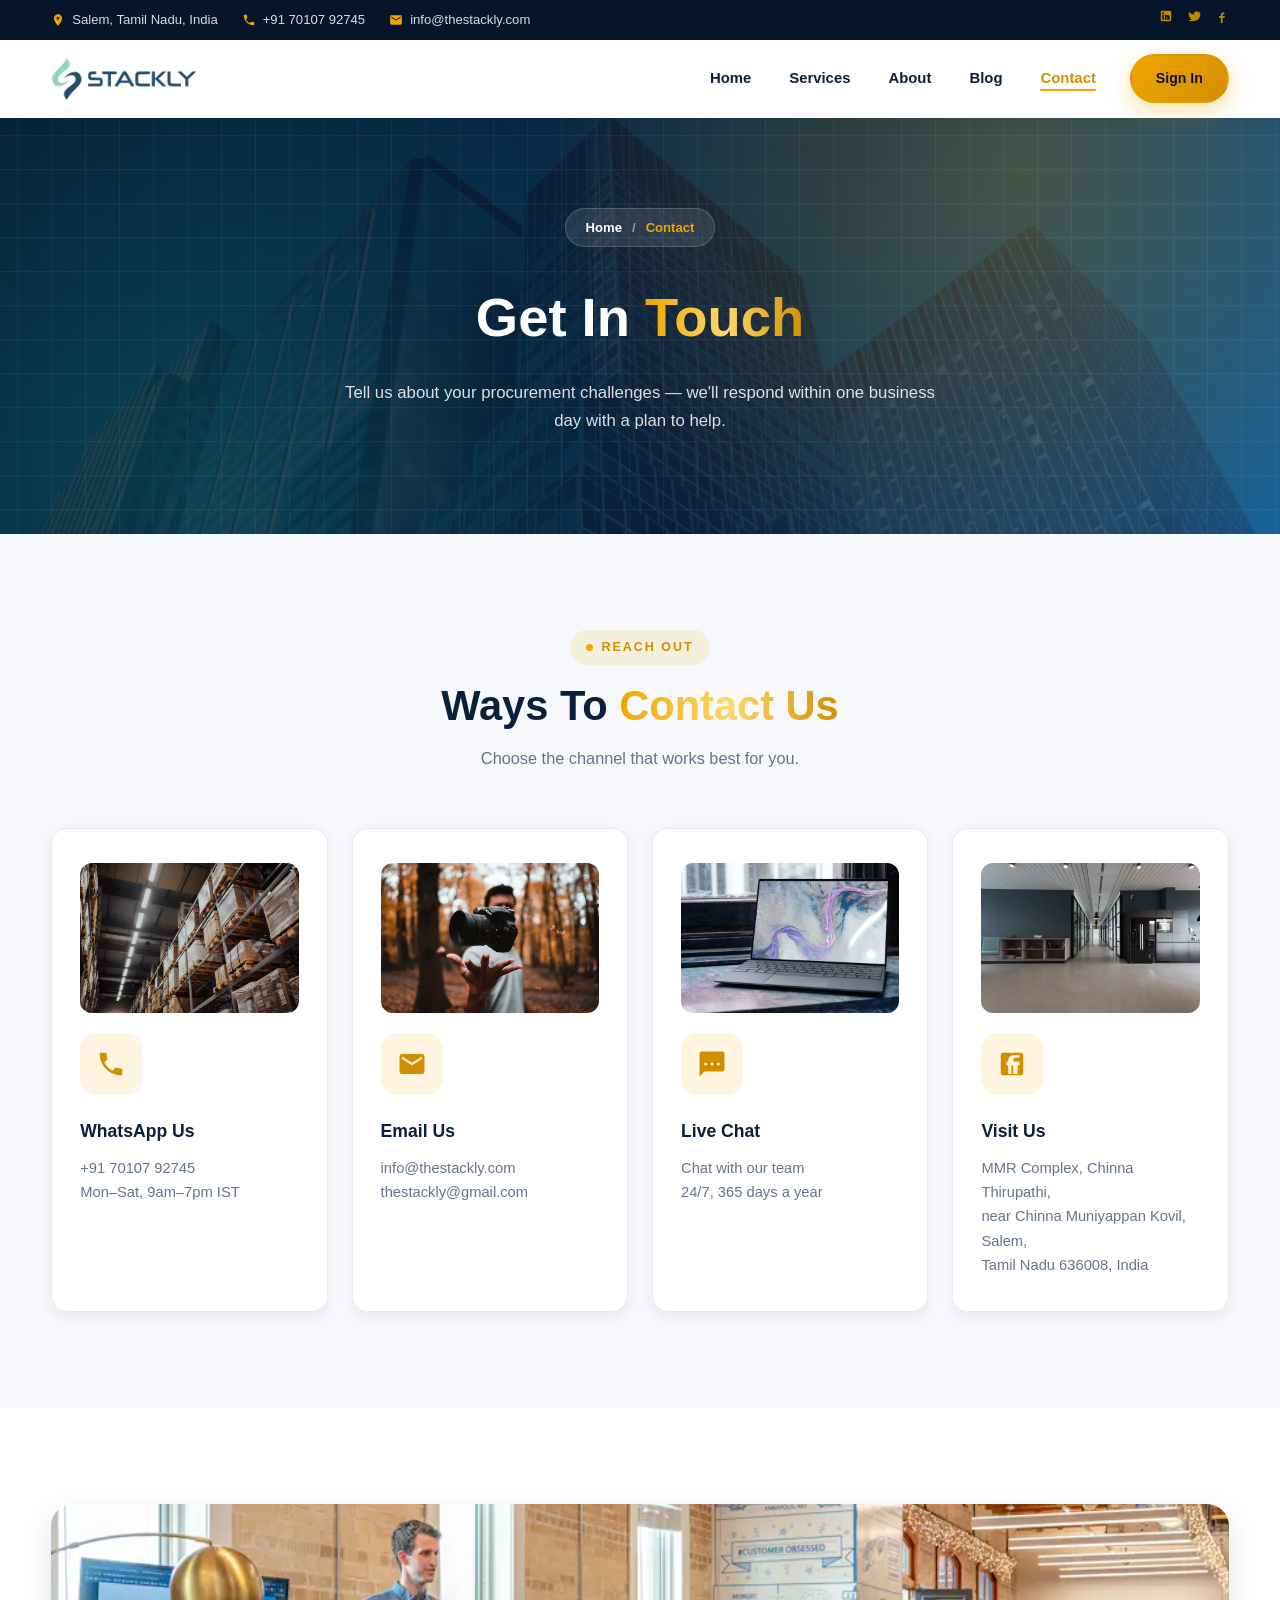
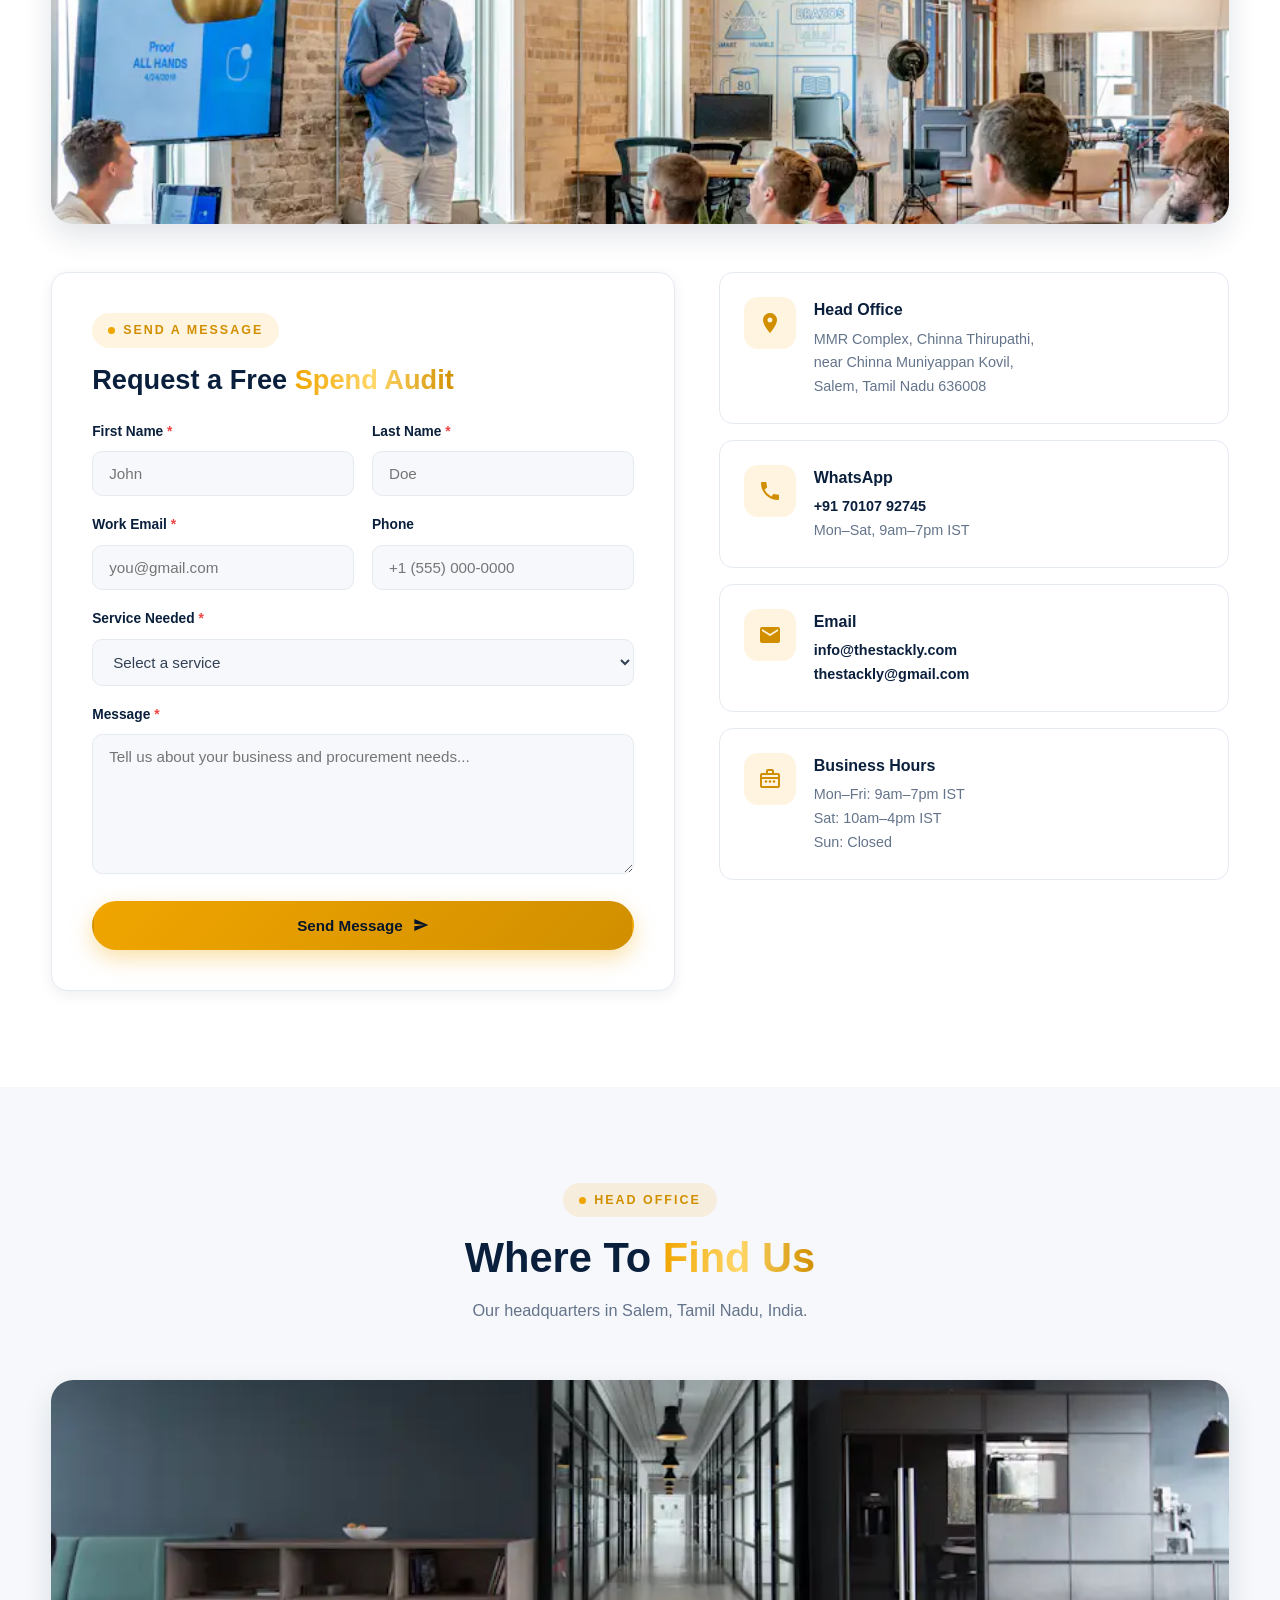
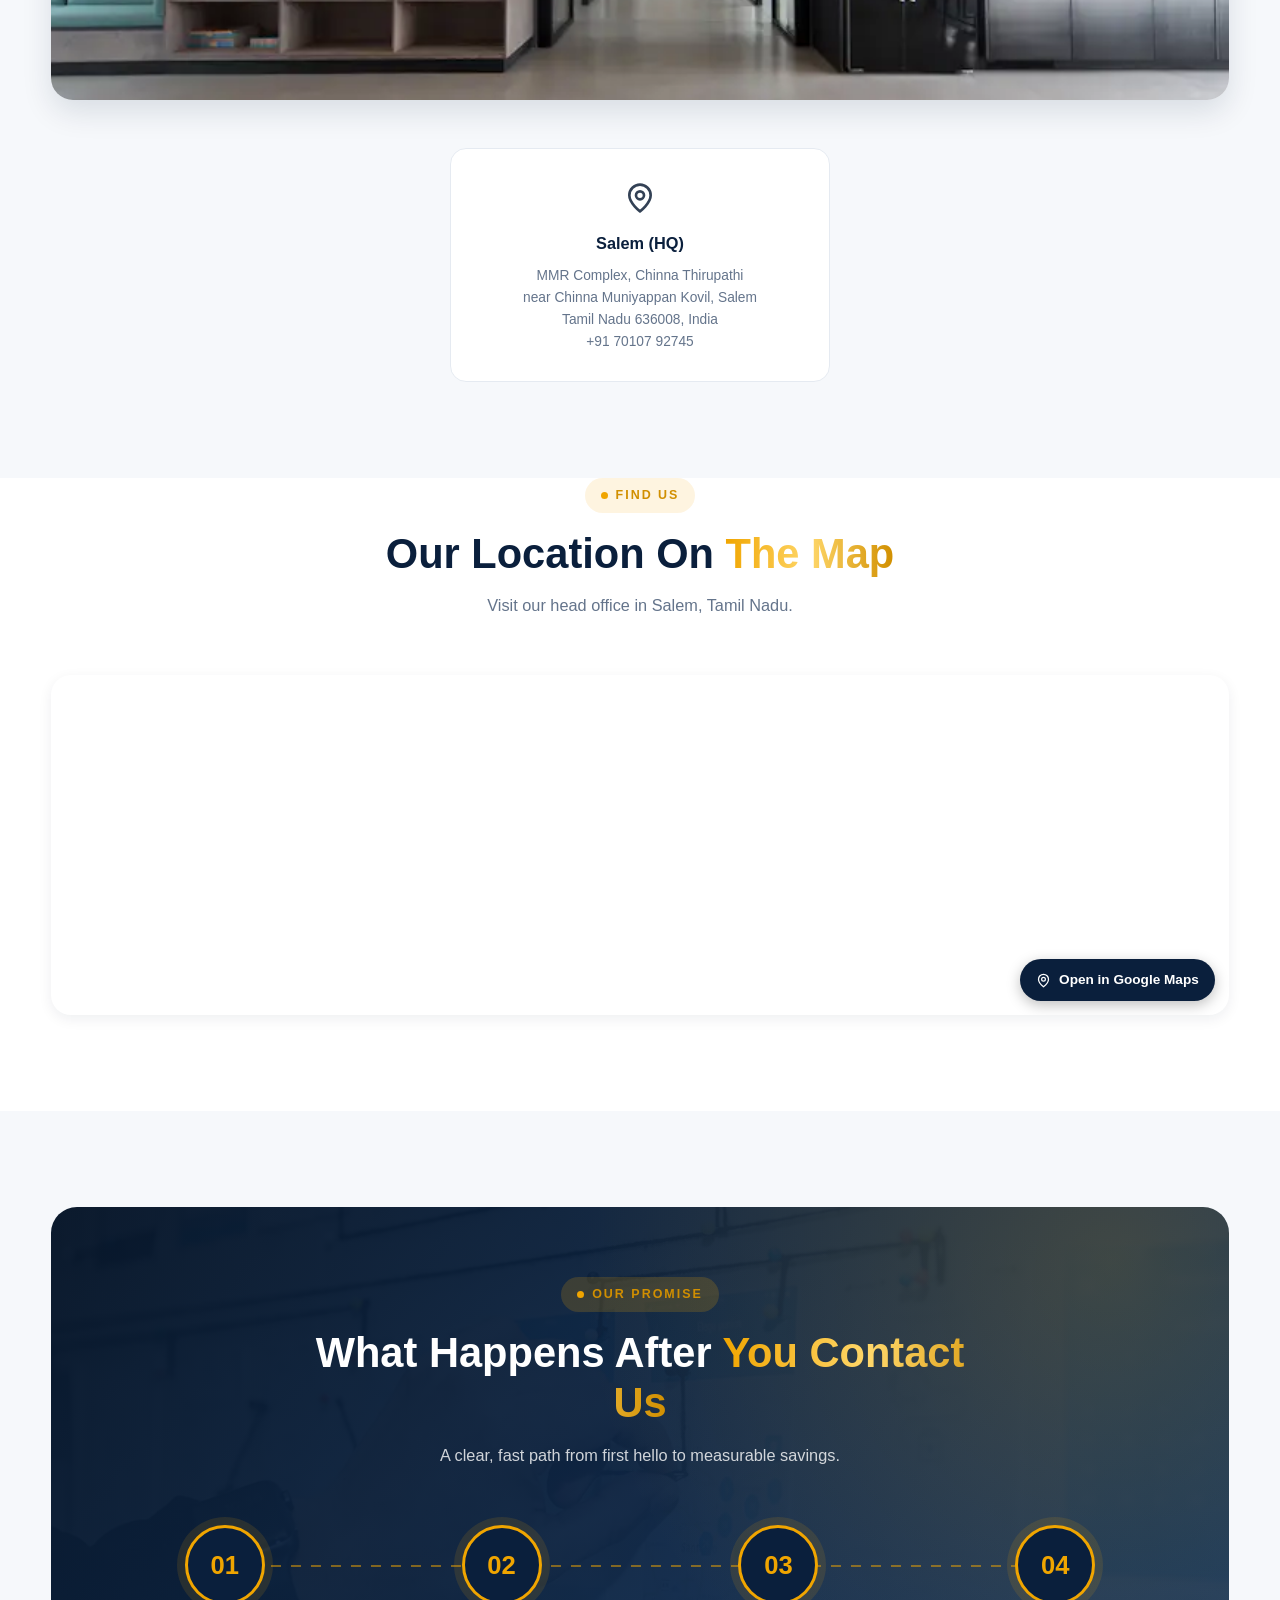
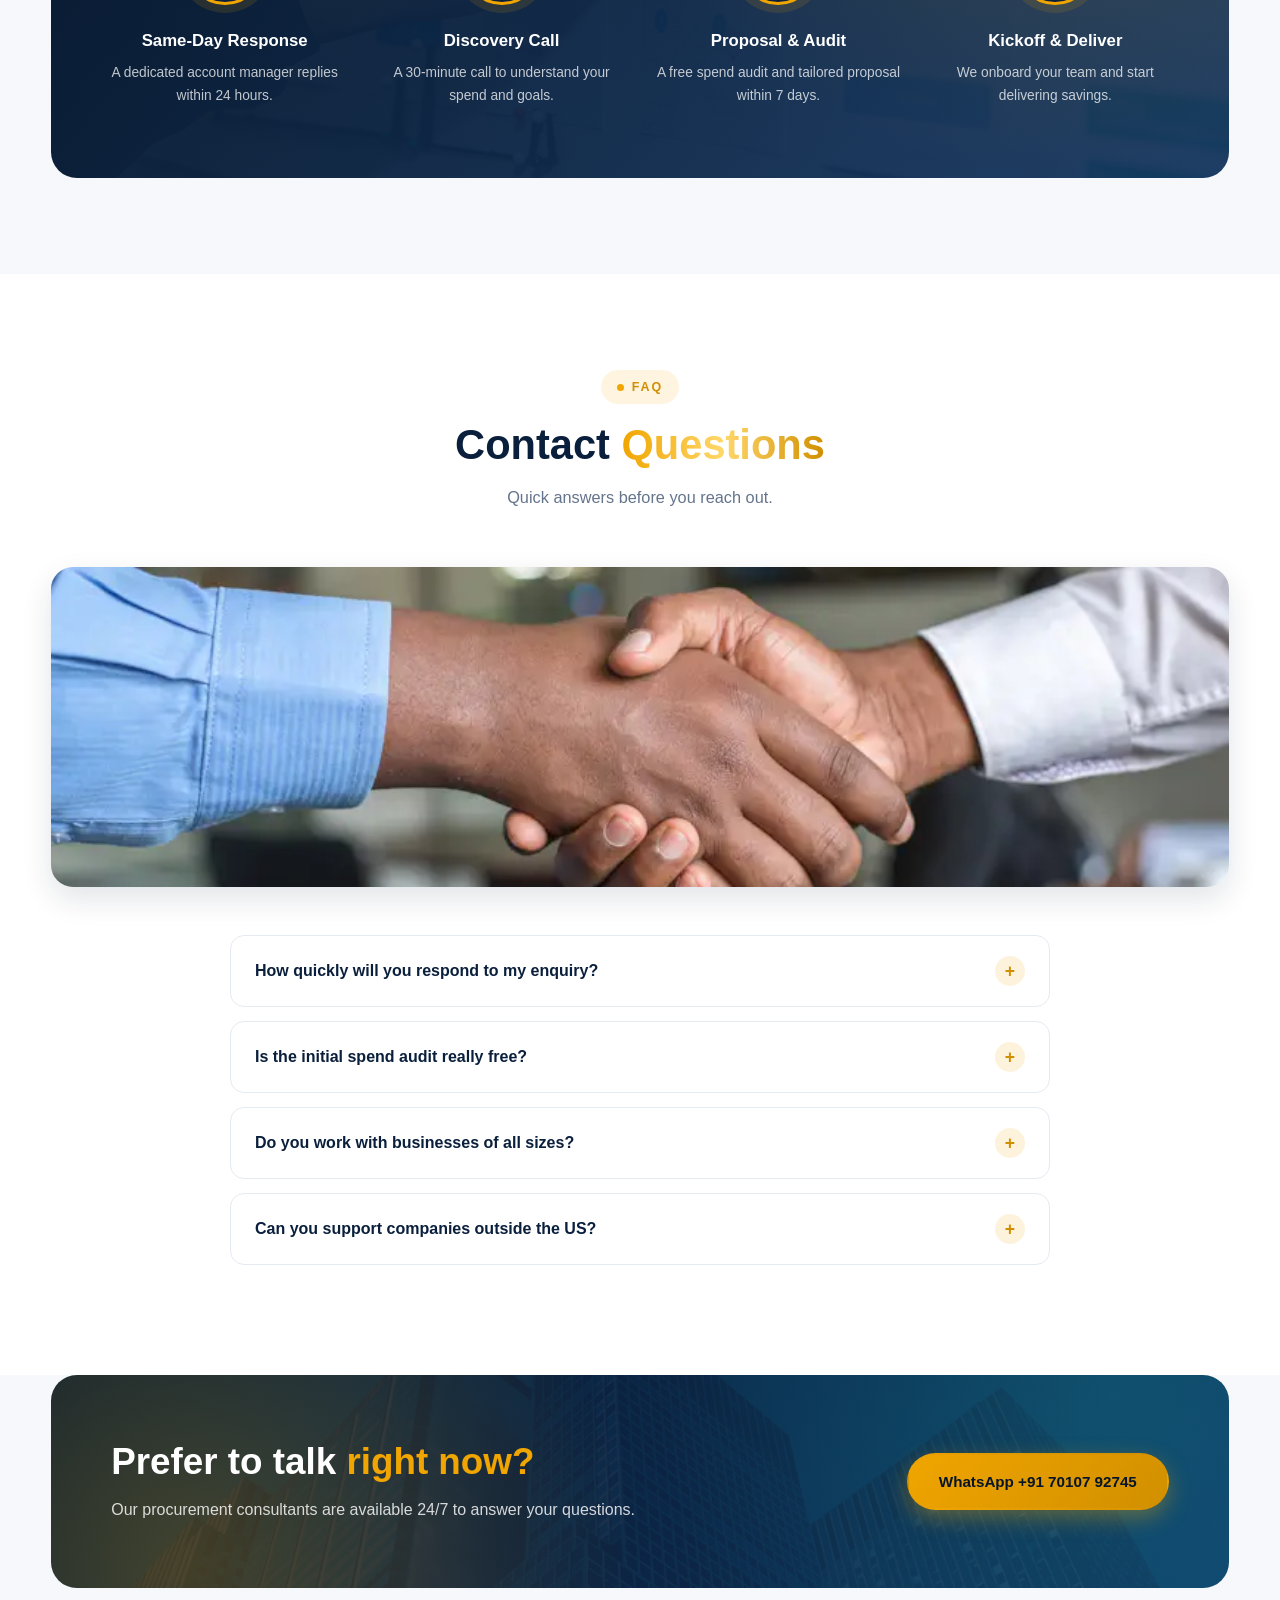
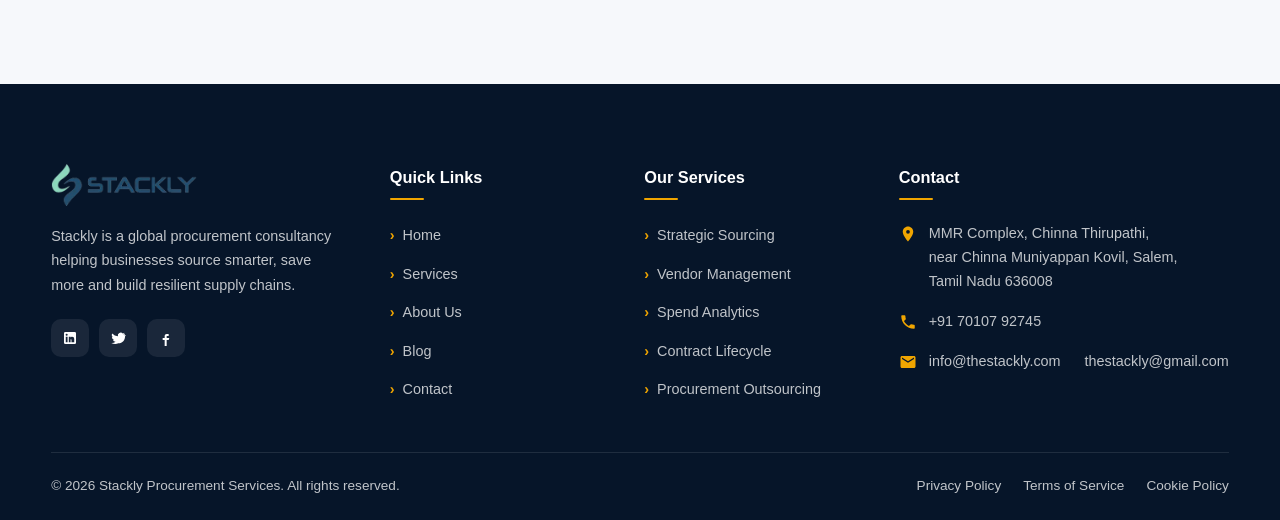
==== commit 20970fb3: "Add files via upload" ====
--- a/contact.html
+++ b/contact.html
@@ -226,7 +226,14 @@
         <p class="section-subtitle">Visit our head office in Salem, Tamil Nadu.</p>
       </div>
       <div class="reveal-scale">
-        <iframe class="map-frame" src="https://www.openstreetmap.org/export/embed.html?bbox=78.1493%2C11.6547%2C78.1893%2C11.6947&amp;layer=mapnik&amp;marker=11.6747%2C78.1693" title="Stackly Head Office Map - MMR Complex, Chinna Thirupathi, Salem, Tamil Nadu 636008" loading="lazy"></iframe>
+        <div class="map-wrap">
+          <iframe class="map-frame" src="https://www.openstreetmap.org/export/embed.html?bbox=78.1493%2C11.6547%2C78.1893%2C11.6947&amp;layer=mapnik&amp;marker=11.6747%2C78.1693" title="Stackly Head Office Map - MMR Complex, Chinna Thirupathi, Salem, Tamil Nadu 636008" loading="lazy"></iframe>
+          <a class="map-overlay" href="https://www.google.com/maps/search/?api=1&amp;query=MMR+Complex%2C+Chinna+Thirupathi%2C+near+Chinna+Muniyappan+Kovil%2C+Salem%2C+Tamil+Nadu+636008" target="_blank" rel="noopener" aria-label="Open Stackly's location on Google Maps"></a>
+          <a class="map-link-badge" href="https://www.google.com/maps/search/?api=1&amp;query=MMR+Complex%2C+Chinna+Thirupathi%2C+near+Chinna+Muniyappan+Kovil%2C+Salem%2C+Tamil+Nadu+636008" target="_blank" rel="noopener">
+            <svg width="15" height="15" viewBox="0 0 24 24" fill="none" stroke="currentColor" stroke-width="2" stroke-linecap="round" stroke-linejoin="round" aria-hidden="true"><path d="M20 10c0 6-8 12-8 12s-8-6-8-12a8 8 0 0 1 16 0z"/><circle cx="12" cy="10" r="3"/></svg>
+            Open in Google Maps
+          </a>
+        </div>
       </div>
     </div>
   </section>
--- a/css/style.css
+++ b/css/style.css
@@ -2023,12 +2023,50 @@
   color: var(--gold-dark);
 }
 
+.map-wrap {
+  position: relative;
+  border-radius: 20px;
+  overflow: hidden;
+  box-shadow: var(--shadow-sm);
+}
+
 .map-frame {
   width: 100%;
   height: 340px;
   border: 0;
-  border-radius: 20px;
-  box-shadow: var(--shadow-sm);
+  display: block;
+}
+
+.map-overlay {
+  position: absolute;
+  inset: 0;
+  z-index: 2;
+  cursor: pointer;
+}
+
+.map-link-badge {
+  position: absolute;
+  right: 14px;
+  bottom: 14px;
+  z-index: 3;
+  display: inline-flex;
+  align-items: center;
+  gap: 8px;
+  padding: 10px 16px;
+  background: var(--navy);
+  color: #fff;
+  border-radius: 40px;
+  font-size: 0.85rem;
+  font-weight: 600;
+  text-decoration: none;
+  box-shadow: 0 4px 14px rgba(0, 0, 0, 0.25);
+  transition: background 0.3s ease, transform 0.3s ease;
+}
+
+.map-link-badge:hover {
+  background: var(--gold);
+  color: #fff;
+  transform: translateY(-2px);
 }
 
 /* --- Branches ------------------------------------------------------------ */
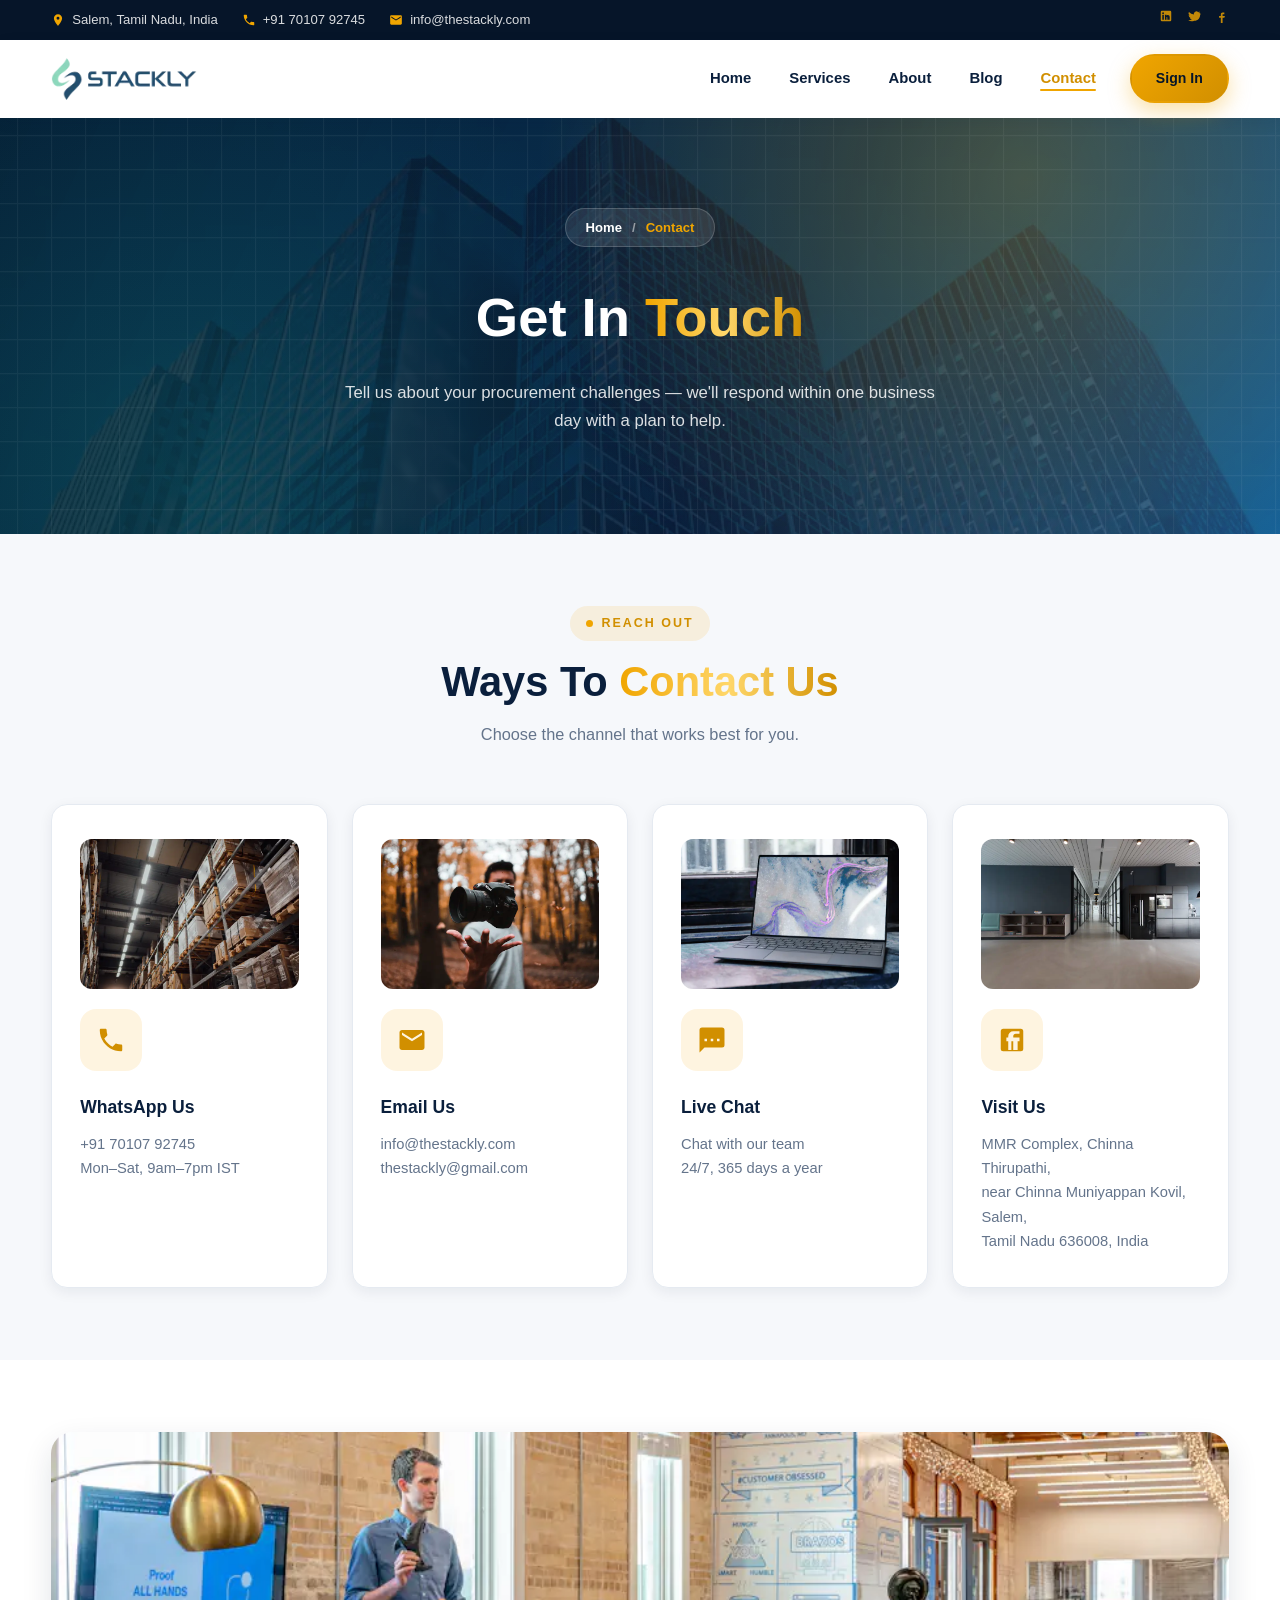
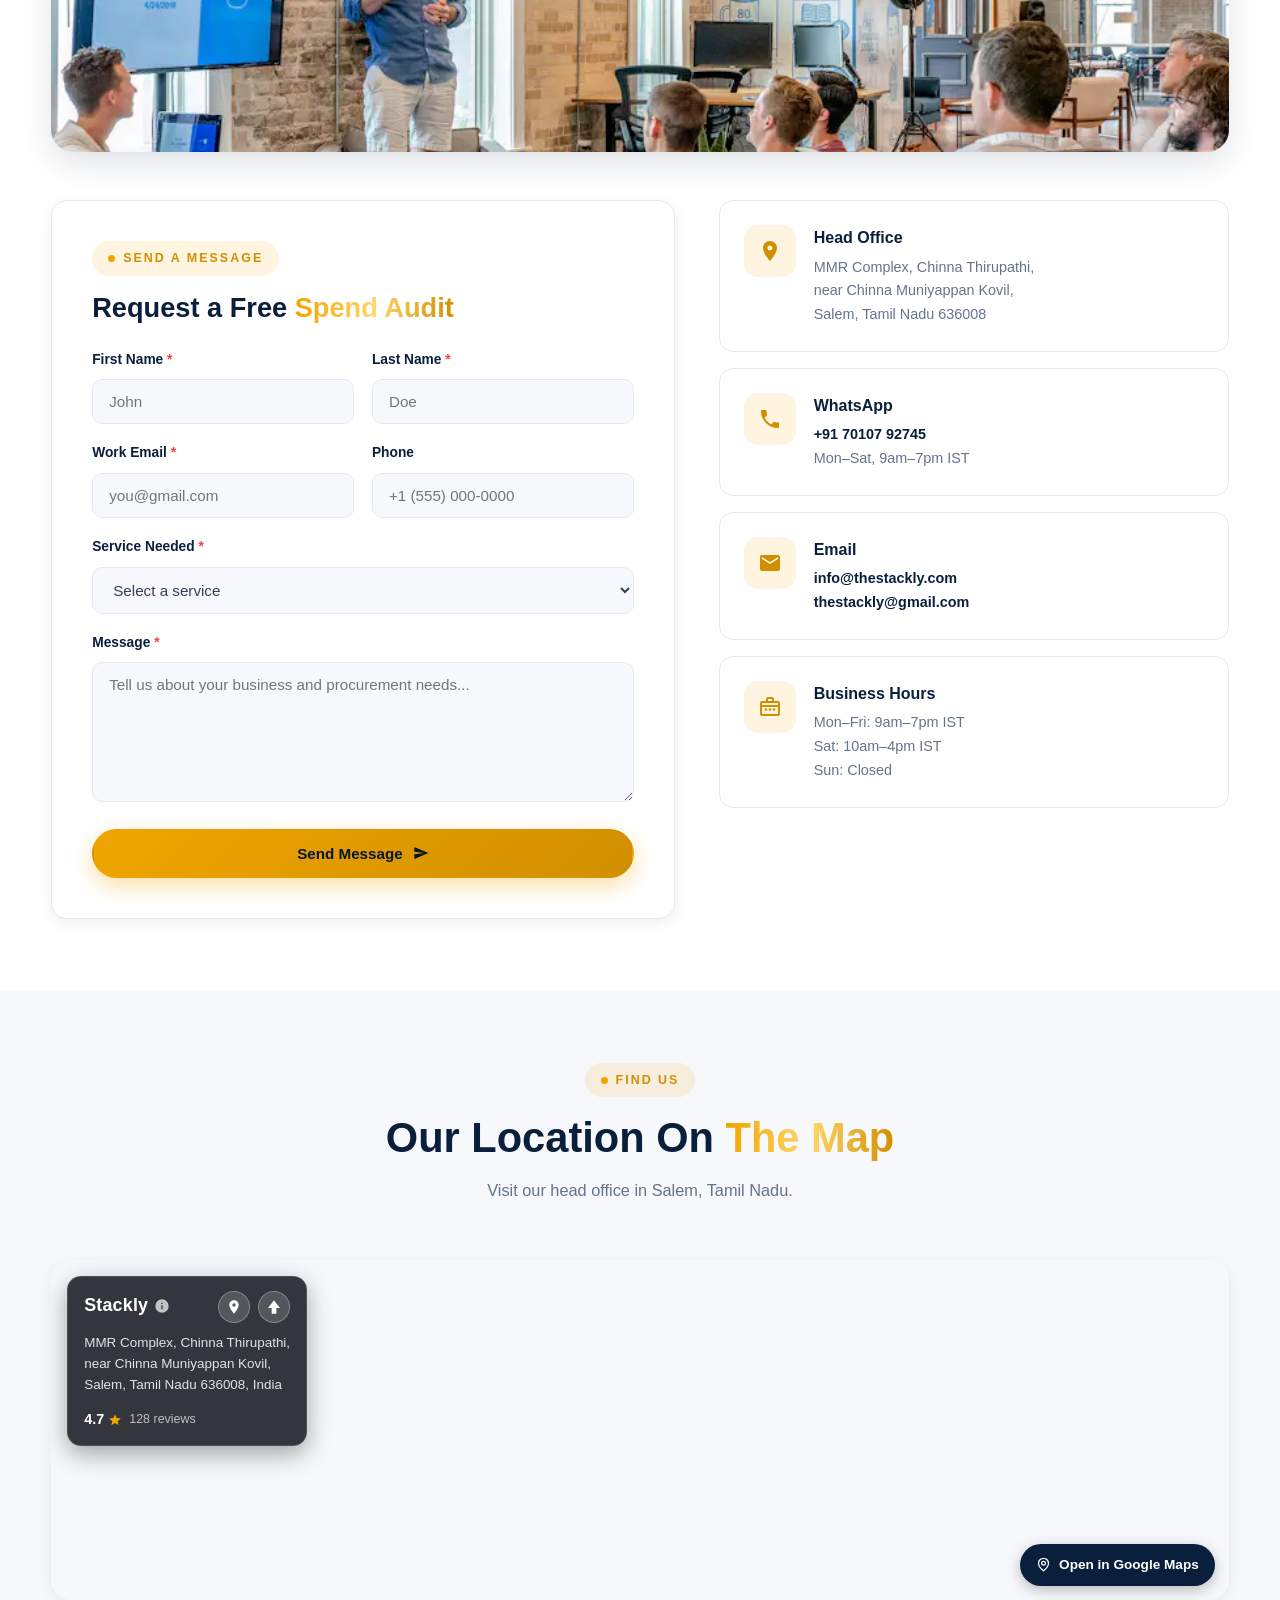
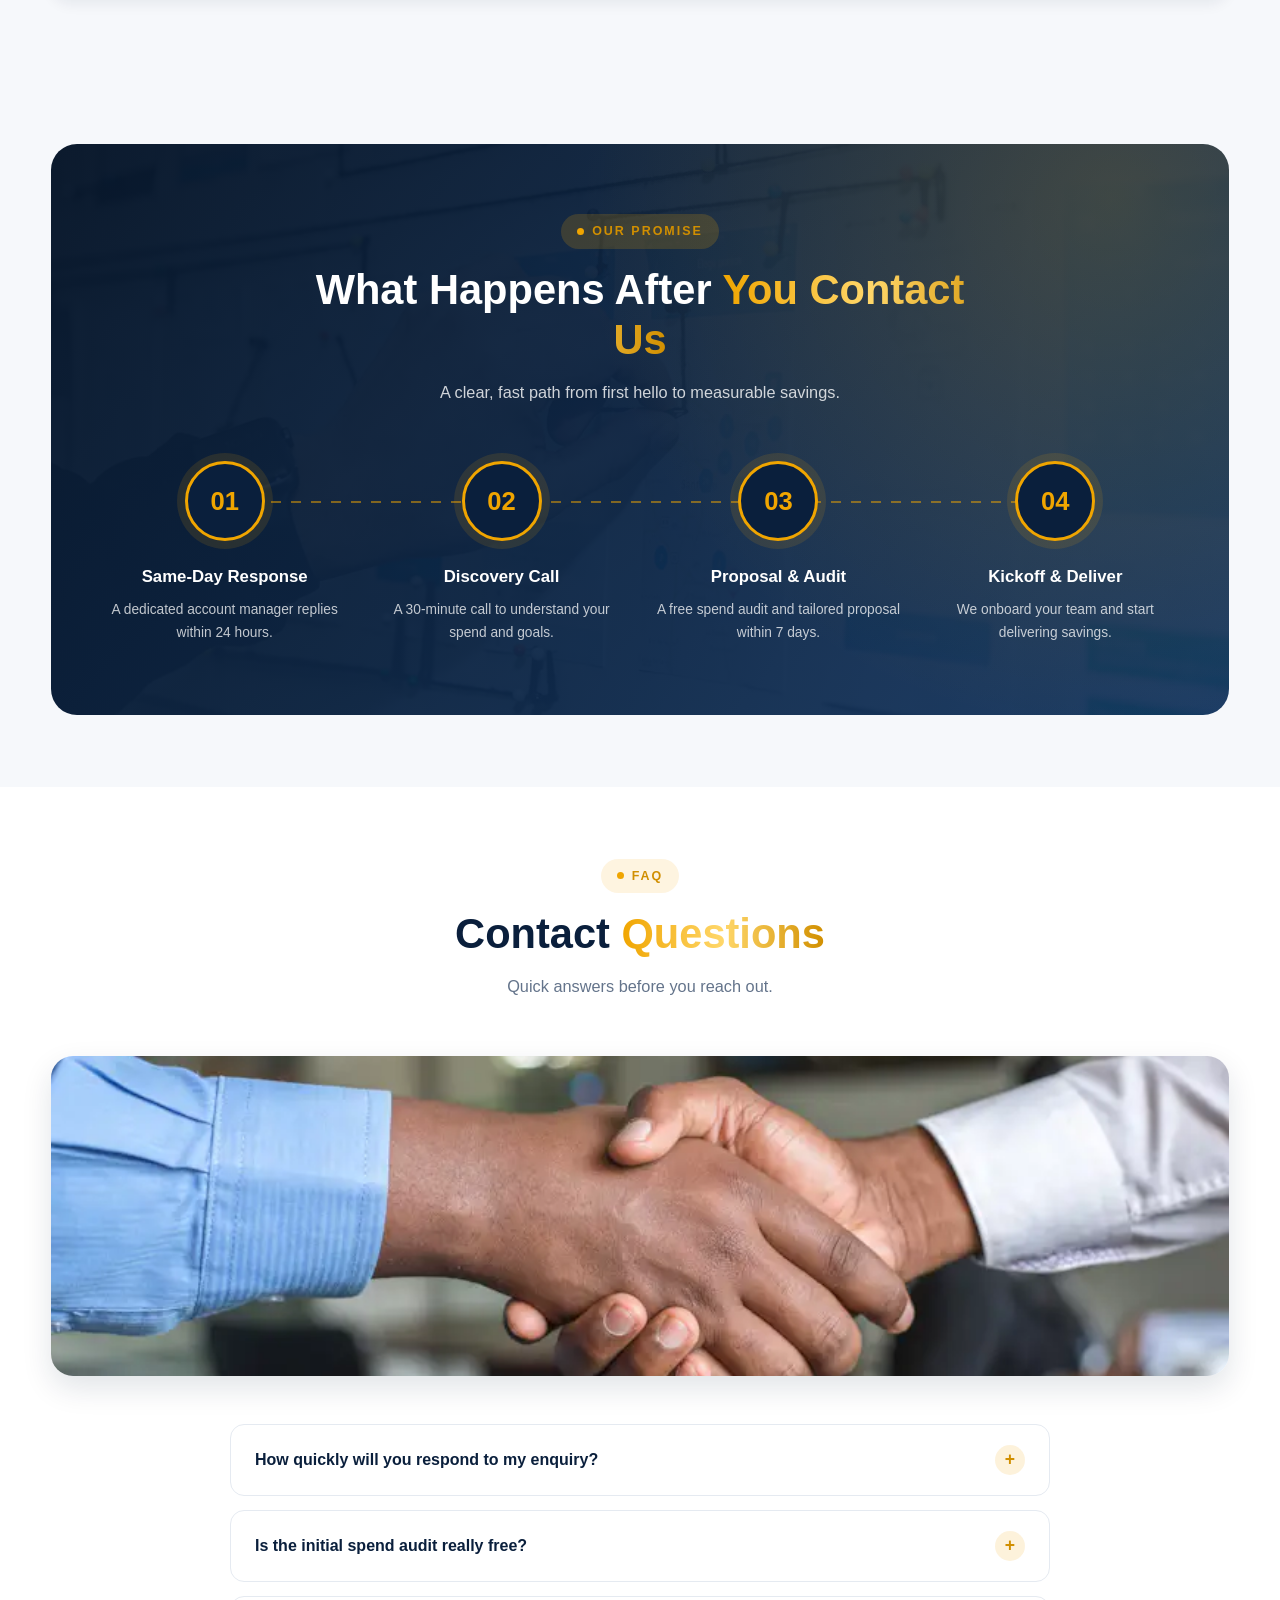
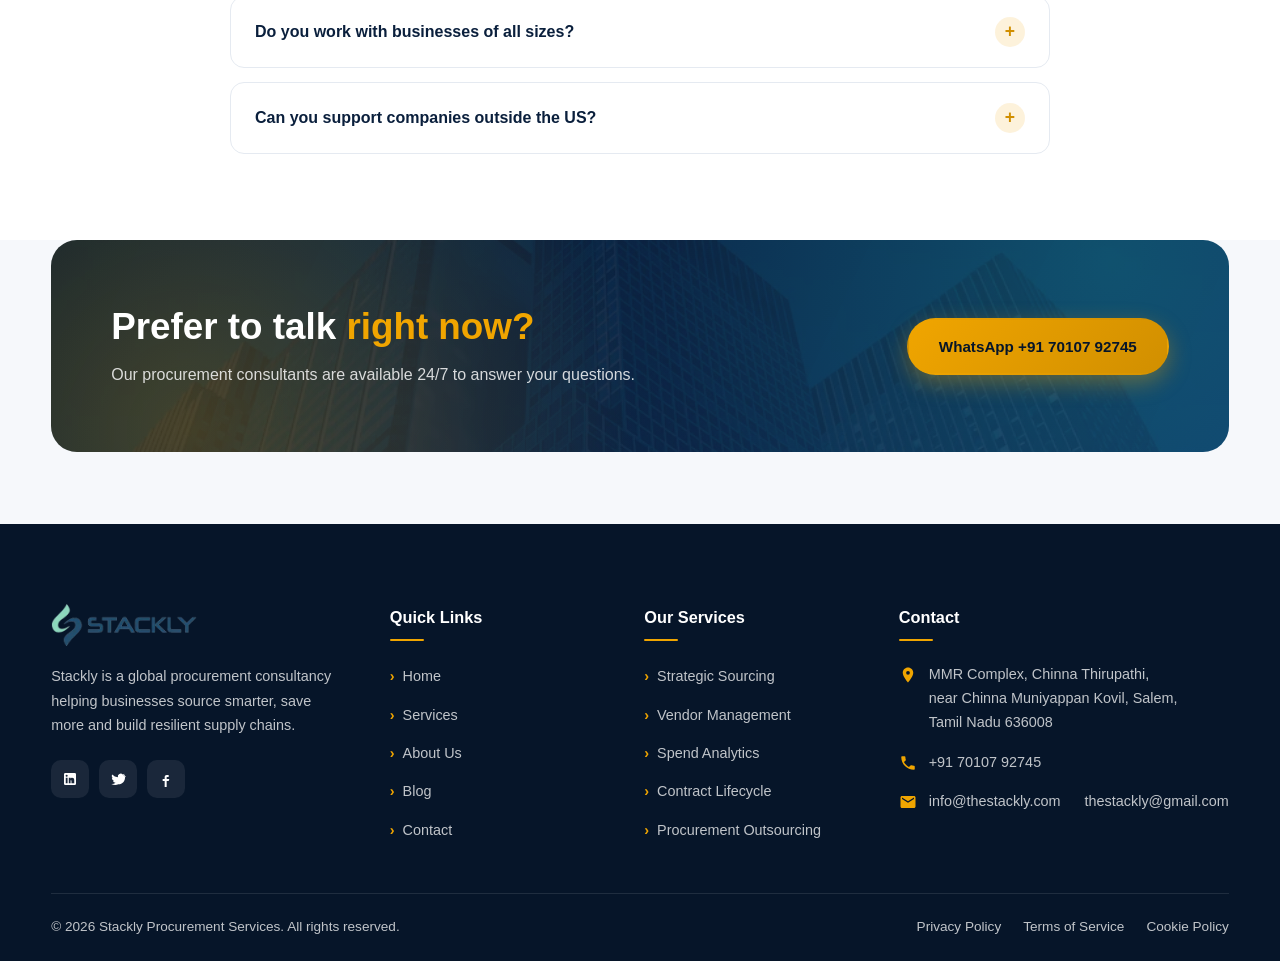
==== commit 23e99d62: "Add files via upload" ====
--- a/contact.html
+++ b/contact.html
@@ -196,29 +196,8 @@
     </div>
   </section>
 
-  <!-- ===== 4. GLOBAL OFFICES ===== -->
+  <!-- ===== 5. MAP ===== -->
   <section>
-    <div class="container">
-      <div class="section-header center reveal">
-        <span class="section-tag">Head Office</span>
-        <h2 class="section-title">Where To <span class="accent">Find Us</span></h2>
-        <p class="section-subtitle">Our headquarters in Salem, Tamil Nadu, India.</p>
-      </div>
-      <div class="section-banner reveal-scale">
-        <img src="assets/contact-banner.webp" alt="Stackly head office">
-      </div>
-      <div class="branches-grid single" data-stagger>
-        <div class="branch-card reveal">
-          <span class="em"><svg viewBox="0 0 24 24" fill="none" stroke="currentColor" stroke-width="2" stroke-linecap="round" stroke-linejoin="round" aria-hidden="true"><path d="M20 10c0 6-8 12-8 12s-8-6-8-12a8 8 0 0 1 16 0z"/><circle cx="12" cy="10" r="3"/></svg></span>
-          <h4>Salem (HQ)</h4>
-          <p>MMR Complex, Chinna Thirupathi<br>near Chinna Muniyappan Kovil, Salem<br>Tamil Nadu 636008, India<br><a href="404.html">+91 70107 92745</a></p>
-        </div>
-      </div>
-    </div>
-  </section>
-
-  <!-- ===== 5. MAP ===== -->
-  <section class="section-alt" style="padding-top:0;">
     <div class="container">
       <div class="section-header center reveal">
         <span class="section-tag">Find Us</span>
@@ -233,6 +212,29 @@
             <svg width="15" height="15" viewBox="0 0 24 24" fill="none" stroke="currentColor" stroke-width="2" stroke-linecap="round" stroke-linejoin="round" aria-hidden="true"><path d="M20 10c0 6-8 12-8 12s-8-6-8-12a8 8 0 0 1 16 0z"/><circle cx="12" cy="10" r="3"/></svg>
             Open in Google Maps
           </a>
+          <div class="map-location-card">
+            <div class="map-loc-head">
+              <div class="map-loc-name">
+                Stackly
+                <span class="map-loc-info" role="img" aria-label="Business information" title="Stackly Procurement Services">
+                  <svg viewBox="0 0 24 24" fill="currentColor" aria-hidden="true"><path d="M12 2a10 10 0 1 0 0 20 10 10 0 0 0 0-20zm1 15h-2v-6h2v6zm0-8h-2V7h2v2z"/></svg>
+                </span>
+              </div>
+              <div class="map-loc-actions">
+                <a class="map-loc-btn" href="https://www.google.com/maps/search/?api=1&amp;query=MMR+Complex%2C+Chinna+Thirupathi%2C+near+Chinna+Muniyappan+Kovil%2C+Salem%2C+Tamil+Nadu+636008" target="_blank" rel="noopener" aria-label="Open Stackly's location on Google Maps">
+                  <svg viewBox="0 0 24 24" fill="currentColor" aria-hidden="true"><path d="M12 2C8.13 2 5 5.13 5 9c0 5.25 7 13 7 13s7-7.75 7-13c0-3.87-3.13-7-7-7zm0 9.5A2.5 2.5 0 1 1 12 6.5a2.5 2.5 0 0 1 0 5z"/></svg>
+                </a>
+                <a class="map-loc-btn" href="https://www.google.com/maps/dir/?api=1&amp;destination=MMR+Complex%2C+Chinna+Thirupathi%2C+near+Chinna+Muniyappan+Kovil%2C+Salem%2C+Tamil+Nadu+636008" target="_blank" rel="noopener" aria-label="Get directions to Stackly on Google Maps">
+                  <svg viewBox="0 0 24 24" fill="currentColor" aria-hidden="true"><path d="M12 2 3 13.5h5.5V22h7v-8.5H21L12 2z"/></svg>
+                </a>
+              </div>
+            </div>
+            <p class="map-loc-address">MMR Complex, Chinna Thirupathi,<br>near Chinna Muniyappan Kovil,<br>Salem, Tamil Nadu 636008, India</p>
+            <div class="map-loc-rating">
+              <span class="map-loc-stars">4.7<svg viewBox="0 0 24 24" aria-hidden="true"><path d="M12 17.27 18.18 21l-1.64-7.03L22 9.24l-7.19-.61L12 2 9.19 8.63 2 9.24l5.46 4.73L5.82 21z"/></svg></span>
+              <span class="map-loc-reviews">128 reviews</span>
+            </div>
+          </div>
         </div>
       </div>
     </div>
--- a/css/style.css
+++ b/css/style.css
@@ -70,7 +70,7 @@
 }
 
 section {
-  padding: 96px 0;
+  padding: 72px 0;
   position: relative;
 }
 
@@ -1450,7 +1450,7 @@
 
 /* --- Pre-footer (non-section CTA/newsletter wrapper) --------------------- */
 .pre-footer {
-  padding: 0 0 96px;
+  padding: 0 0 72px;
 }
 
 /* --- CTA banner ---------------------------------------------------------- */
@@ -2069,6 +2069,118 @@
   transform: translateY(-2px);
 }
 
+/* --- Map location info card --------------------------------------------- */
+.map-location-card {
+  position: absolute;
+  top: 16px;
+  left: 16px;
+  z-index: 4;
+  max-width: 300px;
+  background: rgba(8, 12, 18, 0.82);
+  border: 1px solid rgba(255, 255, 255, 0.14);
+  border-radius: 14px;
+  padding: 14px 16px;
+  color: #fff;
+  text-align: left;
+  box-shadow: 0 8px 24px rgba(0, 0, 0, 0.35);
+  backdrop-filter: blur(6px);
+  -webkit-backdrop-filter: blur(6px);
+}
+
+.map-loc-head {
+  display: flex;
+  align-items: flex-start;
+  justify-content: space-between;
+  gap: 12px;
+}
+
+.map-loc-name {
+  display: flex;
+  align-items: center;
+  gap: 6px;
+  font-size: 1.12rem;
+  font-weight: 700;
+  letter-spacing: 0.01em;
+}
+
+.map-loc-info {
+  display: inline-flex;
+  width: 16px;
+  height: 16px;
+  color: rgba(255, 255, 255, 0.7);
+  cursor: help;
+  flex-shrink: 0;
+}
+
+.map-loc-info svg {
+  width: 100%;
+  height: 100%;
+}
+
+.map-loc-actions {
+  display: flex;
+  gap: 8px;
+  flex-shrink: 0;
+}
+
+.map-loc-btn {
+  display: inline-flex;
+  align-items: center;
+  justify-content: center;
+  width: 32px;
+  height: 32px;
+  border-radius: 50%;
+  background: rgba(255, 255, 255, 0.16);
+  border: 1px solid rgba(255, 255, 255, 0.28);
+  color: #fff;
+  text-decoration: none;
+  transition: background 0.3s ease, border-color 0.3s ease, transform 0.3s ease;
+}
+
+.map-loc-btn svg {
+  width: 16px;
+  height: 16px;
+}
+
+.map-loc-btn:hover {
+  background: var(--gold);
+  border-color: var(--gold);
+  transform: translateY(-2px);
+}
+
+.map-loc-address {
+  margin: 10px 0 0;
+  font-size: 0.84rem;
+  line-height: 1.55;
+  color: rgba(255, 255, 255, 0.86);
+}
+
+.map-loc-rating {
+  display: flex;
+  align-items: center;
+  gap: 7px;
+  margin-top: 12px;
+}
+
+.map-loc-stars {
+  display: inline-flex;
+  align-items: center;
+  gap: 4px;
+  font-size: 0.9rem;
+  font-weight: 700;
+}
+
+.map-loc-stars svg {
+  width: 14px;
+  height: 14px;
+  fill: var(--gold);
+}
+
+.map-loc-reviews {
+  font-size: 0.78rem;
+  color: rgba(255, 255, 255, 0.68);
+}
+
 /* --- Branches ------------------------------------------------------------ */
 .branches-grid {
   display: grid;
@@ -3084,7 +3196,7 @@
   }
 
   section {
-    padding: 84px 0;
+    padding: 64px 0;
   }
 
   /* ---- Mobile nav (full-screen hamburger overlay) ---- */
@@ -3164,7 +3276,7 @@
 
 @media (max-width: 768px) {
   section {
-    padding: 64px 0;
+    padding: 48px 0;
   }
 
   .topbar-info .hide-sm {
@@ -3279,7 +3391,7 @@
   }
 
   .pre-footer {
-    padding-bottom: 64px;
+    padding-bottom: 48px;
   }
 
   .footer {
@@ -3293,11 +3405,61 @@
 
 @media (max-width: 520px) {
   section {
-    padding: 56px 0;
+    padding: 40px 0;
   }
 
   .section-banner {
     height: 170px;
+  }
+
+  .map-location-card {
+    top: 10px;
+    left: 10px;
+    max-width: 220px;
+    padding: 10px 12px;
+    border-radius: 10px;
+  }
+
+  .map-loc-name {
+    font-size: 0.92rem;
+    gap: 5px;
+  }
+
+  .map-loc-info {
+    width: 13px;
+    height: 13px;
+  }
+
+  .map-loc-actions {
+    gap: 6px;
+  }
+
+  .map-loc-btn {
+    width: 27px;
+    height: 27px;
+  }
+
+  .map-loc-btn svg {
+    width: 13px;
+    height: 13px;
+  }
+
+  .map-loc-address {
+    font-size: 0.72rem;
+    margin-top: 8px;
+  }
+
+  .map-loc-stars {
+    font-size: 0.8rem;
+  }
+
+  .map-loc-stars svg {
+    width: 12px;
+    height: 12px;
+  }
+
+  .map-loc-reviews {
+    font-size: 0.7rem;
   }
 
   .feature-grid {
@@ -3552,6 +3714,42 @@
 
   .map-frame {
     height: 260px;
+  }
+
+  .map-location-card {
+    top: 12px;
+    left: 12px;
+    max-width: 255px;
+    padding: 12px 14px;
+    border-radius: 12px;
+  }
+
+  .map-loc-name {
+    font-size: 1rem;
+  }
+
+  .map-loc-info {
+    width: 15px;
+    height: 15px;
+  }
+
+  .map-loc-btn {
+    width: 30px;
+    height: 30px;
+  }
+
+  .map-loc-btn svg {
+    width: 15px;
+    height: 15px;
+  }
+
+  .map-loc-address {
+    font-size: 0.78rem;
+    margin-top: 9px;
+  }
+
+  .map-loc-rating {
+    margin-top: 10px;
   }
 
   .nf-search {
@@ -3574,7 +3772,7 @@
   }
 
   .pre-footer {
-    padding-bottom: 56px;
+    padding-bottom: 40px;
   }
 
   .footer-bottom {
@@ -3590,7 +3788,7 @@
 
 @media (max-width: 400px) {
   section {
-    padding: 48px 0;
+    padding: 36px 0;
   }
 
   .topbar {
@@ -3672,7 +3870,7 @@
    ========================================================================== */
 
 .auth-page {
-  padding: 64px 0 96px;
+  padding: 64px 0 72px;
   background:
     linear-gradient(115deg, rgba(6, 21, 41, 0.97) 0%, rgba(10, 31, 60, 0.92) 55%, rgba(20, 80, 138, 0.88)),
     url("../assets/page-hero.webp") center/cover no-repeat;
@@ -4490,7 +4688,7 @@
 
 @media (max-width: 520px) {
   .auth-page {
-    padding: 40px 0 64px;
+    padding: 40px 0 48px;
   }
 
   .auth-side {
